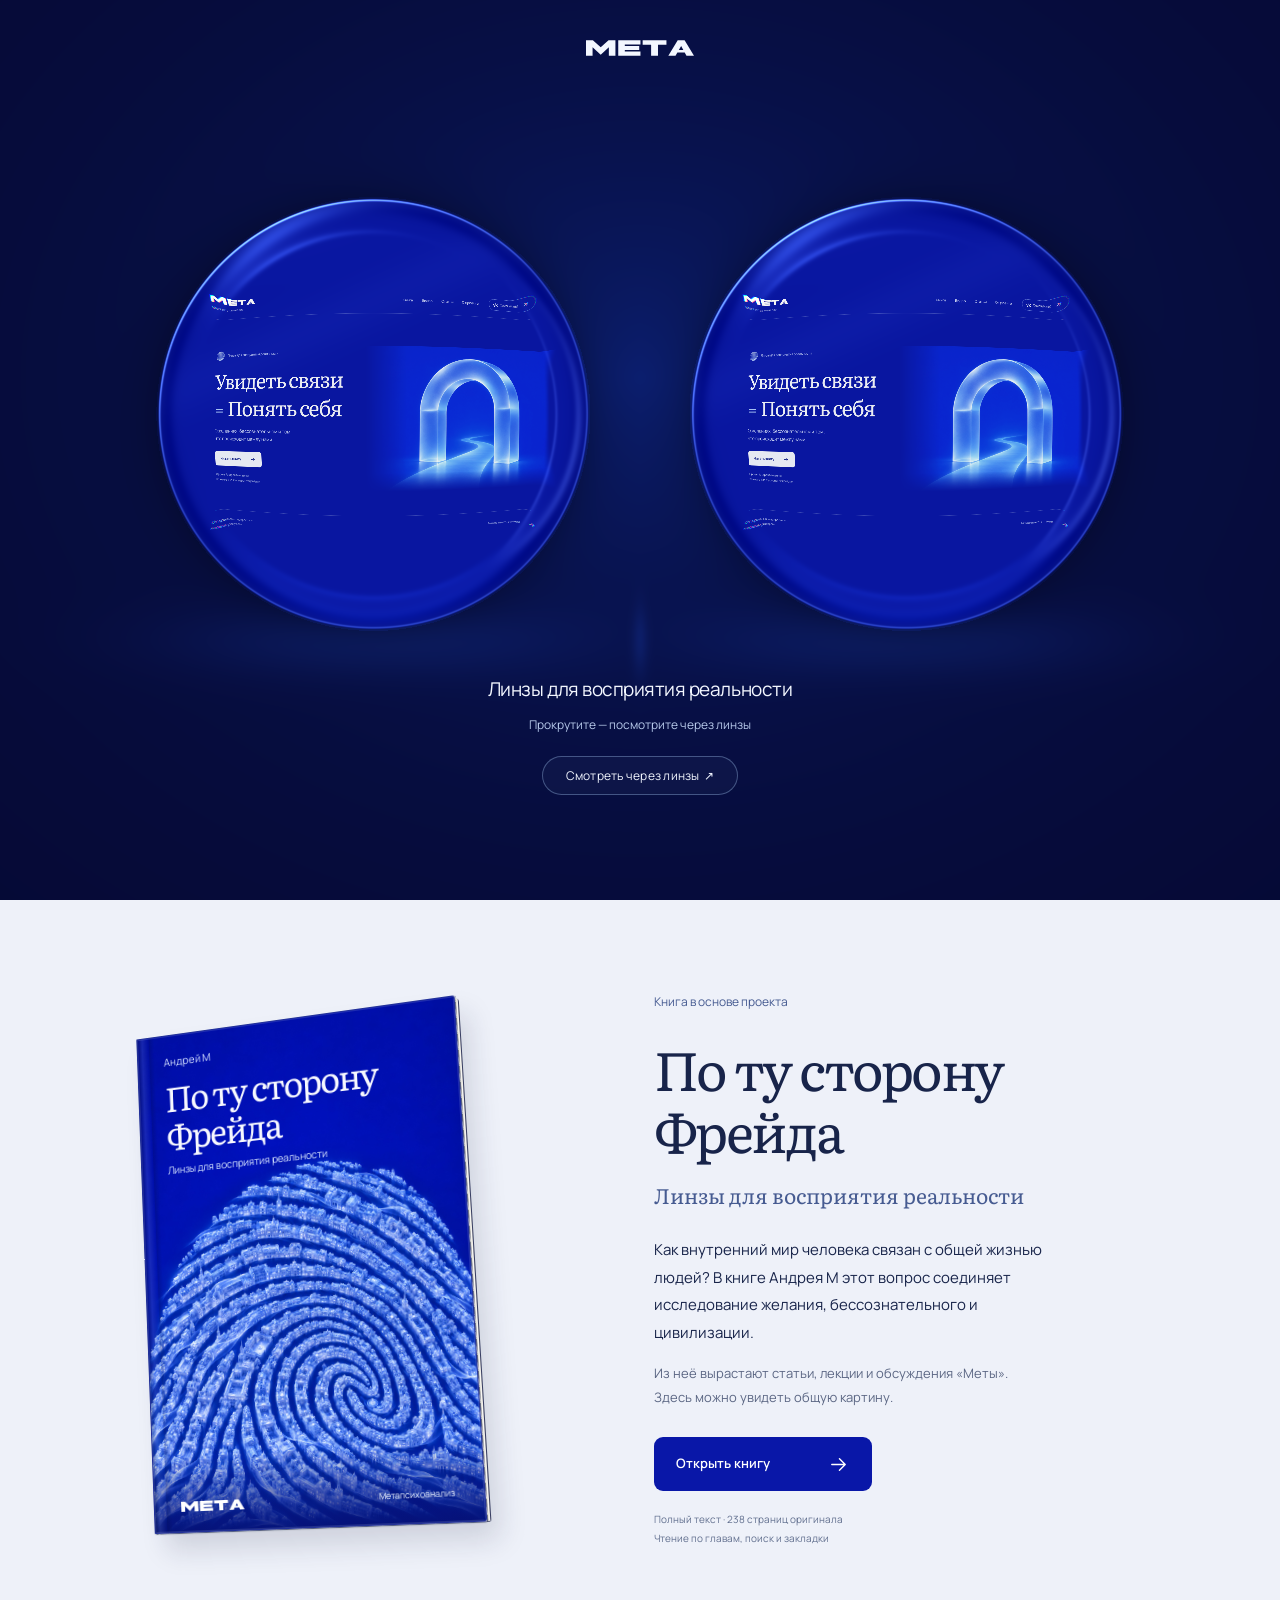
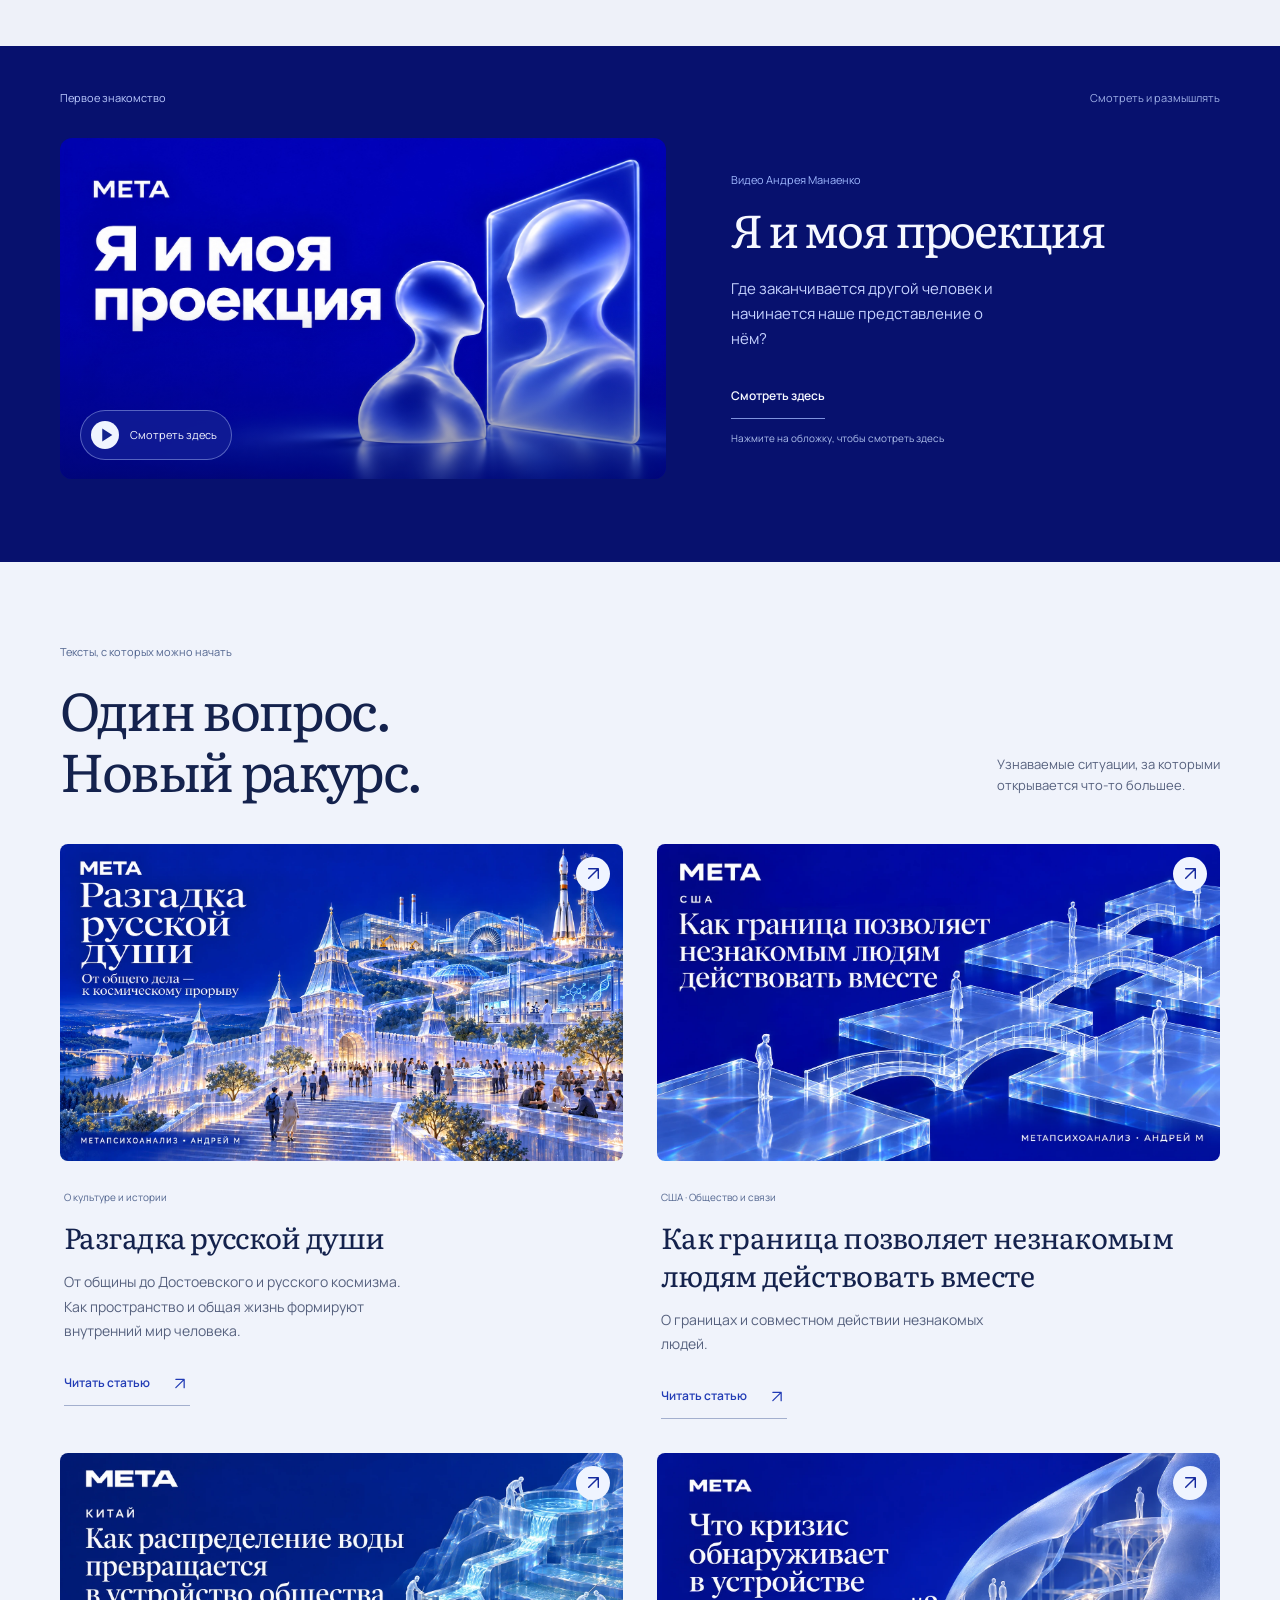
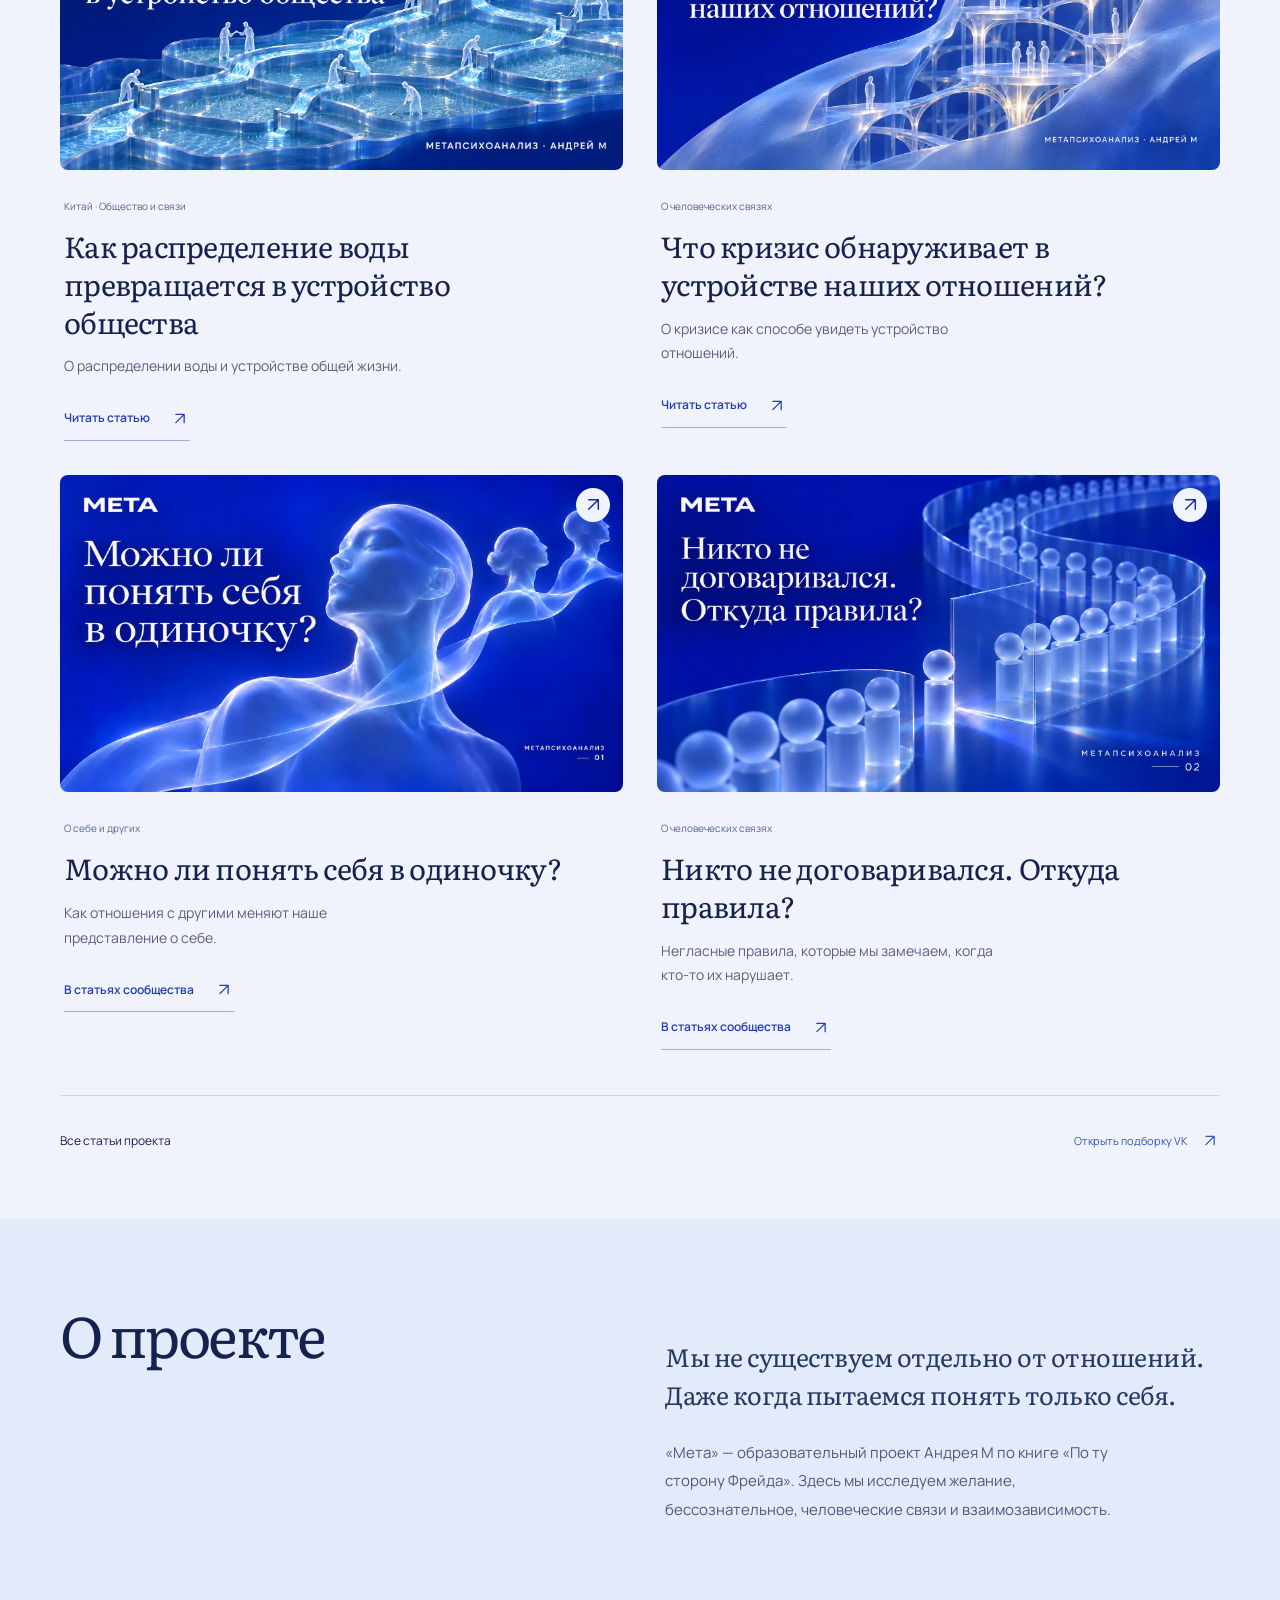
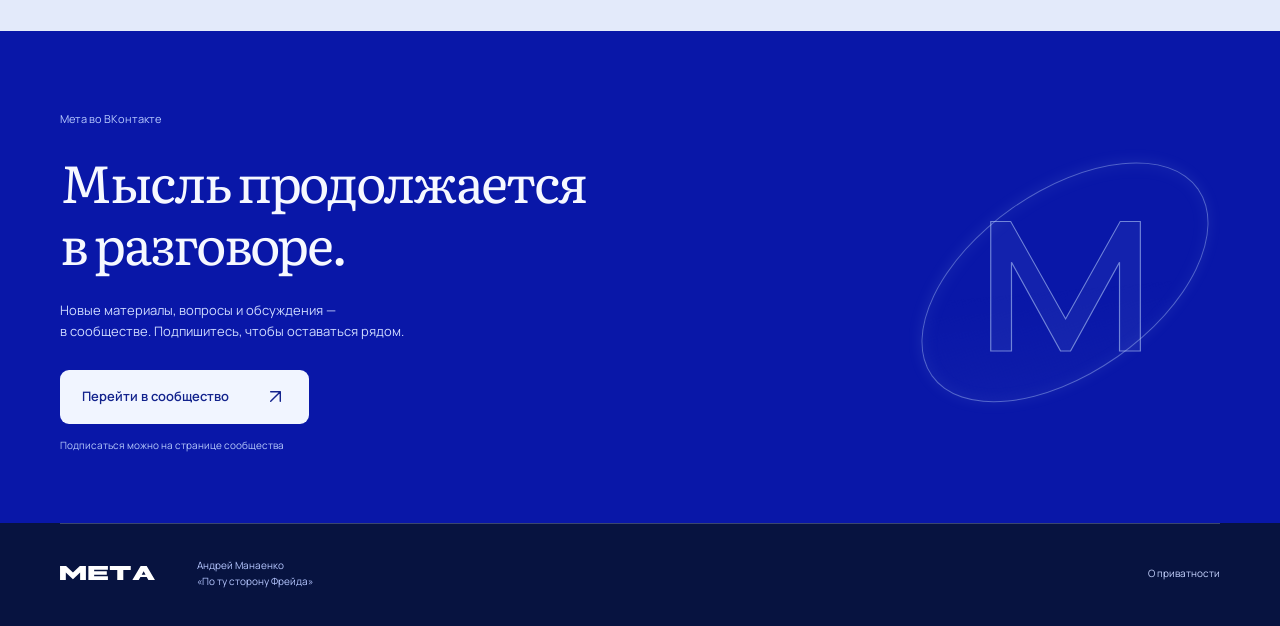
==== index.html @ 8cff5263 "Make entrance lenses circular with continuous liquid-glass refraction" ====
<!doctype html>
<html lang="ru">
  <head>
    <meta charset="UTF-8" />
    <meta name="viewport" content="width=device-width, initial-scale=1, viewport-fit=cover" />
    <meta name="theme-color" content="#0917a8" />
    <meta name="referrer" content="no-referrer" />
    <meta name="description" content="Мета — проект Андрея Манаенко о желании, бессознательном и человеческих связях. Видео, статьи и знакомство с метапсихоанализом." />
    <title>Мета | Начать здесь</title>
    <link rel="icon" type="image/svg+xml" href="./assets/favicon.svg" />
    <link rel="manifest" href="./manifest.webmanifest" />
    <link rel="apple-touch-icon" href="./assets/reader-icon.png" />
    <!-- Available on the first HTML paint, before any font, image or app bundle. -->
    <style id="boot-critical">html[data-boot]{background:#071340;overflow:hidden}html[data-boot=loading] #app,html[data-boot=loading] #reader{visibility:hidden}#boot-screen{display:none}html[data-boot] #boot-screen{display:flex}#boot-screen{z-index:10000;box-sizing:border-box;isolation:isolate;color:#f3f7ff;padding:max(32px,env(safe-area-inset-top)) 24px;touch-action:none;background:radial-gradient(at 50% 42%,#0c2070,#050830);flex-direction:column;justify-content:center;align-items:center;font:14px/1.5 Manrope,Arial,sans-serif;position:fixed;inset:0;overflow:hidden}html[data-boot=handoff]{overflow:auto}html[data-boot=handoff] #boot-screen{pointer-events:none;touch-action:auto;background:0 0}.boot-optics{pointer-events:none;width:100%;height:100%;position:absolute;inset:0}.boot-wordmark{top:max(40px,calc(env(safe-area-inset-top) + 24px));fill:currentColor;width:108px;height:16px;position:absolute}.boot-copy{text-align:center;position:absolute;top:70%;left:20px;right:20px}.boot-caption{letter-spacing:-.025em;margin:0;font-size:clamp(16px,2vw,19px);font-weight:400}.boot-status{color:#b7c9ea;margin:12px 0 0;font-size:12px}.boot-enter{color:#f2f6ff;letter-spacing:.02em;cursor:pointer;background:#a3c8ff0a;border:1px solid #b1d8ff55;border-radius:99px;margin:22px auto 0;padding:10px 23px;font:500 12px Manrope,Arial,sans-serif;transition:background .2s}.boot-enter:hover{background:#a3c8ff26}.boot-skip{top:max(32px,calc(env(safe-area-inset-top) + 16px));right:max(24px,env(safe-area-inset-right));color:#b7c9ea;cursor:pointer;background:0 0;border:0;padding:10px;font:12px Manrope,Arial,sans-serif;position:absolute}.boot-skip:hover{color:#fff}html[data-boot=ready] .boot-skip,html[data-boot=handoff] .boot-skip{display:none}.boot-signal{background:#e5f2ff26;width:64px;height:1px;margin:26px auto 0;position:relative;overflow:hidden}.boot-signal:after{content:"";background:linear-gradient(90deg,#0000,#effaff,#0000);animation:2s ease-in-out infinite optical-signal;position:absolute;inset:0}.boot-recovery{text-align:center;margin-top:25px;display:none;position:relative}.boot-recovery button,.boot-recovery a{color:inherit;font:inherit;cursor:pointer;background:0 0;border:1px solid #abcaff88;border-radius:8px;margin:4px;padding:12px 18px;text-decoration:none;display:inline-block}#boot-screen button:focus-visible,.boot-recovery a:focus-visible{outline-offset:4px;outline:2px solid #fff}html[data-boot=error] .boot-recovery{display:block}html[data-boot=error] .boot-copy{top:30%}html[data-boot=error] .boot-signal,html[data-boot=error] .boot-skip{display:none}@keyframes optical-signal{0%{transform:translate(-100%)}to{transform:translate(100%)}}@media (prefers-reduced-motion:reduce){#boot-screen *{animation:none!important}}</style>
    <script>
      (() => {
        const root = document.documentElement;
        root.dataset.boot = 'loading';
        let released = false;
        const release = () => {
          if (released) return;
          released = true;
          clearTimeout(window.__metaBoot.timer);
          window.dispatchEvent(new Event('meta:boot-release'));
          delete root.dataset.boot;
          document.querySelectorAll('[data-boot-inert]').forEach(el => { el.inert = false; el.removeAttribute('data-boot-inert'); });
          document.getElementById('boot-screen')?.remove();
        };
        window.__metaBoot = { release, timer: setTimeout(() => {
          if (document.getElementById('app')?.childElementCount) { release(); return; }
          root.dataset.boot = 'error';
          const status = document.getElementById('boot-status');
          if (status) status.textContent = 'Не удалось открыть страницу. Проверьте соединение.';
        }, 14000) };
        window.addEventListener('pageshow', event => { if (event.persisted) release(); });
        // The module may still be stalled before DOMContentLoaded when recovery appears.
        document.addEventListener('click', event => {
          if (event.target instanceof Element && event.target.closest('#boot-retry')) location.reload();
        });
      })();
    </script>
    <script type="module" crossorigin src="./assets/index-C1Gbq0_Z.js"></script>
    <link rel="stylesheet" crossorigin href="./assets/index-C7JIn0XQ.css">
  </head>
  <body>
    <div id="boot-screen" aria-label="Загрузка Мета">
      <canvas class="boot-optics" aria-hidden="true"></canvas>
      <svg class="boot-wordmark" viewBox="0 0 334 48" aria-label="Мета" role="img"><path d="M0 48V0h22l25 22L72 0h22v48H73V22L47 45 21 22v26ZM103 0h71v13h-50v5h46v12h-46v5h50v13h-71ZM181 0h76v14h-27v34h-22V14h-27ZM263 48l30-48h22l30 48h-24l-17-30-18 30ZM284 30h40v8h-40Z" transform="scale(.968 1)"/></svg>
      <button id="boot-skip" class="boot-skip" type="button">Пропустить</button>
      <div class="boot-copy">
        <p class="boot-caption">Линзы для восприятия реальности</p>
        <p class="boot-status" id="boot-status" role="status">Настраиваем фокус</p>
        <div class="boot-signal" aria-hidden="true"></div>
        <button id="boot-enter" class="boot-enter" type="button" hidden>Смотреть через линзы&nbsp; ↗</button>
      </div>
      <div class="boot-recovery"><button id="boot-retry" type="button">Попробовать ещё раз</button><a href="https://vk.ru/club242965515">Сообщество Мета</a></div>
    </div>
    <div id="app"></div>
    <noscript><main style="padding:32px;font:18px/1.6 sans-serif"><h1>Мета | Метапсихоанализ</h1><p>Образовательный проект Андрея Манаенко о желании, бессознательном и человеческих связях.</p><p>Для интерактивной страницы включите JavaScript или <a href="https://vk.ru/club242965515">перейдите в сообщество VK</a>.</p></main></noscript>
  </body>
</html>
---- assets/index-C7JIn0XQ.css ----
@font-face{font-family:Literata;font-style:normal;font-display:swap;font-weight:400;src:url(./literata-cyrillic-400-normal-CNCMA2GQ.woff2)format("woff2"),url(./literata-cyrillic-400-normal-BZoHpSD9.woff)format("woff")}@font-face{font-family:Literata;font-style:normal;font-display:swap;font-weight:400;src:url(./literata-latin-400-normal-CLtNJ872.woff2)format("woff2"),url(./literata-latin-400-normal-CUhpYSl8.woff)format("woff")}@font-face{font-family:Manrope;font-style:normal;font-display:swap;font-weight:400;src:url(./manrope-cyrillic-400-normal-BMzJvInZ.woff2)format("woff2"),url(./manrope-cyrillic-400-normal-Dvx59UGC.woff)format("woff")}@font-face{font-family:Manrope;font-style:normal;font-display:swap;font-weight:400;src:url(./manrope-latin-400-normal-PaqtzbVb.woff2)format("woff2"),url(./manrope-latin-400-normal-8tf8FM3T.woff)format("woff")}@font-face{font-family:Manrope;font-style:normal;font-display:swap;font-weight:600;src:url(./manrope-cyrillic-600-normal-DvRl3Mj-.woff2)format("woff2"),url(./manrope-cyrillic-600-normal-It4mZcQk.woff)format("woff")}@font-face{font-family:Manrope;font-style:normal;font-display:swap;font-weight:600;src:url(./manrope-latin-600-normal-4f0koTD-.woff2)format("woff2"),url(./manrope-latin-600-normal-BqgrALkZ.woff)format("woff")}@font-face{font-family:Manrope;font-style:normal;font-display:swap;font-weight:800;src:url(./manrope-cyrillic-800-normal-AvdZ5mAV.woff2)format("woff2"),url(./manrope-cyrillic-800-normal-BuEMjQU-.woff)format("woff")}@font-face{font-family:Manrope;font-style:normal;font-display:swap;font-weight:800;src:url(./manrope-latin-800-normal-BfWYOv1c.woff2)format("woff2"),url(./manrope-latin-800-normal-uHUdIJgA.woff)format("woff")}:where(button.internal-navigation){appearance:none;text-align:inherit;font:inherit;color:inherit;cursor:pointer;background:0 0;border:0;padding:0}:root{color:#f6f8ff;font-synthesis:none;--blue:#0917a8;--cobalt:#1748ed;--navy:#07116e;--paper:#f0f3fb;--ink:#14224d;--muted:#56617e;--ice:#bacbff;--line:#dee8ff3d;--serif:Literata,Georgia,serif;--safe-top:max(env(safe-area-inset-top,0px),var(--vk-inset-top,0px));--safe-bottom:max(env(safe-area-inset-bottom,0px),var(--vk-inset-bottom,0px));--safe-left:max(env(safe-area-inset-left,0px),var(--vk-inset-left,0px));--safe-right:max(env(safe-area-inset-right,0px),var(--vk-inset-right,0px));--lightningcss-light: ;--lightningcss-dark:initial;color-scheme:dark;background:#0917a8;font-family:Manrope,Arial,sans-serif}*{box-sizing:border-box}html{scroll-behavior:smooth;scroll-padding-top:108px}body{min-width:280px;padding:var(--safe-top) var(--safe-right) 0 var(--safe-left);margin:0;font-size:15px;line-height:1.65}h1,h2,h3,p{margin:0}h1,h2,h3{font-family:var(--serif);font-weight:400}h1,h2{letter-spacing:-.045em}h3{letter-spacing:-.025em}a{color:inherit;text-decoration:none}button{font:inherit;cursor:pointer}button,a{-webkit-tap-highlight-color:transparent}button{color:inherit}img{max-width:100%;height:auto;display:block}button,summary,a{touch-action:manipulation}a:focus-visible,button:focus-visible,summary:focus-visible{outline-offset:6px;outline:3px solid #73adff}section:focus{outline:none}svg{flex-shrink:0}.icon{width:23px;height:23px}.wrap{width:min(1160px,100% - 96px);margin-inline:auto}.skip-link{z-index:20;color:var(--blue);background:#fff;padding:12px 20px;position:fixed;top:8px;left:16px;transform:translateY(-200%)}.skip-link:focus{transform:none}.header{z-index:5;background:var(--blue);position:relative}.header-inner{border-bottom:1px solid var(--line);align-items:center;gap:40px;height:101px;display:flex}.brand{flex-direction:column;flex-shrink:0;gap:9px;display:flex}.brand img{filter:brightness(0)invert();width:147px}.brand>span{letter-spacing:.085em;color:#d6dfff;font-size:10px}.desktop-nav{gap:32px;margin-left:auto;font-size:13px;display:flex}.desktop-nav :is(a,button){color:#e1e7ff;padding-block:12px}.desktop-nav :is(a,button):hover{color:#fff;text-underline-offset:7px;text-decoration:underline}.header-community{border:1px solid #6479de;border-radius:30px;align-items:center;gap:10px;min-height:44px;padding:9px 15px;font-size:12px;display:flex}.header-community .icon{width:17px}.vk-label{letter-spacing:-.08em;font-size:19px;font-weight:600;line-height:1}.header-community:hover{background:#2340c2}.hero{background:var(--blue);position:relative;overflow:hidden}.hero-inner{align-items:center;min-height:631px;display:flex;position:relative}.hero-copy{z-index:2;pointer-events:none;padding:62px 0 50px;position:relative}.hero-copy :is(a,button){pointer-events:auto}.intro-label{color:#dce6ff;align-items:center;gap:9px;margin-bottom:28px;font-size:12px;display:flex}.lens-icon{width:40px;height:40px;overflow:visible}.hero h1 .hero-equation{align-items:baseline;gap:.18em;display:flex}.hero h1 .equation-sign{color:#aecbff;letter-spacing:0;font-family:Manrope,Arial,sans-serif;font-size:.74em;font-weight:400}.hero h1{letter-spacing:-.055em;font-size:clamp(52px,5.8vw,76px);line-height:1.18}.hero h1 span{display:block}.hero-lead{color:#d8e2ff;max-width:40ch;margin-top:27px;font-size:17px;line-height:1.65}.button{border:0;border-radius:9px;justify-content:space-between;align-items:center;gap:35px;min-height:54px;padding:15px 22px;font-size:13px;font-weight:600;transition:transform .16s ease-out,background-color .16s ease-out;display:inline-flex}.button:hover{transform:translateY(-2px)}.button:active{transform:translateY(0)}.button-light{color:#13238d;background:#f1f5ff}.button-light:hover{background:#fff}.hero .button{margin-top:31px}.hero-caption{color:#c3cff6;margin-top:24px;font-size:11px;line-height:1.65}.hero-art{pointer-events:none;align-items:center;width:730px;display:flex;position:absolute;top:28px;bottom:0;right:-125px;-webkit-mask-image:linear-gradient(90deg,#0000 0%,#000 19% 90%,#0000 100%);mask-image:linear-gradient(90deg,#0000 0%,#000 19% 90%,#0000 100%)}.hero-art img{width:100%;-webkit-mask-image:linear-gradient(#0000 0%,#000 12% 87%,#0000 100%);mask-image:linear-gradient(#0000 0%,#000 12% 87%,#0000 100%)}.hero-art{mix-blend-mode:screen}.hero-bottom{border-top:1px solid var(--line);color:#d0dcff;justify-content:space-between;align-items:center;padding:22px 0 29px;font-size:11px;display:flex}.hero-bottom :is(a,button){align-items:center;gap:18px;min-height:44px;display:flex}.hero-bottom :is(a,button):hover{color:#fff}.hero-bottom .icon{width:20px}.video-section{background:var(--navy);padding:43px 0 83px}.section-kicker{color:#bccbff;justify-content:space-between;margin-bottom:31px;font-size:11px;display:flex}.section-kicker span:last-child{color:#9eafe7}.video-layout{grid-template-columns:1.24fr 1fr;align-items:center;gap:65px;display:grid}.video-poster{isolation:isolate;outline-offset:5px;aspect-ratio:1672/941;border-radius:12px;display:block;position:relative;overflow:hidden}.video-poster>img{object-fit:cover;width:100%;height:100%}.video-poster:after{content:"";pointer-events:none;z-index:0;background:linear-gradient(#0000,#00084c8c);position:absolute;inset:50% 0 0}.play-control{z-index:1;-webkit-backdrop-filter:blur(14px);backdrop-filter:blur(14px);background:#111d95d9;border:1px solid #bacbff6b;border-radius:28px;align-items:center;gap:11px;padding:10px 14px 10px 10px;font-size:11px;transition:background-color .18s;display:flex;position:absolute;bottom:19px;left:20px}.play-control>.icon:first-child{color:#13238d;background:#eff4ff;border-radius:50%;width:28px;height:28px;padding:3px}.play-control>.icon:last-child{width:16px}.video-poster:hover .play-control{background:#1a36d9}.video-copy h2{max-width:9em;margin:13px 0 22px;font-size:46px;line-height:1.18}.video-copy>p:not(.content-type){color:#c6d3ff;max-width:30ch;font-size:15px}.content-type{font-size:11px;line-height:1.5}.video-copy .content-type{color:#9fb8ff}.text-link{border-bottom:1px solid #a3afce;align-items:center;gap:20px;min-height:44px;padding-block:6px;font-size:12px;font-weight:600;display:inline-flex}.text-link .icon{width:20px}.light-link{color:#f8faff;border-color:#7f93df;margin-top:23px}.text-link:hover{border-color:currentColor}.link-note{color:#aebfec;margin-top:11px;font-size:10px;display:block}.video-frame{aspect-ratio:1672/941;background:#020731;border:0;border-radius:12px;width:100%}.articles-section{background:var(--paper);color:var(--ink);--lightningcss-light:initial;--lightningcss-dark: ;color-scheme:light;padding:82px 0 56px}.section-heading{justify-content:space-between;align-items:end;gap:40px;margin-bottom:43px;display:flex}.section-heading .content-type{color:#52658f;margin-bottom:17px}.section-heading h2{font-size:53px;line-height:1.16}.section-heading>p{color:var(--muted);padding-bottom:4px;font-size:13px}.articles-grid{grid-template-columns:1fr 1fr;gap:34px;display:grid}.article-card{min-width:0}.article-image{isolation:isolate;border-radius:8px;display:block;position:relative}.article-image img{aspect-ratio:1672/941;object-fit:cover;border-radius:8px}.image-link-icon{color:#152a9f;background:#eff4ff;border-radius:50%;justify-content:center;align-items:center;width:34px;height:34px;transition:transform .18s;display:flex;position:absolute;top:13px;right:13px}.article-image:hover .image-link-icon{transform:translate(2px,-2px)}.article-body{padding:23px 4px 0}.article-topic{color:#52658f;font-size:10px}.article-body h3{max-width:18em;margin:10px 0 14px;font-size:29px;line-height:1.3}.article-body>p{color:var(--muted);max-width:39ch;font-size:14px;line-height:1.75}.article-body .text-link{color:#213bb5;margin-top:18px}.all-articles{border-top:1px solid #cbd3e6;justify-content:space-between;align-items:center;gap:20px;min-height:68px;margin-top:45px;padding-top:23px;font-size:12px;display:flex}.all-articles>span:last-child{color:#3852bc;align-items:center;gap:12px;font-size:11px;display:flex}.all-articles .icon{width:20px}.all-articles:hover{color:#2144dd}.about-section{color:var(--ink);--lightningcss-light:initial;--lightningcss-dark: ;color-scheme:light;background:#e3eafa;padding:82px 0 89px}.about-layout{grid-template-columns:1fr 1.12fr;gap:110px;display:grid}.about-title .content-type{color:#52658f;margin-bottom:22px}.about-title h2{font-size:57px;line-height:1.16}.about-signature{color:#52658f;margin-top:29px;font-size:10px;display:block}.about-copy{padding-top:37px}.about-copy p{color:#4d5a7a;max-width:53ch;margin-bottom:18px;font-size:15px;line-height:1.9}.about-copy .large-copy{font-family:var(--serif);letter-spacing:-.02em;color:#253963;margin-bottom:25px;font-size:25px;line-height:1.52}.approach{border-top:1px solid #bfcbe4;margin-top:27px}.approach summary{cursor:pointer;color:#314572;justify-content:space-between;align-items:center;gap:16px;min-height:62px;font-size:11px;list-style:none;display:flex}.approach summary::-webkit-details-marker{display:none}.approach summary .icon{width:18px;transition:transform .18s}.approach[open] summary .icon{transform:rotate(180deg)}.approach>div p{margin:1px 0 0;font-size:12px;line-height:1.85}.community-section{background:var(--blue);padding:80px 0 70px;position:relative;overflow:hidden}.community-inner{justify-content:space-between;align-items:center;gap:40px;display:flex}.community-inner>div:first-child{z-index:1;position:relative}.community-inner .content-type{color:#b8caff;margin-bottom:22px}.community-inner h2{font-size:52px;line-height:1.2}.community-inner p:not(.content-type){color:#cfdbff;margin:25px 0 27px;font-size:13px}.community-note{color:#b7cafb;margin-top:13px;font-size:10px;display:block}.community-mark{flex-shrink:0;place-items:center;width:310px;height:310px;display:grid;position:relative}.community-mark>span{color:#bdd8ff0f;-webkit-text-stroke:1px #c1d9ff8c;font-size:180px;font-weight:600;line-height:1;transform:scaleX(1.17)}.mark-ring{background:linear-gradient(30deg,#d6e8ff0a,#0000 50%);border:1px solid #bdd8ff66;border-radius:50%;width:105%;height:59%;position:absolute;transform:rotate(-35deg);box-shadow:inset 0 1px 18px #bdd8ff12,0 -1px 15px #bdd8ff18}.footer{border-top:1px solid var(--line);color:#b6c7ff;align-items:center;gap:42px;padding:27px 0 31px;font-size:10px;display:flex}.footer-brand img{filter:brightness(0)invert();width:95px}.privacy-button{color:#c7d4ff;background:0 0;border:0;min-height:44px;margin-left:auto;padding:12px 0;font-size:10px}.privacy-button:hover{text-underline-offset:4px;text-decoration:underline}.mobile-nav{display:none}dialog{width:min(520px,100% - 32px);max-height:calc(100dvh - 60px);color:var(--ink);--lightningcss-light:initial;--lightningcss-dark: ;color-scheme:light;background:#f0f3fb;border:1px solid #d2dbee;border-radius:16px;padding:28px;box-shadow:0 20px 100px #0006}dialog::backdrop{-webkit-backdrop-filter:blur(5px);backdrop-filter:blur(5px);background:#020940b8}.dialog-top{color:#5f6c8c;justify-content:space-between;align-items:center;font-size:12px;display:flex}.close-button{width:44px;height:44px;color:var(--ink);background:0 0;border:0;place-items:center;display:grid}dialog h2{margin:14px 0 22px;font-size:30px}dialog p{color:#52607d;margin:0 0 17px;font-size:13px}dialog .button{margin-top:5px}.button-blue{background:var(--blue);color:#fff}.hero{min-height:calc(100svh - 101px - var(--safe-top));flex-direction:column;display:flex}.hero-inner{flex:1}.hero-bottom{flex-shrink:0}@media (max-width:760px){.hero{min-height:calc(100svh - 85px - var(--safe-top))}}.hero-art-entry{flex-shrink:0;justify-content:center;width:100%;display:flex}.hero-line{margin-block:-.12em;padding-block:.12em;overflow:clip}@media (min-width:1500px){.hero-inner{min-height:670px}.hero-art{width:780px;right:-145px}}@media (max-width:1100px){.wrap{width:calc(100% - 64px)}.header-inner{gap:26px}.desktop-nav{gap:22px}.hero-art{opacity:.92;width:680px;right:-160px}.hero h1{font-size:62px}.hero-lead{font-size:16px}.video-layout{gap:36px}.video-copy h2{font-size:38px}.section-heading h2{font-size:47px}.article-body h3{font-size:26px}.about-layout{gap:65px}.community-inner h2{font-size:46px}.community-mark{width:245px;height:245px}.community-mark>span{font-size:155px}}@media (max-width:760px){html{scroll-padding-top:24px}.wrap{width:calc(100% - 40px)}body{padding-bottom:calc(76px + var(--safe-bottom))}.header-inner{justify-content:space-between;gap:20px;height:85px}.brand img{width:130px}.brand>span{letter-spacing:.06em;font-size:9px}.desktop-nav{display:none}.header-community{gap:8px;padding:9px 12px;font-size:10px}.header-community .vk-label{font-size:17px}.header-community>.icon{width:15px}.hero-inner{flex-direction:column;align-items:stretch;min-height:0;display:flex}.hero-copy{pointer-events:auto;padding:35px 0 0}.intro-label{gap:8px;margin-bottom:23px;font-size:10px}.lens-icon{width:32px;height:32px}.hero h1{letter-spacing:-.053em;font-size:clamp(32px,8.75vw,62px);line-height:1.2}.hero-lead{max-width:36ch;margin-top:21px;font-size:14px;line-height:1.7}.hero .button{margin-top:23px}.button{gap:36px;min-height:52px;padding:13px 18px;font-size:12px}.hero-caption{margin-top:18px;font-size:10px}.hero-art{opacity:1;justify-content:center;width:calc(100% + 40px);height:292px;margin:0 -20px;position:relative;inset:auto;overflow:hidden;-webkit-mask-image:linear-gradient(#0000,#000 15% 85%,#0000);mask-image:linear-gradient(#0000,#000 15% 85%,#0000)}.hero-art img{flex-shrink:0;width:100%;max-width:480px;-webkit-mask-image:linear-gradient(90deg,#0000,#000 13% 85%,#0000);mask-image:linear-gradient(90deg,#0000,#000 13% 85%,#0000)}.hero-bottom{gap:15px;padding:17px 0 22px;font-size:10px}.hero-bottom :is(a,button){gap:7px;font-size:10px}.hero-bottom .icon{width:18px}.video-section{padding:29px 0 45px}.section-kicker{margin-bottom:22px;font-size:10px}.section-kicker span:last-child{font-size:9px}.video-layout{grid-template-columns:1fr;gap:24px}.video-poster{border-radius:9px}.play-control{gap:9px;padding:8px 11px 8px 8px;font-size:10px;bottom:12px;left:12px}.play-control>.icon:first-child{width:24px;height:24px}.video-copy .content-type{font-size:10px}.video-copy h2{max-width:none;margin:10px 0 16px;font-size:36px}.video-copy>p:not(.content-type){max-width:36ch;font-size:14px}.light-link{margin-top:15px}.link-note{font-size:10px}.articles-section{padding:43px 0 30px}.section-heading{margin-bottom:27px;display:block}.section-heading h2{font-size:39px}.section-heading .content-type{margin-bottom:16px;font-size:10px}.section-heading>p{margin-top:20px;font-size:12px}.articles-grid{grid-template-columns:1fr;gap:34px}.article-body{padding:18px 1px 0}.article-body h3{max-width:19em;margin:9px 0 11px;font-size:27px;line-height:1.32}.article-body>p{max-width:42ch;font-size:14px}.article-body .text-link{margin-top:10px}.text-link{font-size:11px}.all-articles{gap:12px;margin-top:30px;padding-top:17px;font-size:11px}.all-articles>span:last-child{gap:6px;font-size:10px}.about-section{padding:42px 0 44px}.about-layout{grid-template-columns:1fr;gap:27px}.about-title h2{font-size:44px;line-height:1.2}.about-title .content-type{margin-bottom:17px;font-size:10px}.about-signature{margin-top:20px;font-size:9px}.about-copy{padding:0}.about-copy .large-copy{max-width:25ch;margin-bottom:21px;font-size:24px}.about-copy p{max-width:50ch;font-size:14px}.approach{margin-top:22px}.approach summary{min-height:58px;font-size:11px}.community-section{padding:43px 0 41px}.community-inner{display:block}.community-inner h2{font-size:38px;line-height:1.22}.community-inner .content-type{margin-bottom:17px;font-size:10px}.community-inner p:not(.content-type){max-width:36ch;margin:21px 0 24px;font-size:14px}.community-note{font-size:9px}.community-mark{display:none}.footer{flex-wrap:wrap;gap:20px;padding:24px 0;font-size:9px}.footer-brand img{width:82px}.privacy-button{margin-left:0;font-size:10px}.mobile-nav{z-index:10;color:#667295;-webkit-backdrop-filter:blur(18px);backdrop-filter:blur(18px);padding:8px max(9px,var(--safe-right)) calc(8px + var(--safe-bottom)) max(9px,var(--safe-left));background:#f0f4fff5;border-top:1px solid #ccd6ed;grid-template-columns:repeat(5,1fr);display:grid;position:fixed;bottom:0;left:0;right:0;box-shadow:0 -5px 30px #07116e12}.mobile-nav :is(a,button){border-radius:9px;flex-direction:column;justify-content:center;align-items:center;gap:4px;min-height:49px;font-size:9px;line-height:1.3;display:flex}.mobile-nav .icon{width:21px;height:21px}.mobile-nav :is(a,button)[aria-current]{color:#1339cf;background:#dce6ff}.desktop-break{display:none}dialog{max-height:calc(100dvh - 100px - var(--safe-top) - var(--safe-bottom));padding:22px}}@media (max-width:359px){.wrap{width:calc(100% - 32px)}.header-community>span:not(.vk-label){display:none}.header-community{justify-content:center;min-width:60px}.hero h1{font-size:30px}.hero-art{height:253px}.hero-bottom,.hero-bottom :is(a,button){font-size:9px}.section-kicker span:last-child{display:none}.video-copy h2{font-size:31px}.section-heading h2{font-size:35px}.article-body h3{font-size:25px}.community-inner h2{font-size:32px}.all-articles{align-items:start}.all-articles>span:last-child{text-align:right;max-width:140px}.footer{gap:18px}.privacy-button{text-align:left;flex-basis:100%;min-height:30px;padding:3px 0}}@media (min-width:761px) and (max-width:980px){.hero-art{width:550px;right:-145px}}@media (prefers-reduced-motion:reduce){html{scroll-behavior:auto}*,:before,:after{transition:none!important;animation:none!important}.button:hover{transform:none}}.book-entry-section{color:#18244a;--lightningcss-light:initial;--lightningcss-dark: ;color-scheme:light;background:#eef1f9;padding:92px 0 98px}.book-entry-inner{grid-template-columns:1fr 1.12fr;align-items:center;gap:88px;display:grid}.book-entry-art{justify-content:center;padding:12px 18px 16px 0;display:flex}.book-entry-copy{max-width:510px}.book-entry-label{color:#465b91;margin-bottom:25px;font-size:12px}.book-entry-copy h2{letter-spacing:-.045em;font-size:clamp(43px,4.2vw,60px);line-height:1.16}.book-entry-subtitle{font-family:var(--serif);color:#465b91;margin-top:18px;font-size:21px;line-height:1.45}.book-entry-description{max-width:47ch;margin-top:26px;font-size:15px;line-height:1.85}.book-entry-context{color:#5c6784;max-width:46ch;margin-top:14px;font-size:13px;line-height:1.85}.book-entry-copy .button{min-width:218px;margin-top:28px}.book-entry-note{color:#62708f;margin-top:19px;font-size:10px;line-height:1.9}@media (max-width:1100px){.book-entry-inner{grid-template-columns:1fr 1.1fr;gap:48px}.book-entry-section{padding:72px 0 78px}.book-entry-art .meta-book{max-width:310px}.book-entry-description{font-size:14px}.book-entry-subtitle{font-size:19px}}@media (max-width:760px){.book-entry-section{padding:49px 0 46px}.book-entry-inner{grid-template-columns:1fr;gap:39px}.book-entry-art{padding:3px 16px 7px}.book-entry-art .meta-book{max-width:252px}.book-entry-copy{width:100%;max-width:520px;margin:auto}.book-entry-label{margin-bottom:18px;font-size:10px}.book-entry-copy h2{font-size:40px;line-height:1.19}.book-entry-subtitle{margin-top:15px;font-size:17px}.book-entry-description{margin-top:22px;font-size:14px}.book-entry-context{margin-top:13px;font-size:12px}.book-entry-copy .button{min-width:215px;margin-top:24px}.book-entry-note{margin-top:16px;font-size:10px}}@media (max-width:359px){.book-entry-copy h2{font-size:34px}.book-entry-art .meta-book{max-width:226px}.book-entry-inner{gap:32px}.book-entry-subtitle{font-size:16px}}.articles-horizontal{box-sizing:border-box;align-items:center;height:100svh;padding:28px 0;display:flex;overflow:hidden}.articles-horizontal>.wrap{min-width:0}.articles-horizontal .section-heading{align-items:end;margin-bottom:22px}.articles-horizontal .section-heading h2{font-size:clamp(30px,4vw,52px);line-height:1.12}.articles-horizontal .section-heading h2 br{display:none}.articles-horizontal .section-heading .content-type{margin-bottom:10px}.articles-horizontal .articles-grid{gap:32px;display:flex;position:relative;overflow:visible}.articles-horizontal .article-card{flex:0 0 min(48vw,560px,56.85svh);min-width:0}.articles-horizontal .article-image img{object-fit:contain;background:0 0;width:100%;height:auto;max-height:none}.articles-horizontal .article-body{padding-top:14px}.articles-horizontal .article-body h3{margin:8px 0;font-size:clamp(20px,2vw,28px);line-height:1.25}.articles-horizontal .article-body>p{font-size:13px;line-height:1.6}.articles-horizontal .article-body .text-link{margin-top:8px}.articles-horizontal .all-articles{margin-top:18px;padding-top:12px}.book-entry-art{perspective:1600px;min-width:0;position:relative}.book-preview{aspect-ratio:2/3;width:min(100%,342px);transform-style:preserve-3d;position:relative;transform:rotateX(6deg)rotateY(-18deg)rotate(-3deg)}.book-paper,.book-leaf{transform-style:preserve-3d;transform-origin:0;position:absolute;inset:0}.book-base{z-index:0;background:#faf9f5;overflow:hidden;box-shadow:inset 13px 0 22px #18244a18}.book-back-board{background:#363c60;border-radius:1px 3px 3px 1px;position:absolute;inset:0 -1px -1px 0;transform:translateZ(-10px);box-shadow:7px 16px 28px #1c234327}.book-page-edge{transform-origin:100%;background:linear-gradient(90deg,#e8e6df,#fbfaf6 45%,#d8d6d0);border:1px solid #dedcd6;width:10px;position:absolute;top:1px;bottom:0;right:0;transform:rotateY(-90deg)}.book-bottom-edge{transform-origin:bottom;background:linear-gradient(#e1dfd8,#f4f2ed 60%,#d1cfc8);height:10px;position:absolute;bottom:0;left:1px;right:0;transform:rotateX(90deg);box-shadow:inset 0 2px #fff9,inset 0 -2px #faf9f5}.book-spine{transform-origin:0;background:linear-gradient(90deg,#222a50,#515978 45%,#232b50);border-radius:2px;width:11px;position:absolute;top:0;bottom:-1px;left:0;transform:rotateY(90deg)}.book-leaf{--turn-shade:0}.book-leaf[data-leaf="1"]{z-index:2;transform:translateZ(.5px)}.book-leaf[data-leaf="0"]{z-index:3;transform:translateZ(1px)}.book-cover-leaf{z-index:4;transform:translateZ(2px)}.leaf-front,.leaf-back{backface-visibility:hidden;background:#faf9f5;border-radius:1px 3px 3px 1px;position:absolute;inset:0;overflow:hidden;transform:translateZ(.4px);box-shadow:inset 13px 0 22px #18244a18,0 1px 1px #18244a20}.leaf-back{transform:rotateY(180deg)translateZ(.4px);box-shadow:inset -14px 0 24px #18244a24,-1px 1px 2px #18244a20}.leaf-front:after,.leaf-back:after{content:"";pointer-events:none;background:linear-gradient(90deg,rgba(20,30,60,var(--turn-shade)),transparent 70%);position:absolute;inset:0}.leaf-back:after{background:linear-gradient(270deg,rgba(20,30,60,var(--turn-shade)),transparent 70%)}.book-cover-leaf>.leaf-front{background:#08137c;border:1px solid #819dff38;transform:translateZ(2px)}.book-cover-leaf>.leaf-back{background:#faf9f5;border:0;transform:rotateY(180deg)translateZ(2px);box-shadow:inset -16px 0 23px #302a2019,-1px 1px 2px #25283926}.book-cover-edge{transform-origin:100%;background:#29334d;width:3px;position:absolute;top:0;bottom:0;right:0;transform:translateZ(2px)rotateY(-90deg)}.book-preview .meta-book{filter:none;width:100%;max-width:none;height:100%;transform:none}.book-preview .meta-book:after{display:none}.paper-segments{transform-style:preserve-3d;visibility:hidden;position:absolute;inset:0}.paper-facet{transform-origin:0;height:100%;transform-style:preserve-3d;position:absolute;top:0;left:0}.facet-front,.facet-back{backface-visibility:hidden;background:#faf9f5;position:absolute;inset:0;overflow:hidden;transform:translateZ(.12px)}.facet-back{transform:rotateY(180deg)translateZ(.12px)}.facet-page{background:#faf9f5;position:absolute;top:0}.facet-front .facet-page{box-shadow:inset 13px 0 22px #18244a18}.facet-back .facet-page{box-shadow:inset -14px 0 24px #18244a24}.facet-front:after,.facet-back:after{content:"";opacity:var(--facet-shade,0);pointer-events:none;background:#352d22;position:absolute;inset:0}.is-curling>.leaf-front,.is-curling>.leaf-back{visibility:hidden}.is-curling>.paper-segments{visibility:visible}.paper-content{color:#28314b;height:100%;padding:10% 10% 12%;position:relative;container-type:inline-size}.paper-content small{letter-spacing:.1em;color:#788197;border-bottom:1px solid #a9afbe40;padding-bottom:8%;font:500 clamp(5px,.5vw,7px)/1.5 Manrope,sans-serif;display:block}.paper-content h3{margin:12% 0 8%;font:400 clamp(10px,8.8cqw,19px)/1.35 Literata,Georgia,serif}.paper-content p{text-wrap:pretty;margin-top:12%;font:400 clamp(6px,6cqw,12px)/1.75 Literata,Georgia,serif}.paper-content h3+p{margin-top:0}.paper-content footer{color:#788197;font:500 clamp(5px,.5vw,7px)/1.4 Manrope,sans-serif;position:absolute;bottom:5%;left:10%;right:10%}.book-scene{align-items:center;min-height:100svh;padding:48px 0;display:flex}.book-scene .book-entry-inner{grid-template-columns:1.12fr 1fr;gap:64px}.book-scene .book-entry-art{align-items:center;min-height:480px;padding:0}.book-scene .book-preview{flex-shrink:0;width:min(44%,300px)}@media (min-width:761px) and (max-width:1100px){.book-scene .book-entry-inner{gap:38px}.book-scene .book-entry-copy h2{font-size:36px}.book-scene .book-entry-art{min-height:420px}.book-scene .book-entry-subtitle{font-size:18px}.book-scene .book-entry-label{margin-bottom:18px}}@media (max-width:760px){.book-preview{width:252px}.book-scene{min-height:0;padding:48px 0}.book-scene .book-entry-inner{grid-template-columns:1fr;gap:35px}.book-scene .book-entry-art{z-index:1;background:#eef1f9;height:clamp(310px,70vw,450px);min-height:0}.book-scene .book-preview{width:min(42%,205px)}.paper-content h3{font-size:12px}.paper-content p{font-size:clamp(6px,6cqw,10px);line-height:1.65}.paper-content small,.paper-content footer{font-size:5px}}@media (max-height:649px) and (min-width:761px){.book-scene{min-height:0}.book-scene .book-entry-art{min-height:360px}}.hero-art-entry[data-image-pending]{visibility:hidden!important}html.lenis,html.lenis body{height:auto}.lenis:not(.lenis-autoToggle).lenis-stopped{overflow:clip}.lenis [data-lenis-prevent],.lenis [data-lenis-prevent-wheel],.lenis [data-lenis-prevent-touch],.lenis [data-lenis-prevent-vertical],.lenis [data-lenis-prevent-horizontal]{overscroll-behavior:contain}.lenis.lenis-smooth iframe{pointer-events:none}.lenis.lenis-autoToggle{transition-behavior:allow-discrete;transition-property:overflow;transition-duration:1ms}.meta-book{aspect-ratio:2/3;isolation:isolate;filter:drop-shadow(16px 26px 22px #0611462b);width:100%;max-width:342px;position:relative;transform:perspective(1400px)rotateY(-8deg)rotate(-2deg);container-type:inline-size}.meta-book:after{content:"";z-index:-1;background:repeating-linear-gradient(0deg,#ced3e1 0 1px,#f7f8fe 1px 3px);border:1px solid #bec5da;border-radius:0 3px 3px 0;width:12px;position:absolute;inset:4px -8px -2px auto;transform:skewY(20deg)}.meta-book-front{color:#f7f8ff;background:#0917a8;border-radius:1px 4px 4px 1px;height:100%;position:relative;overflow:hidden;box-shadow:inset 1px 0 #bdd9ff50}.meta-book-front:after{content:"";pointer-events:none;background:linear-gradient(90deg,#03083855 0,#adc5ff22 1.6%,#0000 3.6%,#03083830 4%,#0000 5.5%);position:absolute;inset:0;box-shadow:inset 0 0 0 1px #e4edff20}.meta-book-art{object-fit:cover;width:100%;height:100%;position:absolute;inset:0}.meta-book-type{flex-direction:column;padding:6% 8.5% 10%;display:flex;position:relative}.meta-book-author{color:#d5e1ff;font:400 3.3cqw/1.5 Manrope,Arial,sans-serif}.meta-book-title{letter-spacing:-.055em;margin-top:3%;font:400 10.6cqw/1.13 Literata,Georgia,serif}.meta-book-subtitle{color:#d9e7ff;margin-top:2.5%;font:400 3.15cqw/1.5 Manrope,Arial,sans-serif}.meta-book-imprint{background:linear-gradient(#0000,#061275e6);justify-content:space-between;align-items:end;padding:13% 8.5% 6%;display:flex;position:absolute;inset:auto 0 0}.meta-book-imprint img{filter:brightness(0)invert();width:24%;height:auto}.meta-book-imprint span{color:#edf4ff;font:400 2.6cqw/1.3 Manrope,Arial,sans-serif}body.reader-open{background:#f7f5ef;min-width:280px;padding:0}body.reader-modal-open{overflow:hidden}html:has(body.reader-open){scroll-behavior:auto;scroll-padding-top:110px}#app[hidden],#reader[hidden]{display:none!important}#reader{--r-paper:#f7f5ef;--r-surface:#fffefa;--r-ink:#242a32;--r-muted:#71716d;--r-line:#deded5;--r-blue:#1638b8;--r-tint:#e9ecfa;--r-shadow:0 24px 100px #1115282b;--reading-size:20px;--reading-leading:1.85;--reading-font:Literata,Georgia,serif;--reader-width:700px;background:var(--r-paper);color:var(--r-ink);--lightningcss-light:initial;--lightningcss-dark: ;color-scheme:light;min-height:100dvh;padding-top:var(--safe-top);padding-left:var(--safe-left);padding-right:var(--safe-right);font:14px/1.6 Manrope,Arial,sans-serif}#reader[data-theme=night]{--r-paper:#151a27;--r-surface:#1d2332;--r-ink:#dfdfd7;--r-muted:#a1a8b9;--r-line:#343c4c;--r-blue:#a9b9ff;--r-tint:#282f4c;--r-shadow:0 24px 100px #0007;--lightningcss-light: ;--lightningcss-dark:initial;color-scheme:dark}#reader[data-font=sans]{--reading-font:Manrope,Arial,sans-serif}#reader[data-width=wide]{--reader-width:850px}:where(#reader button){font:inherit;color:inherit;cursor:pointer;background:0 0;border:0}#reader button,#reader a{touch-action:manipulation}#reader a:focus-visible,#reader button:focus-visible,#reader input:focus-visible,#reader textarea:focus-visible{outline:2px solid var(--r-blue);outline-offset:4px}#reader h1,#reader h2,#reader h3{letter-spacing:-.035em;font-family:Literata,Georgia,serif;font-weight:400}#reader [tabindex="-1"]:focus{outline:none}#reader p{margin:0}#reader svg{flex-shrink:0;width:21px;height:21px}#reader .reader-wordmark{letter-spacing:-.06em;color:var(--r-blue);font:800 27px/1 Manrope,Arial,sans-serif}#reader .reader-icon{border-radius:8px;flex-shrink:0;justify-content:center;align-items:center;width:44px;height:44px;display:inline-flex}#reader .reader-icon:hover{background:var(--r-tint);color:var(--r-blue)}#reader .reader-primary{background:var(--r-blue);color:var(--r-paper);border:1px solid var(--r-blue);border-radius:5px;justify-content:center;align-items:center;gap:36px;min-height:54px;padding:16px 23px;font-size:14px;font-weight:600;display:inline-flex}#reader .reader-primary:hover{filter:brightness(1.12)}#reader .reader-secondary{border:1px solid var(--r-line);min-height:46px;color:var(--r-ink);border-radius:5px;justify-content:center;align-items:center;gap:10px;padding:12px 16px;font-size:13px;display:inline-flex}#reader .reader-subtle{text-underline-offset:5px;color:var(--r-muted);font-size:12px;text-decoration:underline}.book-library{max-width:1160px;margin:auto;padding:0 48px}.library-header{border-bottom:1px solid var(--r-line);align-items:center;gap:28px;height:100px;display:flex}.library-header>span{color:var(--r-muted);font-size:11px}.library-return{align-items:center;gap:16px;min-height:44px;margin-left:auto;font-size:12px;display:flex}.book-intro{grid-template-columns:.95fr 1.05fr;align-items:center;gap:72px;padding:70px 8px 82px;display:grid}.book-object{justify-self:center;width:100%;max-width:342px;padding-right:9px}.book-overline{color:var(--r-muted);font-size:11px;margin-bottom:21px!important}.book-intro h1{font-size:clamp(42px,4.1vw,58px);line-height:1.19}.book-description{color:var(--r-muted);font:400 21px/1.5 Literata,Georgia,serif;margin-top:20px!important}.book-library-summary{max-width:43ch;color:var(--r-muted);font-size:13px;line-height:1.85;margin-top:23px!important}.book-facts{color:var(--r-muted);flex-wrap:wrap;gap:9px;font-size:10px;display:flex;margin-top:25px!important}.book-intro .reader-primary{margin-top:27px}.resume-caption{color:var(--r-muted);max-width:38ch;font-size:10px;line-height:1.7;margin:14px 0 7px!important}.book-secondary-actions{flex-wrap:wrap;gap:23px;margin-top:23px;display:flex}.book-secondary-actions button{align-items:center;gap:8px;min-height:44px;padding:0;display:flex;font-size:11px!important}.book-secondary-actions button:hover{color:var(--r-blue)!important}.book-secondary-actions svg{width:17px!important}.book-secondary-actions button>span{color:var(--r-muted)}.book-contents{border-top:1px solid var(--r-line);padding-top:32px}.contents-heading{justify-content:space-between;align-items:center;margin-bottom:25px;display:flex}.contents-heading h2{font-size:34px}.contents-heading>span{color:var(--r-muted);font-size:11px}.library-toc{padding-bottom:40px}.toc-part{color:var(--r-blue);padding:26px 0 13px;font-size:11px;font-weight:600}.toc-item{text-align:left;border-bottom:1px solid var(--r-line);align-items:baseline;gap:22px;width:100%;padding:16px 4px;line-height:1.6;display:flex}.toc-item:hover{color:var(--r-blue);background:var(--r-tint)}.toc-item>span:nth-child(2){flex:1}.toc-number{min-width:20px;color:var(--r-muted);font-variant-numeric:tabular-nums;font-size:10px}.toc-time{color:var(--r-muted);white-space:nowrap;font-size:10px}.book-colophon{border-top:1px solid var(--r-line);justify-content:space-between;align-items:start;gap:20px;padding:40px 0 50px;display:flex}.book-colophon p{color:var(--r-muted);font:400 16px/1.5 Literata,Georgia,serif;margin-top:15px!important}.book-colophon>div:last-child{flex-direction:column;align-items:end;gap:15px;font-size:11px;display:flex}.book-colophon a{align-items:center;gap:12px;min-height:44px;display:flex}.book-colophon button{text-underline-offset:4px;text-decoration:underline;color:var(--r-muted)!important;font-size:10px!important}.book-colophon svg{width:16px!important}.reader-toolbar{height:76px;top:var(--safe-top);z-index:20;border-bottom:1px solid var(--r-line);background:var(--r-paper);align-items:center;gap:16px;padding:0 30px;display:flex;position:sticky}.reader-toolbar:before{content:"";height:var(--safe-top);background:var(--r-paper);position:absolute;bottom:100%;left:0;right:0}.reader-toolbar-title{align-items:baseline;gap:18px;font-size:13px;display:flex}.reader-toolbar-title>span{color:var(--r-muted);font-size:10px}.reader-tools{gap:8px;margin-left:auto;display:flex}.reader-aa{font-family:Literata,Georgia,serif!important;font-size:21px!important}.reading-layout{grid-template-columns:280px 1fr;max-width:1440px;margin:0 auto;display:grid}.reader-sidebar{top:calc(76px + var(--safe-top));height:calc(100dvh - 76px - var(--safe-top));overscroll-behavior:contain;border-right:1px solid var(--r-line);scrollbar-width:thin;scrollbar-color:var(--r-line) transparent;padding:39px 28px 90px 30px;position:sticky;overflow:auto}.sidebar-caption{color:var(--r-muted);font-size:10px;margin-top:12px!important}.sidebar-links{border-bottom:1px solid var(--r-line);margin-bottom:12px;padding:24px 0 14px}.sidebar-links button{align-items:center;gap:10px;width:100%;min-height:42px;padding:0;display:flex;font-size:11px!important}.sidebar-links svg{width:17px!important}.sidebar-links span{color:var(--r-muted);margin-left:auto}.reader-sidebar .toc-item{border:0;border-radius:4px;gap:10px;padding:11px 8px;font-size:11px}.reader-sidebar .toc-number{min-width:16px;font-size:9px}.reader-sidebar .toc-part{padding:23px 8px 10px;font-size:9px}.toc-item.selected{background:var(--r-tint);color:var(--r-blue)}.sidebar-pdf{color:var(--r-muted);align-items:center;gap:12px;min-height:44px;margin:24px 8px 0;font-size:10px;display:flex}.sidebar-pdf svg{width:16px!important}.reader-main{min-width:0;padding:65px 56px 150px}.reading-article{max-width:var(--reader-width);overflow-wrap:anywhere;margin:0 auto}.chapter-heading{margin-bottom:44px}.chapter-heading>p{color:var(--r-blue);max-width:55ch;font-size:10px;margin-bottom:24px!important}.chapter-heading h1{font-size:clamp(32px,3.3vw,48px);line-height:1.3}.chapter-meta{color:var(--r-muted);flex-wrap:wrap;gap:20px;margin-top:25px;font-size:10px;display:flex}.reading-body{font-family:var(--reading-font);font-size:var(--reading-size);line-height:var(--reading-leading);font-kerning:normal;-webkit-hyphens:auto;hyphens:auto;text-wrap:pretty}.book-block{scroll-margin-top:120px}.text-block{margin:0 0 1.2em;position:relative}.text-block p{white-space:pre-line}.reading-body h2{letter-spacing:-.025em;margin:2em 0 1em;font-size:1.25em;line-height:1.45}.reading-body blockquote{border-left:2px solid var(--r-blue);color:var(--r-muted);margin:0;padding-left:1.2em}.text-block.is-saved>p,.text-block.is-saved>blockquote{background:color-mix(in srgb,var(--r-blue) 6%,transparent);box-shadow:-4px 0 0 color-mix(in srgb,var(--r-blue) 20%,transparent)}.passage-save{opacity:0;justify-content:center;align-items:center;width:32px;height:38px;display:flex;position:absolute;top:0;left:calc(100% + 10px);color:var(--r-muted)!important}.passage-save svg{width:16px!important}.text-block:hover .passage-save,.text-block:focus-within .passage-save,.text-block.is-saved .passage-save{opacity:1}.text-block.is-saved .passage-save{color:var(--r-blue)!important}.text-block.is-saved .passage-save svg{fill:var(--r-tint)}.reading-body .book-footnote{color:var(--r-muted);border-top:1px solid var(--r-line);padding-top:10px;font-size:.75em;line-height:1.75}.book-figure{margin:2em 0}.book-figure img{border:1px solid var(--r-line);background:#fff;border-radius:4px;width:100%;height:auto}.book-figure figcaption{color:var(--r-muted);margin-top:12px;font:11px/1.8 Manrope,Arial,sans-serif}.book-figure figcaption>a{color:var(--r-blue);text-decoration:underline}.chapter-end{border-top:1px solid var(--r-line);margin-top:60px;padding-top:22px}.chapter-end>span{color:var(--r-muted);font-size:10px}.chapter-end>div{justify-content:space-between;align-items:center;gap:30px;margin-top:24px;display:flex}.previous-chapter{color:var(--r-muted);align-items:center;gap:8px;min-height:44px;font-size:12px;display:flex}.next-chapter{text-align:right;max-width:72%;color:var(--r-blue);grid-template-columns:1fr 22px;gap:6px 22px;margin-left:auto;padding:8px 0;display:grid}.next-chapter small{color:var(--r-muted);grid-column:1;font-size:10px;font-weight:400}.next-chapter strong{grid-column:1;font:400 19px/1.5 Literata,Georgia,serif}.next-chapter svg{grid-area:1/2/3;align-self:center}.source-page-link{color:var(--r-muted);text-underline-offset:4px;min-height:44px;margin-top:35px;font-size:10px;text-decoration:underline;display:inline-block}.reader-bottom{z-index:20;height:calc(62px + var(--safe-bottom));padding:0 32px var(--safe-bottom);border-top:1px solid var(--r-line);background:var(--r-paper);justify-content:space-between;align-items:center;gap:15px;display:flex;position:fixed;bottom:0;left:280px;right:0}.reader-bottom>button{align-items:center;gap:10px;min-height:44px;display:flex;font-size:11px!important}.reader-bottom svg{width:18px!important}.reader-progress-track{pointer-events:none;height:2px;position:absolute;top:-1px;left:0;right:0}.reader-progress-track>span{background:var(--r-blue);width:0;height:100%;display:block}.reading-progress{color:var(--r-muted);font-variant-numeric:tabular-nums;font-size:10px}.reader-bottom .mobile-search{display:none!important}.reader-skip{z-index:100;background:var(--r-blue);color:var(--r-paper);padding:14px 20px;position:fixed;top:10px;left:10px;transform:translateY(-200%)}.reader-skip:focus{transform:none}.exit-focus{z-index:25;top:calc(12px + var(--safe-top));position:fixed;right:22px;background:var(--r-surface)!important;border:1px solid var(--r-line)!important;display:none!important}.reading-focused .reader-toolbar,.reading-focused .reader-sidebar,.reading-focused .reader-bottom{display:none!important}.reading-focused .reading-layout{display:block}.reading-focused .reader-main{padding-top:65px}.reading-focused .exit-focus{display:flex!important}#reader .reader-dialog{width:min(660px,100% - 40px);max-height:calc(100dvh - 70px - var(--safe-top) - var(--safe-bottom));background:var(--r-surface);color:var(--r-ink);border:1px solid var(--r-line);box-shadow:var(--r-shadow);overscroll-behavior:contain;color-scheme:inherit;border-radius:12px;padding:0;position:fixed}#reader .reader-dialog::backdrop{-webkit-backdrop-filter:blur(4px);backdrop-filter:blur(4px);background:#080d25a3}.reader-dialog-head{z-index:1;background:var(--r-surface);border-bottom:1px solid var(--r-line);justify-content:space-between;align-items:center;gap:20px;padding:20px 26px 14px;display:flex;position:sticky;top:0}#reader .reader-dialog-head h2{margin:0;font-size:25px;line-height:1.35}.reader-dialog-body{padding:25px 30px 32px}.reader-dialog-body>p{color:var(--r-muted);font-size:13px;line-height:1.9;margin:0 0 16px!important}.reader-dialog-body .toc-item{gap:15px;font-size:13px}.reader-helper{color:var(--r-muted)!important;font-size:11px!important;line-height:1.8!important}.reader-setting{padding:0 0 24px}.reader-setting>span,.reader-setting>label{color:var(--r-muted);margin-bottom:11px;font-size:11px;display:block}.reader-setting>label{justify-content:space-between;display:flex}.setting-options{gap:8px;display:flex}.setting-options button{border-radius:5px;flex:1;min-height:44px;padding:9px 8px;border:1px solid var(--r-line)!important;font-size:12px!important}.setting-options .chosen{background:var(--r-tint)!important;border-color:var(--r-blue)!important;color:var(--r-blue)!important}.reader-setting input[type=range]{width:100%;accent-color:var(--r-blue);height:30px}#reader .settings-preview{font-family:var(--reading-font);font-size:var(--reading-size);line-height:var(--reading-leading);color:var(--r-ink);border-block:1px solid var(--r-line);padding:20px 0;margin:0 0 20px!important}.search-field{border:1px solid var(--r-line);background:var(--r-paper);border-radius:5px;align-items:center;gap:12px;padding:0 13px;display:flex}.search-field input{width:100%;min-width:0;color:var(--r-ink);background:0 0;border:0;outline:none;padding:15px 0;font:15px Manrope,Arial,sans-serif}.search-field:focus-within{outline:2px solid var(--r-blue)}.search-field input:focus-visible{outline:none!important}.search-summary{color:var(--r-muted);padding:17px 0 5px;font-size:11px}.search-result{text-align:left;border-bottom:1px solid var(--r-line);width:100%;padding:19px 0;display:block}.search-result>span{color:var(--r-blue);font-size:11px}.search-result>p{color:var(--r-ink);font:15px/1.8 Literata,Georgia,serif;margin:9px 0!important}.search-result>small{color:var(--r-muted);font-size:9px}.search-result mark{color:#232219;background:#e5d7a9;padding:0 2px}.book-search-results>.reader-secondary{margin-top:20px}.bookmark-entry{border-bottom:1px solid var(--r-line);padding:22px 0}.bookmark-entry :is(a,button[data-route])>span{color:var(--r-blue);font-size:11px}.bookmark-entry p{color:var(--r-ink);font:15px/1.8 Literata,Georgia,serif;margin:11px 0!important}.bookmark-entry small{color:var(--r-muted);white-space:pre-line;border-left:2px solid var(--r-line);margin-bottom:16px;padding-left:13px;font-size:12px;display:block}.bookmark-entry>div{gap:23px;display:flex}.bookmark-entry>div button{padding:10px 0;color:var(--r-muted)!important;font-size:10px!important}.bookmark-list+.reader-secondary{margin-top:25px}.reader-empty{text-align:center;padding:35px 10px 45px}.reader-empty>svg{color:var(--r-blue);width:30px!important;height:30px!important}#reader .reader-empty h3{margin:15px 0;font-size:24px}.reader-empty p{color:var(--r-muted);max-width:37ch;font-size:12px;margin:auto!important}.saved-quote{border-left:2px solid var(--r-blue);max-height:210px;margin:0 0 25px;padding-left:18px;font:16px/1.85 Literata,Georgia,serif;overflow:auto}.note-label{color:var(--r-muted);margin-bottom:10px;font-size:12px;display:block}#reader textarea{background:var(--r-paper);width:100%;color:var(--r-ink);border:1px solid var(--r-line);resize:vertical;border-radius:5px;min-height:90px;padding:13px;font:14px/1.7 Manrope,Arial,sans-serif}.note-actions{flex-wrap:wrap;gap:12px;margin:18px 0;display:flex}.reader-toast{z-index:1000;bottom:calc(85px + var(--safe-bottom));background:var(--r-ink);color:var(--r-paper);border:1px solid var(--r-line);box-shadow:var(--r-shadow);opacity:0;pointer-events:none;text-align:center;border-radius:7px;max-width:calc(100vw - 32px);padding:11px 20px;font-size:12px;position:fixed;left:50%;transform:translate(-50%)translateY(10px)}.reader-toast.visible{opacity:1;transform:translate(-50%)}.reader-loading{text-align:center;flex-direction:column;justify-content:center;align-items:center;gap:24px;min-height:85dvh;padding:30px;display:flex}.reader-loading h1{font-size:32px}.reader-loading p{color:var(--r-muted)}.reader-loading>:is(a,button[data-route]){text-underline-offset:5px;font-size:12px;text-decoration:underline}.storage-notice{border:1px solid var(--r-line);color:var(--r-muted);border-radius:5px;padding:15px 18px;margin-bottom:20px!important;font:11px/1.7 Manrope,Arial,sans-serif!important}.storage-notice[hidden]{display:none}@media (min-width:1440px){.reader-bottom{left:calc(50vw - 440px);right:calc(50vw - 720px)}}@media (max-width:1050px){.reading-layout{grid-template-columns:230px 1fr}.reader-sidebar{padding-inline:20px}.reader-main{padding-inline:36px}.reader-bottom{left:230px}.book-intro{gap:40px;padding-inline:0}.book-object{max-width:298px}.book-intro h1{font-size:43px}.book-facts{max-width:none}}@media (max-width:800px){.book-library{padding:0 24px}.library-header{gap:16px;height:80px}.library-header>span{font-size:10px}.library-return{gap:8px;font-size:10px}.book-intro{gap:35px;padding:45px 0 46px}.book-object{max-width:258px}.book-overline{font-size:9px;margin-bottom:16px!important}.book-intro h1{font-size:36px}.book-description{font-size:17px;margin-top:17px!important}.book-library-summary{font-size:12px;margin-top:17px!important}.book-facts{gap:6px;font-size:9px;margin-top:18px!important}.book-intro .reader-primary{margin-top:20px;gap:22px!important;padding:13px 17px!important;font-size:12px!important}.book-secondary-actions{gap:10px;margin-top:15px}.book-secondary-actions button{font-size:10px!important}.reading-layout{display:block}.reader-sidebar{display:none}.reader-main{padding:42px 42px 120px}.reader-toolbar{gap:6px;height:64px;padding:0 16px}.reader-toolbar-title{text-overflow:ellipsis;white-space:nowrap;font-size:11px;display:block;overflow:hidden}.reader-toolbar-title>span{margin-top:2px;font-size:9px;display:block}.reader-tools{gap:2px}.reader-bottom{padding-inline:24px;left:0;right:0}.reader-bottom .bottom-bookmarks{display:none}.reader-bottom .mobile-search{display:flex!important}.reader-toolbar .desktop-tool{display:none!important}.chapter-heading h1{font-size:37px}.passage-save{opacity:.5;width:30px;left:calc(100% + 4px)}.chapter-heading{margin-bottom:33px}.chapter-heading>p{font-size:9px;margin-bottom:20px!important}.chapter-meta{gap:15px;margin-top:20px;font-size:9px}.reading-body{font-size:var(--reading-size)}.book-colophon{padding-bottom:100px}.reader-dialog-body{padding:22px}.reader-dialog-head{padding:15px 18px 10px}.reader-dialog-head h2{font-size:23px!important}}@media (max-width:560px){.book-library{padding-inline:22px}.library-header>span{display:none}.book-intro{grid-template-columns:1fr;gap:32px;padding-top:34px}.book-object{max-width:246px;margin:2px 0 10px;padding:0 8px 0 0}.book-intro-copy{text-align:center}.book-overline{font-size:10px}.book-intro h1{font-size:40px}.book-description{font-size:17px;margin-top:16px!important}.book-library-summary{max-width:39ch;font-size:12px;margin:18px auto 0!important}.book-facts{justify-content:center;max-width:none;font-size:9px}.book-intro .reader-primary{width:100%;max-width:340px;margin-top:23px;font-size:13px!important}.resume-caption{margin:13px auto 6px!important}.book-secondary-actions{justify-content:center;gap:24px;margin-top:20px}.book-secondary-actions button{font-size:11px!important}.book-contents{padding-top:24px}.contents-heading{margin-bottom:12px}.contents-heading h2{font-size:29px}.contents-heading>span{font-size:10px}.toc-item{gap:12px;padding:14px 2px;font-size:12px}.toc-number{min-width:17px;font-size:9px}.toc-time{font-size:9px}.toc-part{font-size:10px}.book-colophon{padding-top:25px;display:block}.book-colophon>div:last-child{align-items:start;gap:8px;margin-top:20px}.book-colophon p{font-size:14px}.reader-main{padding:35px 33px 115px 22px}.chapter-heading h1{font-size:31px;line-height:1.34}.chapter-heading>p{max-width:38ch}.reader-toolbar{gap:2px;padding:0 10px 0 6px}.reader-tools{gap:0}.reader-toolbar-title{font-size:10px}.reader-toolbar .reader-icon{width:39px}.reader-toolbar .reader-aa{font-size:20px!important}.reader-toolbar-title>span{font-size:9px}.reader-bottom{height:calc(60px + var(--safe-bottom));gap:10px;padding-inline:16px}.reader-bottom>button{gap:7px;font-size:10px!important}.reading-progress{font-size:9px}.text-block{margin-bottom:1.15em}.passage-save{width:26px;left:calc(100% + 2px)}.passage-save svg{width:14px!important}.chapter-end{margin-top:40px}.next-chapter strong{font-size:16px}.next-chapter{gap:5px 10px}.previous-chapter{gap:3px;font-size:10px}.chapter-end>div{gap:15px}#reader .reader-dialog{width:calc(100% - 20px);max-height:calc(100dvh - 35px - var(--safe-top) - var(--safe-bottom));border-radius:10px}.reader-dialog-body{padding:20px}.reader-dialog-head h2{font-size:22px!important}.reader-dialog-body .toc-item{font-size:12px}.setting-options button{font-size:11px!important}.reader-setting{padding-bottom:20px}.note-actions .reader-primary{min-height:48px!important;padding:12px 17px!important;font-size:12px!important}.note-actions .reader-secondary{font-size:11px!important}.reader-toast{width:max-content;font-size:11px}.reader-empty h3{font-size:23px!important}}@media (max-width:350px){.book-library{padding-inline:16px}.book-intro h1{font-size:35px}.book-secondary-actions{gap:14px}.book-facts{font-size:8px}.reader-toolbar-title{max-width:120px}.reader-main{padding-left:16px;padding-right:30px}.chapter-heading h1{font-size:27px}.reader-bottom{gap:6px;padding-inline:10px}.reading-progress{font-size:8px}.reader-dialog-body{padding:16px}.reader-dialog-head{padding-inline:14px}}@media (prefers-reduced-motion:no-preference){.reader-toast{transition:opacity .15s,transform .15s}@keyframes book-arrives{0%{opacity:0;translate:0 12px}to{opacity:1;translate:0}}}@media print{#reader .reader-toolbar,#reader .reader-sidebar,#reader .reader-bottom,#reader .passage-save,#reader .chapter-end,#reader dialog{display:none!important}.reading-layout{display:block}.reader-main{padding:0}#reader{color:#000;background:#fff}.reading-article{max-width:none}.reading-body{font-size:12pt}.book-figure{break-inside:avoid}}.figure-transcript{color:var(--r-muted);margin-top:12px;font:12px/1.8 Manrope,Arial,sans-serif}.figure-transcript summary{cursor:pointer;min-height:40px;color:var(--r-blue);align-items:center;display:flex}.figure-transcript p{white-space:pre-line;padding:10px 0 15px}.bookmark-entry>button[data-route]{text-align:left;width:100%;display:block}
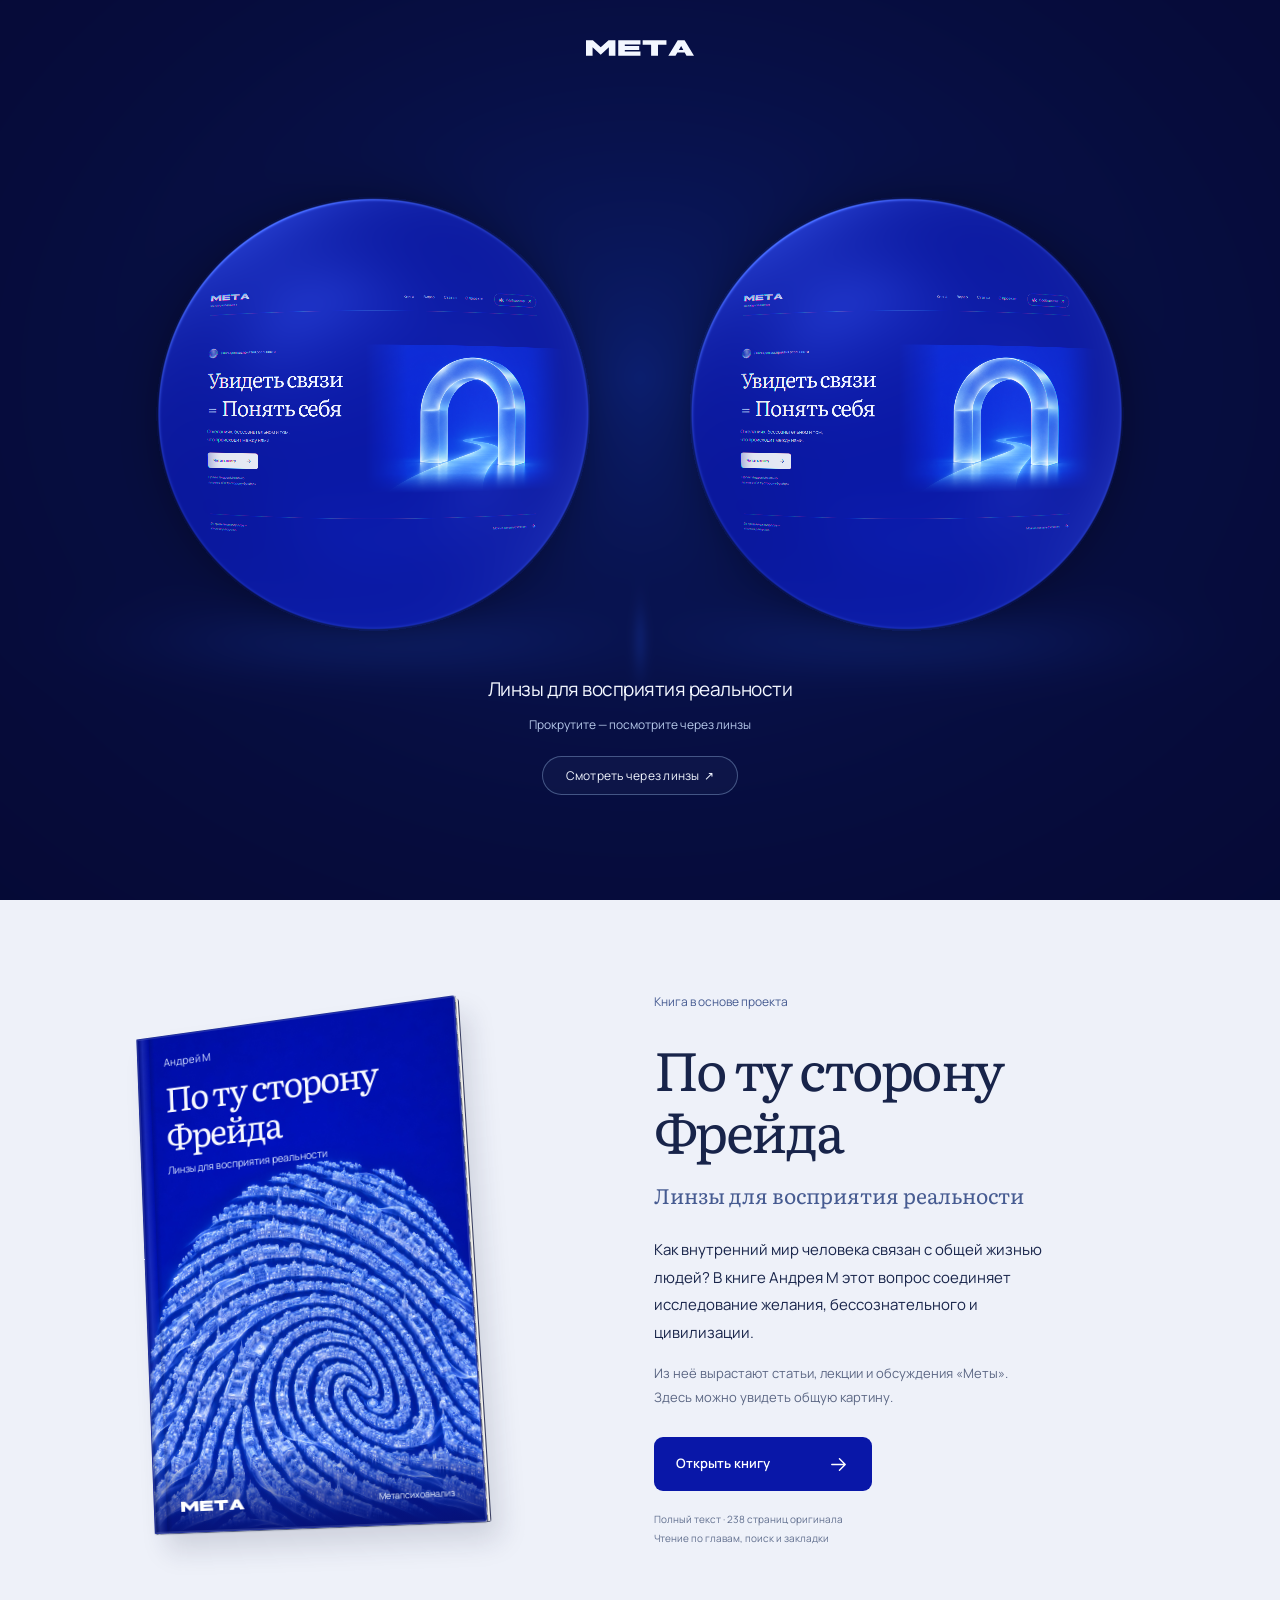
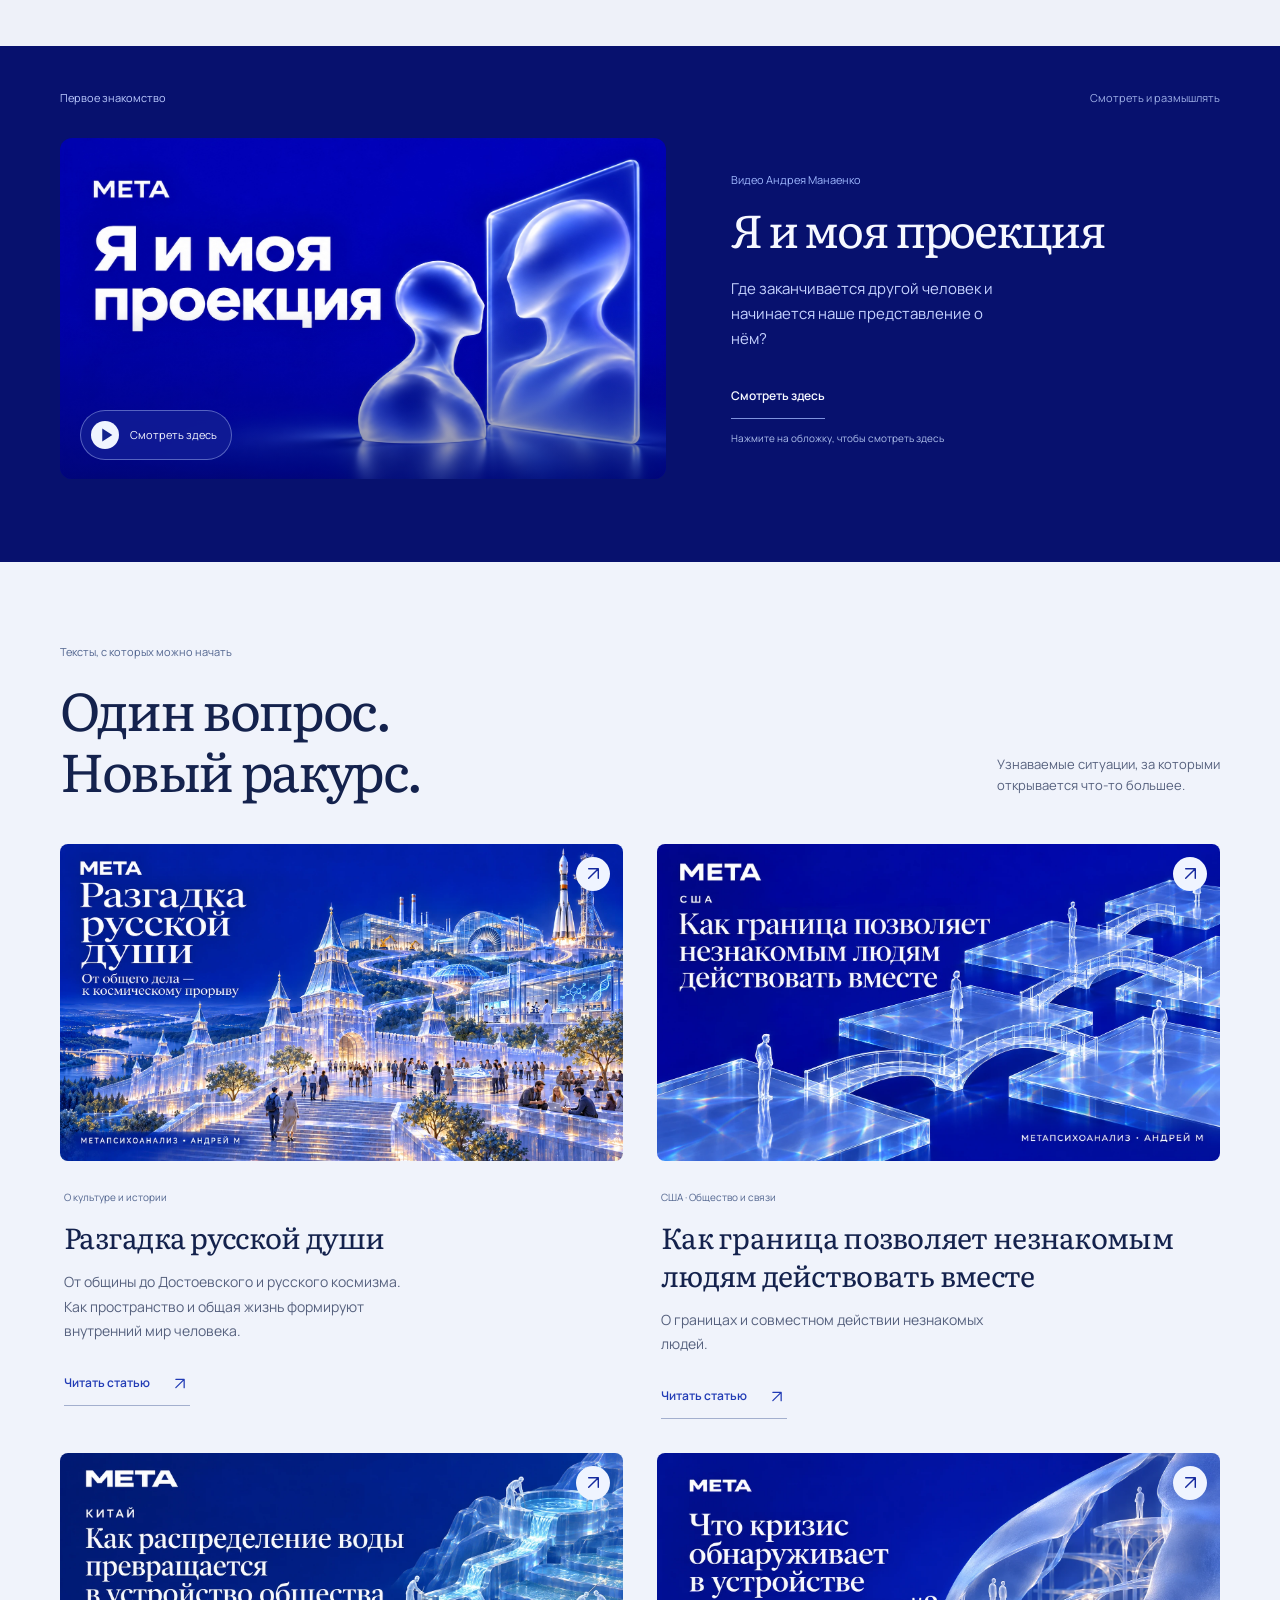
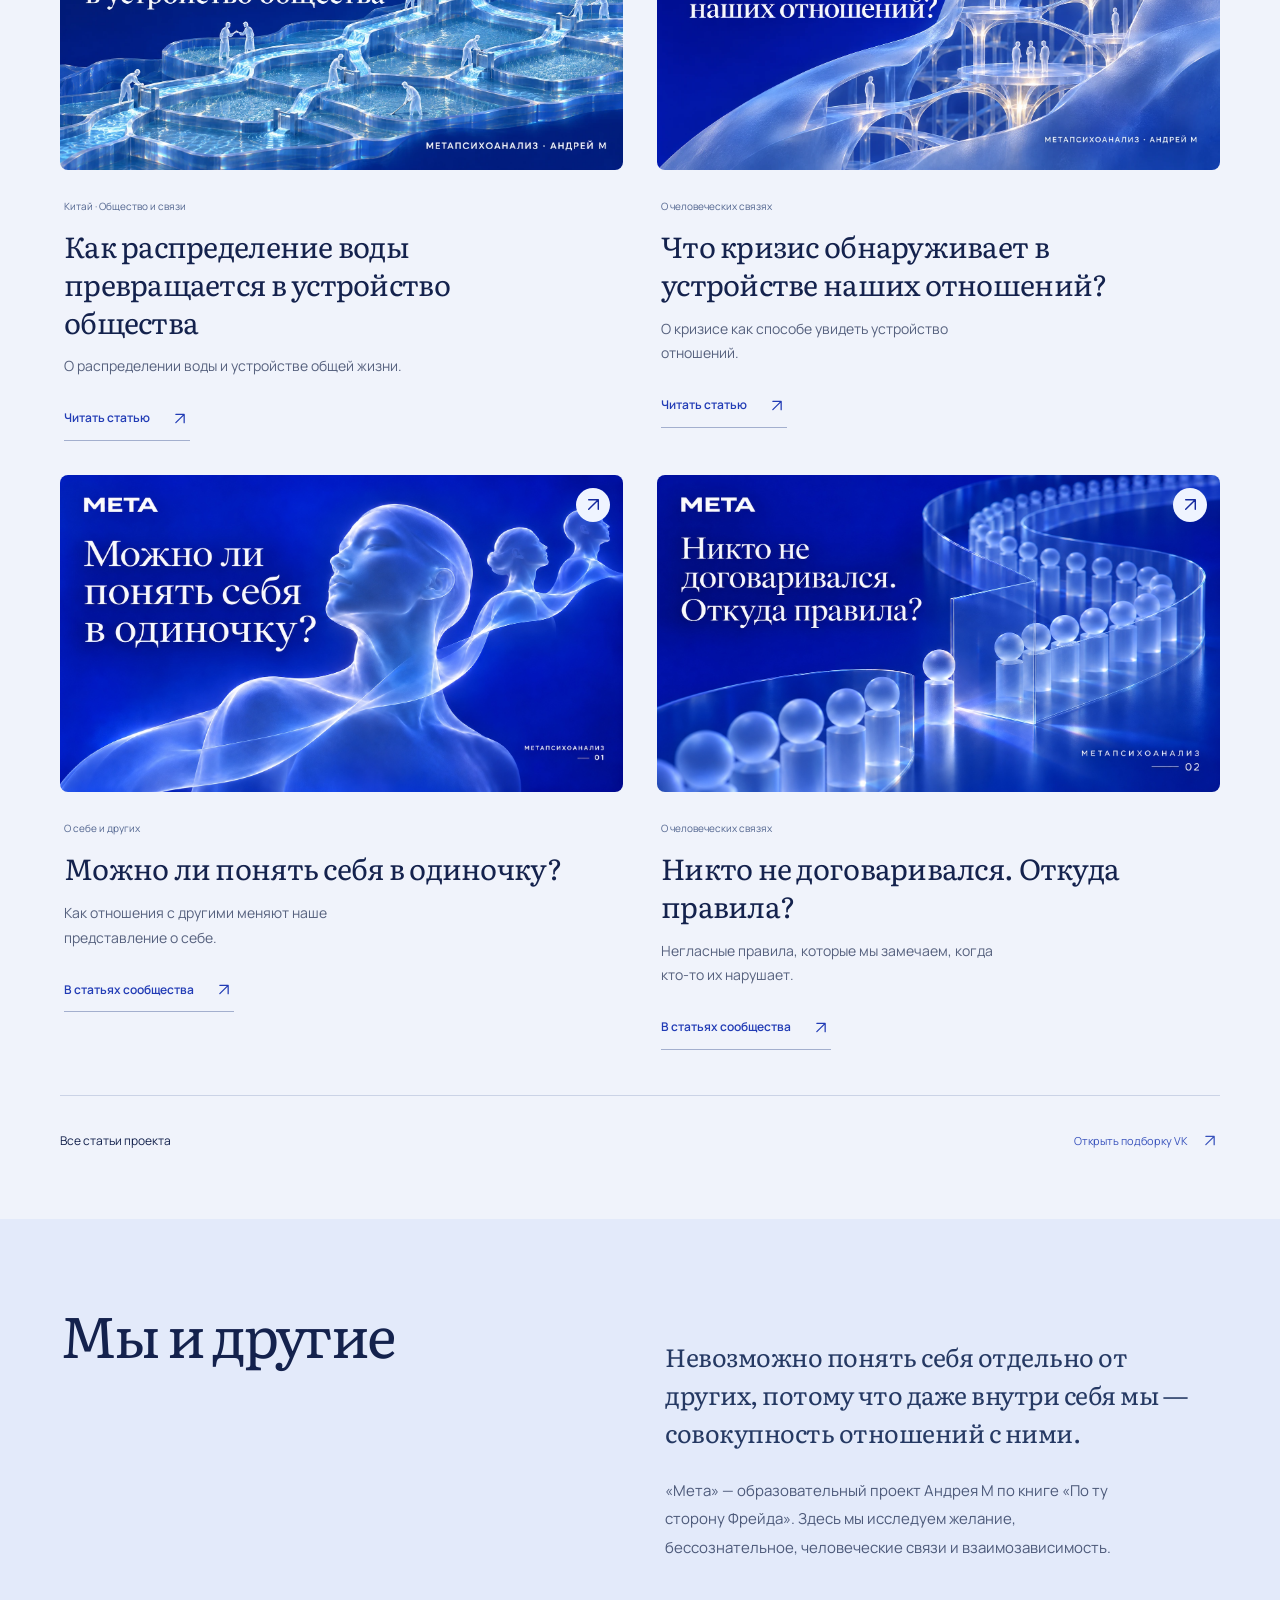
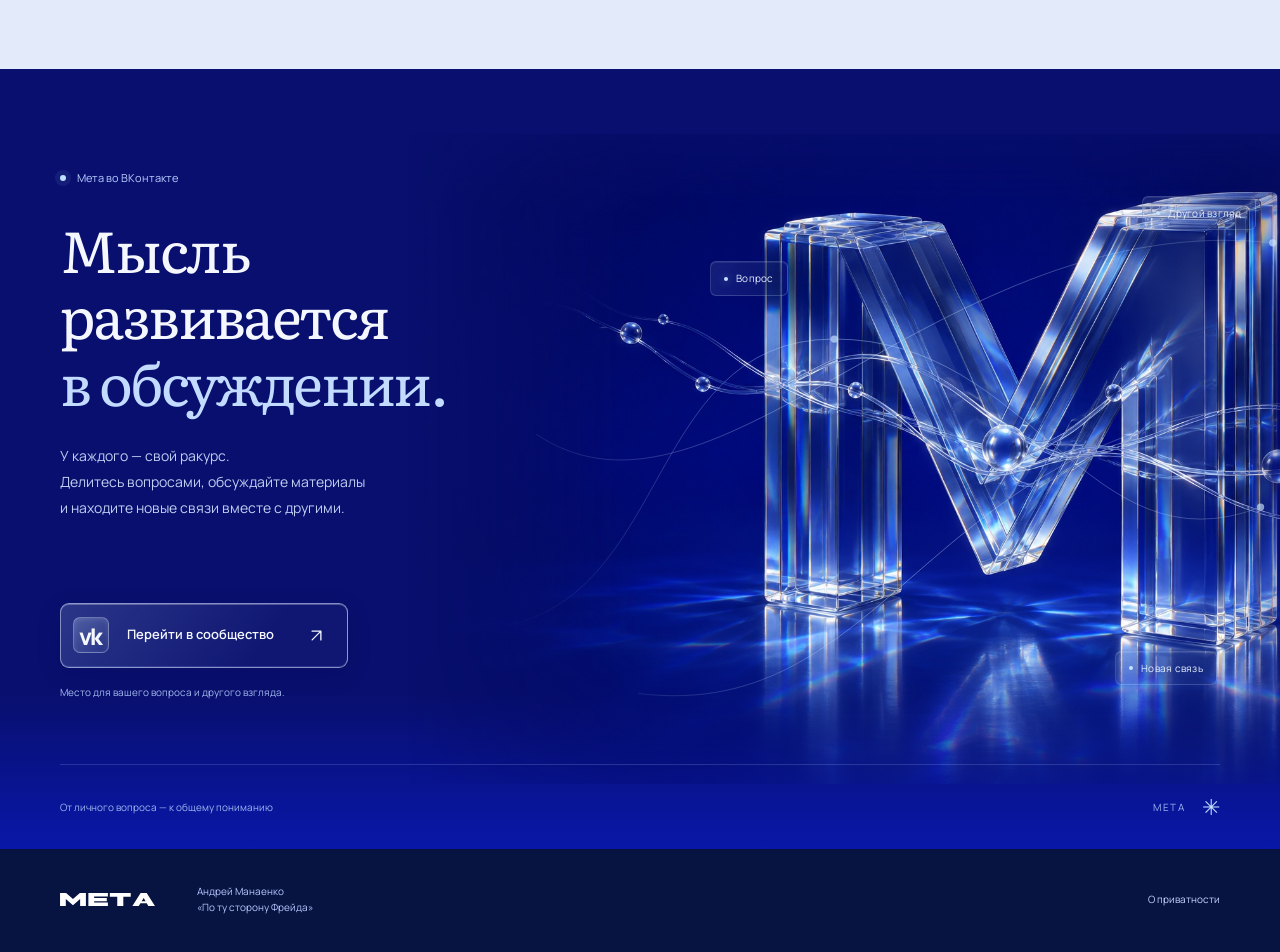
==== commit 7e3ab727: "Polish continuous glass lenses and redesign community finale" ====
--- a/index.html
+++ b/index.html
@@ -39,8 +39,8 @@
         });
       })();
     </script>
-    <script type="module" crossorigin src="./assets/index-C1Gbq0_Z.js"></script>
-    <link rel="stylesheet" crossorigin href="./assets/index-C7JIn0XQ.css">
+    <script type="module" crossorigin src="./assets/index-DB-2HggE.js"></script>
+    <link rel="stylesheet" crossorigin href="./assets/index-p1BBSatr.css">
   </head>
   <body>
     <div id="boot-screen" aria-label="Загрузка Мета">
--- a/assets/index-p1BBSatr.css
+++ b/assets/index-p1BBSatr.css
@@ -0,0 +1 @@
+@font-face{font-family:Literata;font-style:normal;font-display:swap;font-weight:400;src:url(./literata-cyrillic-400-normal-CNCMA2GQ.woff2)format("woff2"),url(./literata-cyrillic-400-normal-BZoHpSD9.woff)format("woff")}@font-face{font-family:Literata;font-style:normal;font-display:swap;font-weight:400;src:url(./literata-latin-400-normal-CLtNJ872.woff2)format("woff2"),url(./literata-latin-400-normal-CUhpYSl8.woff)format("woff")}@font-face{font-family:Manrope;font-style:normal;font-display:swap;font-weight:400;src:url(./manrope-cyrillic-400-normal-BMzJvInZ.woff2)format("woff2"),url(./manrope-cyrillic-400-normal-Dvx59UGC.woff)format("woff")}@font-face{font-family:Manrope;font-style:normal;font-display:swap;font-weight:400;src:url(./manrope-latin-400-normal-PaqtzbVb.woff2)format("woff2"),url(./manrope-latin-400-normal-8tf8FM3T.woff)format("woff")}@font-face{font-family:Manrope;font-style:normal;font-display:swap;font-weight:600;src:url(./manrope-cyrillic-600-normal-DvRl3Mj-.woff2)format("woff2"),url(./manrope-cyrillic-600-normal-It4mZcQk.woff)format("woff")}@font-face{font-family:Manrope;font-style:normal;font-display:swap;font-weight:600;src:url(./manrope-latin-600-normal-4f0koTD-.woff2)format("woff2"),url(./manrope-latin-600-normal-BqgrALkZ.woff)format("woff")}@font-face{font-family:Manrope;font-style:normal;font-display:swap;font-weight:800;src:url(./manrope-cyrillic-800-normal-AvdZ5mAV.woff2)format("woff2"),url(./manrope-cyrillic-800-normal-BuEMjQU-.woff)format("woff")}@font-face{font-family:Manrope;font-style:normal;font-display:swap;font-weight:800;src:url(./manrope-latin-800-normal-BfWYOv1c.woff2)format("woff2"),url(./manrope-latin-800-normal-uHUdIJgA.woff)format("woff")}:where(button.internal-navigation){appearance:none;text-align:inherit;font:inherit;color:inherit;cursor:pointer;background:0 0;border:0;padding:0}:root{color:#f6f8ff;font-synthesis:none;--blue:#0917a8;--cobalt:#1748ed;--navy:#07116e;--paper:#f0f3fb;--ink:#14224d;--muted:#56617e;--ice:#bacbff;--line:#dee8ff3d;--serif:Literata,Georgia,serif;--safe-top:max(env(safe-area-inset-top,0px),var(--vk-inset-top,0px));--safe-bottom:max(env(safe-area-inset-bottom,0px),var(--vk-inset-bottom,0px));--safe-left:max(env(safe-area-inset-left,0px),var(--vk-inset-left,0px));--safe-right:max(env(safe-area-inset-right,0px),var(--vk-inset-right,0px));--lightningcss-light: ;--lightningcss-dark:initial;color-scheme:dark;background:#0917a8;font-family:Manrope,Arial,sans-serif}*{box-sizing:border-box}html{scroll-behavior:smooth;scroll-padding-top:108px}body{min-width:280px;padding:var(--safe-top) var(--safe-right) 0 var(--safe-left);margin:0;font-size:15px;line-height:1.65}h1,h2,h3,p{margin:0}h1,h2,h3{font-family:var(--serif);font-weight:400}h1,h2{letter-spacing:-.045em}h3{letter-spacing:-.025em}a{color:inherit;text-decoration:none}button{font:inherit;cursor:pointer}button,a{-webkit-tap-highlight-color:transparent}button{color:inherit}img{max-width:100%;height:auto;display:block}button,summary,a{touch-action:manipulation}a:focus-visible,button:focus-visible,summary:focus-visible{outline-offset:6px;outline:3px solid #73adff}section:focus{outline:none}svg{flex-shrink:0}.icon{width:23px;height:23px}.wrap{width:min(1160px,100% - 96px);margin-inline:auto}.skip-link{z-index:20;color:var(--blue);background:#fff;padding:12px 20px;position:fixed;top:8px;left:16px;transform:translateY(-200%)}.skip-link:focus{transform:none}.header{z-index:5;background:var(--blue);position:relative}.header-inner{border-bottom:1px solid var(--line);align-items:center;gap:40px;height:101px;display:flex}.brand{flex-direction:column;flex-shrink:0;gap:9px;display:flex}.brand img{filter:brightness(0)invert();width:147px}.brand>span{letter-spacing:.085em;color:#d6dfff;font-size:10px}.desktop-nav{gap:32px;margin-left:auto;font-size:13px;display:flex}.desktop-nav :is(a,button){color:#e1e7ff;padding-block:12px}.desktop-nav :is(a,button):hover{color:#fff;text-underline-offset:7px;text-decoration:underline}.header-community{border:1px solid #6479de;border-radius:30px;align-items:center;gap:10px;min-height:44px;padding:9px 15px;font-size:12px;display:flex}.header-community .icon{width:17px}.vk-label{letter-spacing:-.08em;font-size:19px;font-weight:600;line-height:1}.header-community:hover{background:#2340c2}.hero{background:var(--blue);position:relative;overflow:hidden}.hero-inner{align-items:center;min-height:631px;display:flex;position:relative}.hero-copy{z-index:2;pointer-events:none;padding:62px 0 50px;position:relative}.hero-copy :is(a,button){pointer-events:auto}.intro-label{color:#dce6ff;align-items:center;gap:9px;margin-bottom:28px;font-size:12px;display:flex}.lens-icon{width:40px;height:40px;overflow:visible}.hero h1 .hero-equation{align-items:baseline;gap:.18em;display:flex}.hero h1 .equation-sign{color:#aecbff;letter-spacing:0;font-family:Manrope,Arial,sans-serif;font-size:.74em;font-weight:400}.hero h1{letter-spacing:-.055em;font-size:clamp(52px,5.8vw,76px);line-height:1.18}.hero h1 span{display:block}.hero-lead{color:#d8e2ff;max-width:40ch;margin-top:27px;font-size:17px;line-height:1.65}.button{border:0;border-radius:9px;justify-content:space-between;align-items:center;gap:35px;min-height:54px;padding:15px 22px;font-size:13px;font-weight:600;transition:transform .16s ease-out,background-color .16s ease-out;display:inline-flex}.button:hover{transform:translateY(-2px)}.button:active{transform:translateY(0)}.button-light{color:#13238d;background:#f1f5ff}.button-light:hover{background:#fff}.hero .button{margin-top:31px}.hero-caption{color:#c3cff6;margin-top:24px;font-size:11px;line-height:1.65}.hero-art{pointer-events:none;align-items:center;width:730px;display:flex;position:absolute;top:28px;bottom:0;right:-125px;-webkit-mask-image:linear-gradient(90deg,#0000 0%,#000 19% 90%,#0000 100%);mask-image:linear-gradient(90deg,#0000 0%,#000 19% 90%,#0000 100%)}.hero-art img{width:100%;-webkit-mask-image:linear-gradient(#0000 0%,#000 12% 87%,#0000 100%);mask-image:linear-gradient(#0000 0%,#000 12% 87%,#0000 100%)}.hero-art{mix-blend-mode:screen}.hero-bottom{border-top:1px solid var(--line);color:#d0dcff;justify-content:space-between;align-items:center;padding:22px 0 29px;font-size:11px;display:flex}.hero-bottom :is(a,button){align-items:center;gap:18px;min-height:44px;display:flex}.hero-bottom :is(a,button):hover{color:#fff}.hero-bottom .icon{width:20px}.video-section{background:var(--navy);padding:43px 0 83px}.section-kicker{color:#bccbff;justify-content:space-between;margin-bottom:31px;font-size:11px;display:flex}.section-kicker span:last-child{color:#9eafe7}.video-layout{grid-template-columns:1.24fr 1fr;align-items:center;gap:65px;display:grid}.video-poster{isolation:isolate;outline-offset:5px;aspect-ratio:1672/941;border-radius:12px;display:block;position:relative;overflow:hidden}.video-poster>img{object-fit:cover;width:100%;height:100%}.video-poster:after{content:"";pointer-events:none;z-index:0;background:linear-gradient(#0000,#00084c8c);position:absolute;inset:50% 0 0}.play-control{z-index:1;-webkit-backdrop-filter:blur(14px);backdrop-filter:blur(14px);background:#111d95d9;border:1px solid #bacbff6b;border-radius:28px;align-items:center;gap:11px;padding:10px 14px 10px 10px;font-size:11px;transition:background-color .18s;display:flex;position:absolute;bottom:19px;left:20px}.play-control>.icon:first-child{color:#13238d;background:#eff4ff;border-radius:50%;width:28px;height:28px;padding:3px}.play-control>.icon:last-child{width:16px}.video-poster:hover .play-control{background:#1a36d9}.video-copy h2{max-width:9em;margin:13px 0 22px;font-size:46px;line-height:1.18}.video-copy>p:not(.content-type){color:#c6d3ff;max-width:30ch;font-size:15px}.content-type{font-size:11px;line-height:1.5}.video-copy .content-type{color:#9fb8ff}.text-link{border-bottom:1px solid #a3afce;align-items:center;gap:20px;min-height:44px;padding-block:6px;font-size:12px;font-weight:600;display:inline-flex}.text-link .icon{width:20px}.light-link{color:#f8faff;border-color:#7f93df;margin-top:23px}.text-link:hover{border-color:currentColor}.link-note{color:#aebfec;margin-top:11px;font-size:10px;display:block}.video-frame{aspect-ratio:1672/941;background:#020731;border:0;border-radius:12px;width:100%}.articles-section{background:var(--paper);color:var(--ink);--lightningcss-light:initial;--lightningcss-dark: ;color-scheme:light;padding:82px 0 56px}.section-heading{justify-content:space-between;align-items:end;gap:40px;margin-bottom:43px;display:flex}.section-heading .content-type{color:#52658f;margin-bottom:17px}.section-heading h2{font-size:53px;line-height:1.16}.section-heading>p{color:var(--muted);padding-bottom:4px;font-size:13px}.articles-grid{grid-template-columns:1fr 1fr;gap:34px;display:grid}.article-card{min-width:0}.article-image{isolation:isolate;border-radius:8px;display:block;position:relative}.article-image img{aspect-ratio:1672/941;object-fit:cover;border-radius:8px}.image-link-icon{color:#152a9f;background:#eff4ff;border-radius:50%;justify-content:center;align-items:center;width:34px;height:34px;transition:transform .18s;display:flex;position:absolute;top:13px;right:13px}.article-image:hover .image-link-icon{transform:translate(2px,-2px)}.article-body{padding:23px 4px 0}.article-topic{color:#52658f;font-size:10px}.article-body h3{max-width:18em;margin:10px 0 14px;font-size:29px;line-height:1.3}.article-body>p{color:var(--muted);max-width:39ch;font-size:14px;line-height:1.75}.article-body .text-link{color:#213bb5;margin-top:18px}.all-articles{border-top:1px solid #cbd3e6;justify-content:space-between;align-items:center;gap:20px;min-height:68px;margin-top:45px;padding-top:23px;font-size:12px;display:flex}.all-articles>span:last-child{color:#3852bc;align-items:center;gap:12px;font-size:11px;display:flex}.all-articles .icon{width:20px}.all-articles:hover{color:#2144dd}.about-section{color:var(--ink);--lightningcss-light:initial;--lightningcss-dark: ;color-scheme:light;background:#e3eafa;padding:82px 0 89px}.about-layout{grid-template-columns:1fr 1.12fr;gap:110px;display:grid}.about-title .content-type{color:#52658f;margin-bottom:22px}.about-title h2{font-size:57px;line-height:1.16}.about-signature{color:#52658f;margin-top:29px;font-size:10px;display:block}.about-copy{padding-top:37px}.about-copy p{color:#4d5a7a;max-width:53ch;margin-bottom:18px;font-size:15px;line-height:1.9}.about-copy .large-copy{font-family:var(--serif);letter-spacing:-.02em;color:#253963;margin-bottom:25px;font-size:25px;line-height:1.52}.approach{border-top:1px solid #bfcbe4;margin-top:27px}.approach summary{cursor:pointer;color:#314572;justify-content:space-between;align-items:center;gap:16px;min-height:62px;font-size:11px;list-style:none;display:flex}.approach summary::-webkit-details-marker{display:none}.approach summary .icon{width:18px;transition:transform .18s}.approach[open] summary .icon{transform:rotate(180deg)}.approach>div p{margin:1px 0 0;font-size:12px;line-height:1.85}.footer{border-top:1px solid var(--line);color:#b6c7ff;align-items:center;gap:42px;padding:27px 0 31px;font-size:10px;display:flex}.footer-brand img{filter:brightness(0)invert();width:95px}.privacy-button{color:#c7d4ff;background:0 0;border:0;min-height:44px;margin-left:auto;padding:12px 0;font-size:10px}.privacy-button:hover{text-underline-offset:4px;text-decoration:underline}.mobile-nav{display:none}dialog{width:min(520px,100% - 32px);max-height:calc(100dvh - 60px);color:var(--ink);--lightningcss-light:initial;--lightningcss-dark: ;color-scheme:light;background:#f0f3fb;border:1px solid #d2dbee;border-radius:16px;padding:28px;box-shadow:0 20px 100px #0006}dialog::backdrop{-webkit-backdrop-filter:blur(5px);backdrop-filter:blur(5px);background:#020940b8}.dialog-top{color:#5f6c8c;justify-content:space-between;align-items:center;font-size:12px;display:flex}.close-button{width:44px;height:44px;color:var(--ink);background:0 0;border:0;place-items:center;display:grid}dialog h2{margin:14px 0 22px;font-size:30px}dialog p{color:#52607d;margin:0 0 17px;font-size:13px}dialog .button{margin-top:5px}.button-blue{background:var(--blue);color:#fff}.hero{min-height:calc(100svh - 101px - var(--safe-top));flex-direction:column;display:flex}.hero-inner{flex:1}.hero-bottom{flex-shrink:0}@media (max-width:760px){.hero{min-height:calc(100svh - 85px - var(--safe-top))}}.hero-art-entry{flex-shrink:0;justify-content:center;width:100%;display:flex}.hero-line{margin-block:-.12em;padding-block:.12em;overflow:clip}@media (min-width:1500px){.hero-inner{min-height:670px}.hero-art{width:780px;right:-145px}}@media (max-width:1100px){.wrap{width:calc(100% - 64px)}.header-inner{gap:26px}.desktop-nav{gap:22px}.hero-art{opacity:.92;width:680px;right:-160px}.hero h1{font-size:62px}.hero-lead{font-size:16px}.video-layout{gap:36px}.video-copy h2{font-size:38px}.section-heading h2{font-size:47px}.article-body h3{font-size:26px}.about-layout{gap:65px}}@media (max-width:760px){html{scroll-padding-top:24px}.wrap{width:calc(100% - 40px)}body{padding-bottom:calc(76px + var(--safe-bottom))}.header-inner{justify-content:space-between;gap:20px;height:85px}.brand img{width:130px}.brand>span{letter-spacing:.06em;font-size:9px}.desktop-nav{display:none}.header-community{gap:8px;padding:9px 12px;font-size:10px}.header-community .vk-label{font-size:17px}.header-community>.icon{width:15px}.hero-inner{flex-direction:column;align-items:stretch;min-height:0;display:flex}.hero-copy{pointer-events:auto;padding:35px 0 0}.intro-label{gap:8px;margin-bottom:23px;font-size:10px}.lens-icon{width:32px;height:32px}.hero h1{letter-spacing:-.053em;font-size:clamp(32px,8.75vw,62px);line-height:1.2}.hero-lead{max-width:36ch;margin-top:21px;font-size:14px;line-height:1.7}.hero .button{margin-top:23px}.button{gap:36px;min-height:52px;padding:13px 18px;font-size:12px}.hero-caption{margin-top:18px;font-size:10px}.hero-art{opacity:1;justify-content:center;width:calc(100% + 40px);height:292px;margin:0 -20px;position:relative;inset:auto;overflow:hidden;-webkit-mask-image:linear-gradient(#0000,#000 15% 85%,#0000);mask-image:linear-gradient(#0000,#000 15% 85%,#0000)}.hero-art img{flex-shrink:0;width:100%;max-width:480px;-webkit-mask-image:linear-gradient(90deg,#0000,#000 13% 85%,#0000);mask-image:linear-gradient(90deg,#0000,#000 13% 85%,#0000)}.hero-bottom{gap:15px;padding:17px 0 22px;font-size:10px}.hero-bottom :is(a,button){gap:7px;font-size:10px}.hero-bottom .icon{width:18px}.video-section{padding:29px 0 45px}.section-kicker{margin-bottom:22px;font-size:10px}.section-kicker span:last-child{font-size:9px}.video-layout{grid-template-columns:1fr;gap:24px}.video-poster{border-radius:9px}.play-control{gap:9px;padding:8px 11px 8px 8px;font-size:10px;bottom:12px;left:12px}.play-control>.icon:first-child{width:24px;height:24px}.video-copy .content-type{font-size:10px}.video-copy h2{max-width:none;margin:10px 0 16px;font-size:36px}.video-copy>p:not(.content-type){max-width:36ch;font-size:14px}.light-link{margin-top:15px}.link-note{font-size:10px}.articles-section{padding:43px 0 30px}.section-heading{margin-bottom:27px;display:block}.section-heading h2{font-size:39px}.section-heading .content-type{margin-bottom:16px;font-size:10px}.section-heading>p{margin-top:20px;font-size:12px}.articles-grid{grid-template-columns:1fr;gap:34px}.article-body{padding:18px 1px 0}.article-body h3{max-width:19em;margin:9px 0 11px;font-size:27px;line-height:1.32}.article-body>p{max-width:42ch;font-size:14px}.article-body .text-link{margin-top:10px}.text-link{font-size:11px}.all-articles{gap:12px;margin-top:30px;padding-top:17px;font-size:11px}.all-articles>span:last-child{gap:6px;font-size:10px}.about-section{padding:42px 0 44px}.about-layout{grid-template-columns:1fr;gap:27px}.about-title h2{font-size:44px;line-height:1.2}.about-title .content-type{margin-bottom:17px;font-size:10px}.about-signature{margin-top:20px;font-size:9px}.about-copy{padding:0}.about-copy .large-copy{max-width:25ch;margin-bottom:21px;font-size:24px}.about-copy p{max-width:50ch;font-size:14px}.approach{margin-top:22px}.approach summary{min-height:58px;font-size:11px}.footer{flex-wrap:wrap;gap:20px;padding:24px 0;font-size:9px}.footer-brand img{width:82px}.privacy-button{margin-left:0;font-size:10px}.mobile-nav{z-index:10;color:#667295;-webkit-backdrop-filter:blur(18px);backdrop-filter:blur(18px);padding:8px max(9px,var(--safe-right)) calc(8px + var(--safe-bottom)) max(9px,var(--safe-left));background:#f0f4fff5;border-top:1px solid #ccd6ed;grid-template-columns:repeat(5,1fr);display:grid;position:fixed;bottom:0;left:0;right:0;box-shadow:0 -5px 30px #07116e12}.mobile-nav :is(a,button){border-radius:9px;flex-direction:column;justify-content:center;align-items:center;gap:4px;min-height:49px;font-size:9px;line-height:1.3;display:flex}.mobile-nav .icon{width:21px;height:21px}.mobile-nav :is(a,button)[aria-current]{color:#1339cf;background:#dce6ff}.desktop-break{display:none}dialog{max-height:calc(100dvh - 100px - var(--safe-top) - var(--safe-bottom));padding:22px}}@media (max-width:359px){.wrap{width:calc(100% - 32px)}.header-community>span:not(.vk-label){display:none}.header-community{justify-content:center;min-width:60px}.hero h1{font-size:30px}.hero-art{height:253px}.hero-bottom,.hero-bottom :is(a,button){font-size:9px}.section-kicker span:last-child{display:none}.video-copy h2{font-size:31px}.section-heading h2{font-size:35px}.article-body h3{font-size:25px}.all-articles{align-items:start}.all-articles>span:last-child{text-align:right;max-width:140px}.footer{gap:18px}.privacy-button{text-align:left;flex-basis:100%;min-height:30px;padding:3px 0}}@media (min-width:761px) and (max-width:980px){.hero-art{width:550px;right:-145px}}@media (prefers-reduced-motion:reduce){html{scroll-behavior:auto}*,:before,:after{transition:none!important;animation:none!important}.button:hover{transform:none}}.book-entry-section{color:#18244a;--lightningcss-light:initial;--lightningcss-dark: ;color-scheme:light;background:#eef1f9;padding:92px 0 98px}.book-entry-inner{grid-template-columns:1fr 1.12fr;align-items:center;gap:88px;display:grid}.book-entry-art{justify-content:center;padding:12px 18px 16px 0;display:flex}.book-entry-copy{max-width:510px}.book-entry-label{color:#465b91;margin-bottom:25px;font-size:12px}.book-entry-copy h2{letter-spacing:-.045em;font-size:clamp(43px,4.2vw,60px);line-height:1.16}.book-entry-subtitle{font-family:var(--serif);color:#465b91;margin-top:18px;font-size:21px;line-height:1.45}.book-entry-description{max-width:47ch;margin-top:26px;font-size:15px;line-height:1.85}.book-entry-context{color:#5c6784;max-width:46ch;margin-top:14px;font-size:13px;line-height:1.85}.book-entry-copy .button{min-width:218px;margin-top:28px}.book-entry-note{color:#62708f;margin-top:19px;font-size:10px;line-height:1.9}@media (max-width:1100px){.book-entry-inner{grid-template-columns:1fr 1.1fr;gap:48px}.book-entry-section{padding:72px 0 78px}.book-entry-art .meta-book{max-width:310px}.book-entry-description{font-size:14px}.book-entry-subtitle{font-size:19px}}@media (max-width:760px){.book-entry-section{padding:49px 0 46px}.book-entry-inner{grid-template-columns:1fr;gap:39px}.book-entry-art{padding:3px 16px 7px}.book-entry-art .meta-book{max-width:252px}.book-entry-copy{width:100%;max-width:520px;margin:auto}.book-entry-label{margin-bottom:18px;font-size:10px}.book-entry-copy h2{font-size:40px;line-height:1.19}.book-entry-subtitle{margin-top:15px;font-size:17px}.book-entry-description{margin-top:22px;font-size:14px}.book-entry-context{margin-top:13px;font-size:12px}.book-entry-copy .button{min-width:215px;margin-top:24px}.book-entry-note{margin-top:16px;font-size:10px}}@media (max-width:359px){.book-entry-copy h2{font-size:34px}.book-entry-art .meta-book{max-width:226px}.book-entry-inner{gap:32px}.book-entry-subtitle{font-size:16px}}.articles-horizontal{box-sizing:border-box;align-items:center;height:100svh;padding:28px 0;display:flex;overflow:hidden}.articles-horizontal>.wrap{min-width:0}.articles-horizontal .section-heading{align-items:end;margin-bottom:22px}.articles-horizontal .section-heading h2{font-size:clamp(30px,4vw,52px);line-height:1.12}.articles-horizontal .section-heading h2 br{display:none}.articles-horizontal .section-heading .content-type{margin-bottom:10px}.articles-horizontal .articles-grid{gap:32px;display:flex;position:relative;overflow:visible}.articles-horizontal .article-card{flex:0 0 min(48vw,560px,56.85svh);min-width:0}.articles-horizontal .article-image img{object-fit:contain;background:0 0;width:100%;height:auto;max-height:none}.articles-horizontal .article-body{padding-top:14px}.articles-horizontal .article-body h3{margin:8px 0;font-size:clamp(20px,2vw,28px);line-height:1.25}.articles-horizontal .article-body>p{font-size:13px;line-height:1.6}.articles-horizontal .article-body .text-link{margin-top:8px}.articles-horizontal .all-articles{margin-top:18px;padding-top:12px}.book-entry-art{perspective:1600px;min-width:0;position:relative}.book-preview{aspect-ratio:2/3;width:min(100%,342px);transform-style:preserve-3d;position:relative;transform:rotateX(6deg)rotateY(-18deg)rotate(-3deg)}.book-paper,.book-leaf{transform-style:preserve-3d;transform-origin:0;position:absolute;inset:0}.book-base{z-index:0;background:#faf9f5;overflow:hidden;box-shadow:inset 13px 0 22px #18244a18}.book-back-board{background:#363c60;border-radius:1px 3px 3px 1px;position:absolute;inset:0 -1px -1px 0;transform:translateZ(-10px);box-shadow:7px 16px 28px #1c234327}.book-page-edge{transform-origin:100%;background:linear-gradient(90deg,#e8e6df,#fbfaf6 45%,#d8d6d0);border:1px solid #dedcd6;width:10px;position:absolute;top:1px;bottom:0;right:0;transform:rotateY(-90deg)}.book-bottom-edge{transform-origin:bottom;background:linear-gradient(#e1dfd8,#f4f2ed 60%,#d1cfc8);height:10px;position:absolute;bottom:0;left:1px;right:0;transform:rotateX(90deg);box-shadow:inset 0 2px #fff9,inset 0 -2px #faf9f5}.book-spine{transform-origin:0;background:linear-gradient(90deg,#222a50,#515978 45%,#232b50);border-radius:2px;width:11px;position:absolute;top:0;bottom:-1px;left:0;transform:rotateY(90deg)}.book-leaf{--turn-shade:0}.book-leaf[data-leaf="1"]{z-index:2;transform:translateZ(.5px)}.book-leaf[data-leaf="0"]{z-index:3;transform:translateZ(1px)}.book-cover-leaf{z-index:4;transform:translateZ(2px)}.leaf-front,.leaf-back{backface-visibility:hidden;background:#faf9f5;border-radius:1px 3px 3px 1px;position:absolute;inset:0;overflow:hidden;transform:translateZ(.4px);box-shadow:inset 13px 0 22px #18244a18,0 1px 1px #18244a20}.leaf-back{transform:rotateY(180deg)translateZ(.4px);box-shadow:inset -14px 0 24px #18244a24,-1px 1px 2px #18244a20}.leaf-front:after,.leaf-back:after{content:"";pointer-events:none;background:linear-gradient(90deg,rgba(20,30,60,var(--turn-shade)),transparent 70%);position:absolute;inset:0}.leaf-back:after{background:linear-gradient(270deg,rgba(20,30,60,var(--turn-shade)),transparent 70%)}.book-cover-leaf>.leaf-front{background:#08137c;border:1px solid #819dff38;transform:translateZ(2px)}.book-cover-leaf>.leaf-back{background:#faf9f5;border:0;transform:rotateY(180deg)translateZ(2px);box-shadow:inset -16px 0 23px #302a2019,-1px 1px 2px #25283926}.book-cover-edge{transform-origin:100%;background:#29334d;width:3px;position:absolute;top:0;bottom:0;right:0;transform:translateZ(2px)rotateY(-90deg)}.book-preview .meta-book{filter:none;width:100%;max-width:none;height:100%;transform:none}.book-preview .meta-book:after{display:none}.paper-segments{transform-style:preserve-3d;visibility:hidden;position:absolute;inset:0}.paper-facet{transform-origin:0;height:100%;transform-style:preserve-3d;position:absolute;top:0;left:0}.facet-front,.facet-back{backface-visibility:hidden;background:#faf9f5;position:absolute;inset:0;overflow:hidden;transform:translateZ(.12px)}.facet-back{transform:rotateY(180deg)translateZ(.12px)}.facet-page{background:#faf9f5;position:absolute;top:0}.facet-front .facet-page{box-shadow:inset 13px 0 22px #18244a18}.facet-back .facet-page{box-shadow:inset -14px 0 24px #18244a24}.facet-front:after,.facet-back:after{content:"";opacity:var(--facet-shade,0);pointer-events:none;background:#352d22;position:absolute;inset:0}.is-curling>.leaf-front,.is-curling>.leaf-back{visibility:hidden}.is-curling>.paper-segments{visibility:visible}.paper-content{color:#28314b;height:100%;padding:10% 10% 12%;position:relative;container-type:inline-size}.paper-content small{letter-spacing:.1em;color:#788197;border-bottom:1px solid #a9afbe40;padding-bottom:8%;font:500 clamp(5px,.5vw,7px)/1.5 Manrope,sans-serif;display:block}.paper-content h3{margin:12% 0 8%;font:400 clamp(10px,8.8cqw,19px)/1.35 Literata,Georgia,serif}.paper-content p{text-wrap:pretty;margin-top:12%;font:400 clamp(6px,6cqw,12px)/1.75 Literata,Georgia,serif}.paper-content h3+p{margin-top:0}.paper-content footer{color:#788197;font:500 clamp(5px,.5vw,7px)/1.4 Manrope,sans-serif;position:absolute;bottom:5%;left:10%;right:10%}.book-scene{align-items:center;min-height:100svh;padding:48px 0;display:flex}.book-scene .book-entry-inner{grid-template-columns:1.12fr 1fr;gap:64px}.book-scene .book-entry-art{align-items:center;min-height:480px;padding:0}.book-scene .book-preview{flex-shrink:0;width:min(44%,300px)}@media (min-width:761px) and (max-width:1100px){.book-scene .book-entry-inner{gap:38px}.book-scene .book-entry-copy h2{font-size:36px}.book-scene .book-entry-art{min-height:420px}.book-scene .book-entry-subtitle{font-size:18px}.book-scene .book-entry-label{margin-bottom:18px}}@media (max-width:760px){.book-preview{width:252px}.book-scene{min-height:0;padding:48px 0}.book-scene .book-entry-inner{grid-template-columns:1fr;gap:35px}.book-scene .book-entry-art{z-index:1;background:#eef1f9;height:clamp(310px,70vw,450px);min-height:0}.book-scene .book-preview{width:min(42%,205px)}.paper-content h3{font-size:12px}.paper-content p{font-size:clamp(6px,6cqw,10px);line-height:1.65}.paper-content small,.paper-content footer{font-size:5px}}@media (max-height:649px) and (min-width:761px){.book-scene{min-height:0}.book-scene .book-entry-art{min-height:360px}}.hero-art-entry[data-image-pending]{visibility:hidden!important}.community-section{isolation:isolate;background:#07106e;background:linear-gradient(180deg, #080f6e 0%, #080f6e 80%, var(--blue) 100%);position:relative;overflow:clip}.community-inner{grid-template-rows:1fr auto auto;grid-template-columns:1fr 1fr;min-height:780px;padding-top:100px;display:grid;position:relative}.community-copy,.community-action{z-index:2;grid-column:1;position:relative}.community-eyebrow{color:#b9ccff;align-items:center;gap:11px;margin-bottom:27px;font-size:11px;display:flex}.community-eyebrow>span{background:#bedfff;border-radius:50%;width:6px;height:6px;box-shadow:0 0 0 5px #b4d7ff12}.community-copy h2{letter-spacing:-.045em;color:#f5f7ff;font-size:clamp(46px,4.5vw,64px);line-height:1.16}.community-copy h2>span{color:#c2dbff}.community-description{color:#c0cff2;max-width:39ch;margin-top:28px;font-size:14px;line-height:1.85}.community-installation{aspect-ratio:4/3;pointer-events:none;z-index:0;width:84%;position:absolute;top:24px;right:-14%}.community-art-depth{position:absolute;inset:0;-webkit-mask-image:linear-gradient(#0000,#000 16% 76%,#0000 100%);mask-image:linear-gradient(#0000,#000 16% 76%,#0000 100%)}.community-sculpture{object-fit:contain;mix-blend-mode:screen;width:100%;height:100%;position:absolute;-webkit-mask-image:linear-gradient(90deg,#0000 0%,#000 24% 85%,#0000 100%);mask-image:linear-gradient(90deg,#0000 0%,#000 24% 85%,#0000 100%)}.community-connections{opacity:.64;width:100%;height:100%;position:absolute;inset:0}.community-node{letter-spacing:.025em;color:#e4efff;background:linear-gradient(115deg,#c4e3ff1a,#17287040);border:1px solid #d4e9ff30;border-radius:6px;align-items:center;gap:8px;padding:8px 13px;font-size:10px;display:flex;position:absolute;box-shadow:inset 0 1px #f0f8ff16}.community-node i{background:#c3e3ff;border-radius:50%;width:4px;height:4px;box-shadow:0 0 9px #adcfff88}.community-node-question{top:23%;left:31%}.community-node-view{top:14%;right:13%}.community-node-connection{bottom:19%;right:17%}.community-action{padding:30px 0 64px}.community-button{color:#f5f8ff;background:linear-gradient(125deg,#c7e1ff30,#c7e1ff0a 70%);border:1px solid #daeaff91;border-radius:9px;gap:18px;min-height:65px;padding:13px 20px 13px 12px;box-shadow:inset 0 1px #fff4,inset 0 -1px #92b6ff30,0 6px 24px #02093924}.community-button:hover{background:linear-gradient(125deg,#d3e8ff48,#c7e1ff1a 70%);border-color:#e6f3ff}.community-button>.icon{width:21px;height:21px;margin-left:14px}.community-vk{letter-spacing:-.08em;background:linear-gradient(145deg,#cbe7ff3d,#cbe7ff08);border:1px solid #ebf6ff4f;border-radius:7px;place-items:center;width:36px;height:36px;padding-right:2px;font-size:23px;font-weight:800;display:grid;box-shadow:inset 0 1px 5px #d9f4ff25}.community-note{color:#a4b9ee;margin-top:16px;font-size:10px;display:block}.community-bottom{z-index:1;color:#9db5ee;border-top:1px solid #adc7ff30;grid-column:1/-1;justify-content:space-between;align-items:center;gap:20px;padding:24px 0;font-size:10px;display:flex;position:relative}.community-bottom>span:last-child{letter-spacing:.18em;align-items:center;gap:16px;font-size:10px;display:flex}.community-bottom-star{letter-spacing:0;color:#c2ddff;font-size:22px;font-weight:400}.footer{border-top-color:#0000}@media (min-width:1500px){.community-inner{min-height:810px}}@media (max-width:1100px) and (min-width:761px){.community-inner{min-height:700px;padding-top:80px}.community-installation{width:90%;top:60px;right:-19%}.community-copy h2{font-size:48px}.community-description{max-width:33ch;font-size:13px}}@media (max-width:760px){.community-inner{flex-direction:column;min-height:0;padding-top:48px;display:flex}.community-eyebrow{margin-bottom:22px;font-size:10px}.community-copy h2{font-size:clamp(36px,9.9vw,54px);line-height:1.17}.community-description{max-width:35ch;margin-top:22px;font-size:13px}.community-installation{aspect-ratio:1.5;flex-shrink:0;width:calc(100% + 70px);margin:0 0 0 -54px;position:relative;inset:auto}.community-sculpture{-webkit-mask-image:linear-gradient(90deg,#0000,#000 16% 87%,#0000);mask-image:linear-gradient(90deg,#0000,#000 16% 87%,#0000)}.community-node{gap:6px;padding:6px 9px;font-size:8px}.community-node-question{top:23%;left:20%}.community-node-view{top:7%;right:5%}.community-node-connection{bottom:11%;right:6%}.community-action{padding:11px 0 38px}.community-button{width:100%;max-width:370px;min-height:64px;padding:12px;font-size:12px}.community-button>.icon{margin-left:auto}.community-note{margin-top:13px;font-size:9px}.community-bottom{gap:28px;padding:21px 0;font-size:9px}.community-bottom>span:first-child{max-width:27ch}.community-bottom>span:last-child{gap:10px;font-size:9px}}html.lenis,html.lenis body{height:auto}.lenis:not(.lenis-autoToggle).lenis-stopped{overflow:clip}.lenis [data-lenis-prevent],.lenis [data-lenis-prevent-wheel],.lenis [data-lenis-prevent-touch],.lenis [data-lenis-prevent-vertical],.lenis [data-lenis-prevent-horizontal]{overscroll-behavior:contain}.lenis.lenis-smooth iframe{pointer-events:none}.lenis.lenis-autoToggle{transition-behavior:allow-discrete;transition-property:overflow;transition-duration:1ms}.meta-book{aspect-ratio:2/3;isolation:isolate;filter:drop-shadow(16px 26px 22px #0611462b);width:100%;max-width:342px;position:relative;transform:perspective(1400px)rotateY(-8deg)rotate(-2deg);container-type:inline-size}.meta-book:after{content:"";z-index:-1;background:repeating-linear-gradient(0deg,#ced3e1 0 1px,#f7f8fe 1px 3px);border:1px solid #bec5da;border-radius:0 3px 3px 0;width:12px;position:absolute;inset:4px -8px -2px auto;transform:skewY(20deg)}.meta-book-front{color:#f7f8ff;background:#0917a8;border-radius:1px 4px 4px 1px;height:100%;position:relative;overflow:hidden;box-shadow:inset 1px 0 #bdd9ff50}.meta-book-front:after{content:"";pointer-events:none;background:linear-gradient(90deg,#03083855 0,#adc5ff22 1.6%,#0000 3.6%,#03083830 4%,#0000 5.5%);position:absolute;inset:0;box-shadow:inset 0 0 0 1px #e4edff20}.meta-book-art{object-fit:cover;width:100%;height:100%;position:absolute;inset:0}.meta-book-type{flex-direction:column;padding:6% 8.5% 10%;display:flex;position:relative}.meta-book-author{color:#d5e1ff;font:400 3.3cqw/1.5 Manrope,Arial,sans-serif}.meta-book-title{letter-spacing:-.055em;margin-top:3%;font:400 10.6cqw/1.13 Literata,Georgia,serif}.meta-book-subtitle{color:#d9e7ff;margin-top:2.5%;font:400 3.15cqw/1.5 Manrope,Arial,sans-serif}.meta-book-imprint{background:linear-gradient(#0000,#061275e6);justify-content:space-between;align-items:end;padding:13% 8.5% 6%;display:flex;position:absolute;inset:auto 0 0}.meta-book-imprint img{filter:brightness(0)invert();width:24%;height:auto}.meta-book-imprint span{color:#edf4ff;font:400 2.6cqw/1.3 Manrope,Arial,sans-serif}body.reader-open{background:#f7f5ef;min-width:280px;padding:0}body.reader-modal-open{overflow:hidden}html:has(body.reader-open){scroll-behavior:auto;scroll-padding-top:110px}#app[hidden],#reader[hidden]{display:none!important}#reader{--r-paper:#f7f5ef;--r-surface:#fffefa;--r-ink:#242a32;--r-muted:#71716d;--r-line:#deded5;--r-blue:#1638b8;--r-tint:#e9ecfa;--r-shadow:0 24px 100px #1115282b;--reading-size:20px;--reading-leading:1.85;--reading-font:Literata,Georgia,serif;--reader-width:700px;background:var(--r-paper);color:var(--r-ink);--lightningcss-light:initial;--lightningcss-dark: ;color-scheme:light;min-height:100dvh;padding-top:var(--safe-top);padding-left:var(--safe-left);padding-right:var(--safe-right);font:14px/1.6 Manrope,Arial,sans-serif}#reader[data-theme=night]{--r-paper:#151a27;--r-surface:#1d2332;--r-ink:#dfdfd7;--r-muted:#a1a8b9;--r-line:#343c4c;--r-blue:#a9b9ff;--r-tint:#282f4c;--r-shadow:0 24px 100px #0007;--lightningcss-light: ;--lightningcss-dark:initial;color-scheme:dark}#reader[data-font=sans]{--reading-font:Manrope,Arial,sans-serif}#reader[data-width=wide]{--reader-width:850px}:where(#reader button){font:inherit;color:inherit;cursor:pointer;background:0 0;border:0}#reader button,#reader a{touch-action:manipulation}#reader a:focus-visible,#reader button:focus-visible,#reader input:focus-visible,#reader textarea:focus-visible{outline:2px solid var(--r-blue);outline-offset:4px}#reader h1,#reader h2,#reader h3{letter-spacing:-.035em;font-family:Literata,Georgia,serif;font-weight:400}#reader [tabindex="-1"]:focus{outline:none}#reader p{margin:0}#reader svg{flex-shrink:0;width:21px;height:21px}#reader .reader-wordmark{letter-spacing:-.06em;color:var(--r-blue);font:800 27px/1 Manrope,Arial,sans-serif}#reader .reader-icon{border-radius:8px;flex-shrink:0;justify-content:center;align-items:center;width:44px;height:44px;display:inline-flex}#reader .reader-icon:hover{background:var(--r-tint);color:var(--r-blue)}#reader .reader-primary{background:var(--r-blue);color:var(--r-paper);border:1px solid var(--r-blue);border-radius:5px;justify-content:center;align-items:center;gap:36px;min-height:54px;padding:16px 23px;font-size:14px;font-weight:600;display:inline-flex}#reader .reader-primary:hover{filter:brightness(1.12)}#reader .reader-secondary{border:1px solid var(--r-line);min-height:46px;color:var(--r-ink);border-radius:5px;justify-content:center;align-items:center;gap:10px;padding:12px 16px;font-size:13px;display:inline-flex}#reader .reader-subtle{text-underline-offset:5px;color:var(--r-muted);font-size:12px;text-decoration:underline}.book-library{max-width:1160px;margin:auto;padding:0 48px}.library-header{border-bottom:1px solid var(--r-line);align-items:center;gap:28px;height:100px;display:flex}.library-header>span{color:var(--r-muted);font-size:11px}.library-return{align-items:center;gap:16px;min-height:44px;margin-left:auto;font-size:12px;display:flex}.book-intro{grid-template-columns:.95fr 1.05fr;align-items:center;gap:72px;padding:70px 8px 82px;display:grid}.book-object{justify-self:center;width:100%;max-width:342px;padding-right:9px}.book-overline{color:var(--r-muted);font-size:11px;margin-bottom:21px!important}.book-intro h1{font-size:clamp(42px,4.1vw,58px);line-height:1.19}.book-description{color:var(--r-muted);font:400 21px/1.5 Literata,Georgia,serif;margin-top:20px!important}.book-library-summary{max-width:43ch;color:var(--r-muted);font-size:13px;line-height:1.85;margin-top:23px!important}.book-facts{color:var(--r-muted);flex-wrap:wrap;gap:9px;font-size:10px;display:flex;margin-top:25px!important}.book-intro .reader-primary{margin-top:27px}.resume-caption{color:var(--r-muted);max-width:38ch;font-size:10px;line-height:1.7;margin:14px 0 7px!important}.book-secondary-actions{flex-wrap:wrap;gap:23px;margin-top:23px;display:flex}.book-secondary-actions button{align-items:center;gap:8px;min-height:44px;padding:0;display:flex;font-size:11px!important}.book-secondary-actions button:hover{color:var(--r-blue)!important}.book-secondary-actions svg{width:17px!important}.book-secondary-actions button>span{color:var(--r-muted)}.book-contents{border-top:1px solid var(--r-line);padding-top:32px}.contents-heading{justify-content:space-between;align-items:center;margin-bottom:25px;display:flex}.contents-heading h2{font-size:34px}.contents-heading>span{color:var(--r-muted);font-size:11px}.library-toc{padding-bottom:40px}.toc-part{color:var(--r-blue);padding:26px 0 13px;font-size:11px;font-weight:600}.toc-item{text-align:left;border-bottom:1px solid var(--r-line);align-items:baseline;gap:22px;width:100%;padding:16px 4px;line-height:1.6;display:flex}.toc-item:hover{color:var(--r-blue);background:var(--r-tint)}.toc-item>span:nth-child(2){flex:1}.toc-number{min-width:20px;color:var(--r-muted);font-variant-numeric:tabular-nums;font-size:10px}.toc-time{color:var(--r-muted);white-space:nowrap;font-size:10px}.book-colophon{border-top:1px solid var(--r-line);justify-content:space-between;align-items:start;gap:20px;padding:40px 0 50px;display:flex}.book-colophon p{color:var(--r-muted);font:400 16px/1.5 Literata,Georgia,serif;margin-top:15px!important}.book-colophon>div:last-child{flex-direction:column;align-items:end;gap:15px;font-size:11px;display:flex}.book-colophon a{align-items:center;gap:12px;min-height:44px;display:flex}.book-colophon button{text-underline-offset:4px;text-decoration:underline;color:var(--r-muted)!important;font-size:10px!important}.book-colophon svg{width:16px!important}.reader-toolbar{height:76px;top:var(--safe-top);z-index:20;border-bottom:1px solid var(--r-line);background:var(--r-paper);align-items:center;gap:16px;padding:0 30px;display:flex;position:sticky}.reader-toolbar:before{content:"";height:var(--safe-top);background:var(--r-paper);position:absolute;bottom:100%;left:0;right:0}.reader-toolbar-title{align-items:baseline;gap:18px;font-size:13px;display:flex}.reader-toolbar-title>span{color:var(--r-muted);font-size:10px}.reader-tools{gap:8px;margin-left:auto;display:flex}.reader-aa{font-family:Literata,Georgia,serif!important;font-size:21px!important}.reading-layout{grid-template-columns:280px 1fr;max-width:1440px;margin:0 auto;display:grid}.reader-sidebar{top:calc(76px + var(--safe-top));height:calc(100dvh - 76px - var(--safe-top));overscroll-behavior:contain;border-right:1px solid var(--r-line);scrollbar-width:thin;scrollbar-color:var(--r-line) transparent;padding:39px 28px 90px 30px;position:sticky;overflow:auto}.sidebar-caption{color:var(--r-muted);font-size:10px;margin-top:12px!important}.sidebar-links{border-bottom:1px solid var(--r-line);margin-bottom:12px;padding:24px 0 14px}.sidebar-links button{align-items:center;gap:10px;width:100%;min-height:42px;padding:0;display:flex;font-size:11px!important}.sidebar-links svg{width:17px!important}.sidebar-links span{color:var(--r-muted);margin-left:auto}.reader-sidebar .toc-item{border:0;border-radius:4px;gap:10px;padding:11px 8px;font-size:11px}.reader-sidebar .toc-number{min-width:16px;font-size:9px}.reader-sidebar .toc-part{padding:23px 8px 10px;font-size:9px}.toc-item.selected{background:var(--r-tint);color:var(--r-blue)}.sidebar-pdf{color:var(--r-muted);align-items:center;gap:12px;min-height:44px;margin:24px 8px 0;font-size:10px;display:flex}.sidebar-pdf svg{width:16px!important}.reader-main{min-width:0;padding:65px 56px 150px}.reading-article{max-width:var(--reader-width);overflow-wrap:anywhere;margin:0 auto}.chapter-heading{margin-bottom:44px}.chapter-heading>p{color:var(--r-blue);max-width:55ch;font-size:10px;margin-bottom:24px!important}.chapter-heading h1{font-size:clamp(32px,3.3vw,48px);line-height:1.3}.chapter-meta{color:var(--r-muted);flex-wrap:wrap;gap:20px;margin-top:25px;font-size:10px;display:flex}.reading-body{font-family:var(--reading-font);font-size:var(--reading-size);line-height:var(--reading-leading);font-kerning:normal;-webkit-hyphens:auto;hyphens:auto;text-wrap:pretty}.book-block{scroll-margin-top:120px}.text-block{margin:0 0 1.2em;position:relative}.text-block p{white-space:pre-line}.reading-body h2{letter-spacing:-.025em;margin:2em 0 1em;font-size:1.25em;line-height:1.45}.reading-body blockquote{border-left:2px solid var(--r-blue);color:var(--r-muted);margin:0;padding-left:1.2em}.text-block.is-saved>p,.text-block.is-saved>blockquote{background:color-mix(in srgb,var(--r-blue) 6%,transparent);box-shadow:-4px 0 0 color-mix(in srgb,var(--r-blue) 20%,transparent)}.passage-save{opacity:0;justify-content:center;align-items:center;width:32px;height:38px;display:flex;position:absolute;top:0;left:calc(100% + 10px);color:var(--r-muted)!important}.passage-save svg{width:16px!important}.text-block:hover .passage-save,.text-block:focus-within .passage-save,.text-block.is-saved .passage-save{opacity:1}.text-block.is-saved .passage-save{color:var(--r-blue)!important}.text-block.is-saved .passage-save svg{fill:var(--r-tint)}.reading-body .book-footnote{color:var(--r-muted);border-top:1px solid var(--r-line);padding-top:10px;font-size:.75em;line-height:1.75}.book-figure{margin:2em 0}.book-figure img{border:1px solid var(--r-line);background:#fff;border-radius:4px;width:100%;height:auto}.book-figure figcaption{color:var(--r-muted);margin-top:12px;font:11px/1.8 Manrope,Arial,sans-serif}.book-figure figcaption>a{color:var(--r-blue);text-decoration:underline}.chapter-end{border-top:1px solid var(--r-line);margin-top:60px;padding-top:22px}.chapter-end>span{color:var(--r-muted);font-size:10px}.chapter-end>div{justify-content:space-between;align-items:center;gap:30px;margin-top:24px;display:flex}.previous-chapter{color:var(--r-muted);align-items:center;gap:8px;min-height:44px;font-size:12px;display:flex}.next-chapter{text-align:right;max-width:72%;color:var(--r-blue);grid-template-columns:1fr 22px;gap:6px 22px;margin-left:auto;padding:8px 0;display:grid}.next-chapter small{color:var(--r-muted);grid-column:1;font-size:10px;font-weight:400}.next-chapter strong{grid-column:1;font:400 19px/1.5 Literata,Georgia,serif}.next-chapter svg{grid-area:1/2/3;align-self:center}.source-page-link{color:var(--r-muted);text-underline-offset:4px;min-height:44px;margin-top:35px;font-size:10px;text-decoration:underline;display:inline-block}.reader-bottom{z-index:20;height:calc(62px + var(--safe-bottom));padding:0 32px var(--safe-bottom);border-top:1px solid var(--r-line);background:var(--r-paper);justify-content:space-between;align-items:center;gap:15px;display:flex;position:fixed;bottom:0;left:280px;right:0}.reader-bottom>button{align-items:center;gap:10px;min-height:44px;display:flex;font-size:11px!important}.reader-bottom svg{width:18px!important}.reader-progress-track{pointer-events:none;height:2px;position:absolute;top:-1px;left:0;right:0}.reader-progress-track>span{background:var(--r-blue);width:0;height:100%;display:block}.reading-progress{color:var(--r-muted);font-variant-numeric:tabular-nums;font-size:10px}.reader-bottom .mobile-search{display:none!important}.reader-skip{z-index:100;background:var(--r-blue);color:var(--r-paper);padding:14px 20px;position:fixed;top:10px;left:10px;transform:translateY(-200%)}.reader-skip:focus{transform:none}.exit-focus{z-index:25;top:calc(12px + var(--safe-top));position:fixed;right:22px;background:var(--r-surface)!important;border:1px solid var(--r-line)!important;display:none!important}.reading-focused .reader-toolbar,.reading-focused .reader-sidebar,.reading-focused .reader-bottom{display:none!important}.reading-focused .reading-layout{display:block}.reading-focused .reader-main{padding-top:65px}.reading-focused .exit-focus{display:flex!important}#reader .reader-dialog{width:min(660px,100% - 40px);max-height:calc(100dvh - 70px - var(--safe-top) - var(--safe-bottom));background:var(--r-surface);color:var(--r-ink);border:1px solid var(--r-line);box-shadow:var(--r-shadow);overscroll-behavior:contain;color-scheme:inherit;border-radius:12px;padding:0;position:fixed}#reader .reader-dialog::backdrop{-webkit-backdrop-filter:blur(4px);backdrop-filter:blur(4px);background:#080d25a3}.reader-dialog-head{z-index:1;background:var(--r-surface);border-bottom:1px solid var(--r-line);justify-content:space-between;align-items:center;gap:20px;padding:20px 26px 14px;display:flex;position:sticky;top:0}#reader .reader-dialog-head h2{margin:0;font-size:25px;line-height:1.35}.reader-dialog-body{padding:25px 30px 32px}.reader-dialog-body>p{color:var(--r-muted);font-size:13px;line-height:1.9;margin:0 0 16px!important}.reader-dialog-body .toc-item{gap:15px;font-size:13px}.reader-helper{color:var(--r-muted)!important;font-size:11px!important;line-height:1.8!important}.reader-setting{padding:0 0 24px}.reader-setting>span,.reader-setting>label{color:var(--r-muted);margin-bottom:11px;font-size:11px;display:block}.reader-setting>label{justify-content:space-between;display:flex}.setting-options{gap:8px;display:flex}.setting-options button{border-radius:5px;flex:1;min-height:44px;padding:9px 8px;border:1px solid var(--r-line)!important;font-size:12px!important}.setting-options .chosen{background:var(--r-tint)!important;border-color:var(--r-blue)!important;color:var(--r-blue)!important}.reader-setting input[type=range]{width:100%;accent-color:var(--r-blue);height:30px}#reader .settings-preview{font-family:var(--reading-font);font-size:var(--reading-size);line-height:var(--reading-leading);color:var(--r-ink);border-block:1px solid var(--r-line);padding:20px 0;margin:0 0 20px!important}.search-field{border:1px solid var(--r-line);background:var(--r-paper);border-radius:5px;align-items:center;gap:12px;padding:0 13px;display:flex}.search-field input{width:100%;min-width:0;color:var(--r-ink);background:0 0;border:0;outline:none;padding:15px 0;font:15px Manrope,Arial,sans-serif}.search-field:focus-within{outline:2px solid var(--r-blue)}.search-field input:focus-visible{outline:none!important}.search-summary{color:var(--r-muted);padding:17px 0 5px;font-size:11px}.search-result{text-align:left;border-bottom:1px solid var(--r-line);width:100%;padding:19px 0;display:block}.search-result>span{color:var(--r-blue);font-size:11px}.search-result>p{color:var(--r-ink);font:15px/1.8 Literata,Georgia,serif;margin:9px 0!important}.search-result>small{color:var(--r-muted);font-size:9px}.search-result mark{color:#232219;background:#e5d7a9;padding:0 2px}.book-search-results>.reader-secondary{margin-top:20px}.bookmark-entry{border-bottom:1px solid var(--r-line);padding:22px 0}.bookmark-entry :is(a,button[data-route])>span{color:var(--r-blue);font-size:11px}.bookmark-entry p{color:var(--r-ink);font:15px/1.8 Literata,Georgia,serif;margin:11px 0!important}.bookmark-entry small{color:var(--r-muted);white-space:pre-line;border-left:2px solid var(--r-line);margin-bottom:16px;padding-left:13px;font-size:12px;display:block}.bookmark-entry>div{gap:23px;display:flex}.bookmark-entry>div button{padding:10px 0;color:var(--r-muted)!important;font-size:10px!important}.bookmark-list+.reader-secondary{margin-top:25px}.reader-empty{text-align:center;padding:35px 10px 45px}.reader-empty>svg{color:var(--r-blue);width:30px!important;height:30px!important}#reader .reader-empty h3{margin:15px 0;font-size:24px}.reader-empty p{color:var(--r-muted);max-width:37ch;font-size:12px;margin:auto!important}.saved-quote{border-left:2px solid var(--r-blue);max-height:210px;margin:0 0 25px;padding-left:18px;font:16px/1.85 Literata,Georgia,serif;overflow:auto}.note-label{color:var(--r-muted);margin-bottom:10px;font-size:12px;display:block}#reader textarea{background:var(--r-paper);width:100%;color:var(--r-ink);border:1px solid var(--r-line);resize:vertical;border-radius:5px;min-height:90px;padding:13px;font:14px/1.7 Manrope,Arial,sans-serif}.note-actions{flex-wrap:wrap;gap:12px;margin:18px 0;display:flex}.reader-toast{z-index:1000;bottom:calc(85px + var(--safe-bottom));background:var(--r-ink);color:var(--r-paper);border:1px solid var(--r-line);box-shadow:var(--r-shadow);opacity:0;pointer-events:none;text-align:center;border-radius:7px;max-width:calc(100vw - 32px);padding:11px 20px;font-size:12px;position:fixed;left:50%;transform:translate(-50%)translateY(10px)}.reader-toast.visible{opacity:1;transform:translate(-50%)}.reader-loading{text-align:center;flex-direction:column;justify-content:center;align-items:center;gap:24px;min-height:85dvh;padding:30px;display:flex}.reader-loading h1{font-size:32px}.reader-loading p{color:var(--r-muted)}.reader-loading>:is(a,button[data-route]){text-underline-offset:5px;font-size:12px;text-decoration:underline}.storage-notice{border:1px solid var(--r-line);color:var(--r-muted);border-radius:5px;padding:15px 18px;margin-bottom:20px!important;font:11px/1.7 Manrope,Arial,sans-serif!important}.storage-notice[hidden]{display:none}@media (min-width:1440px){.reader-bottom{left:calc(50vw - 440px);right:calc(50vw - 720px)}}@media (max-width:1050px){.reading-layout{grid-template-columns:230px 1fr}.reader-sidebar{padding-inline:20px}.reader-main{padding-inline:36px}.reader-bottom{left:230px}.book-intro{gap:40px;padding-inline:0}.book-object{max-width:298px}.book-intro h1{font-size:43px}.book-facts{max-width:none}}@media (max-width:800px){.book-library{padding:0 24px}.library-header{gap:16px;height:80px}.library-header>span{font-size:10px}.library-return{gap:8px;font-size:10px}.book-intro{gap:35px;padding:45px 0 46px}.book-object{max-width:258px}.book-overline{font-size:9px;margin-bottom:16px!important}.book-intro h1{font-size:36px}.book-description{font-size:17px;margin-top:17px!important}.book-library-summary{font-size:12px;margin-top:17px!important}.book-facts{gap:6px;font-size:9px;margin-top:18px!important}.book-intro .reader-primary{margin-top:20px;gap:22px!important;padding:13px 17px!important;font-size:12px!important}.book-secondary-actions{gap:10px;margin-top:15px}.book-secondary-actions button{font-size:10px!important}.reading-layout{display:block}.reader-sidebar{display:none}.reader-main{padding:42px 42px 120px}.reader-toolbar{gap:6px;height:64px;padding:0 16px}.reader-toolbar-title{text-overflow:ellipsis;white-space:nowrap;font-size:11px;display:block;overflow:hidden}.reader-toolbar-title>span{margin-top:2px;font-size:9px;display:block}.reader-tools{gap:2px}.reader-bottom{padding-inline:24px;left:0;right:0}.reader-bottom .bottom-bookmarks{display:none}.reader-bottom .mobile-search{display:flex!important}.reader-toolbar .desktop-tool{display:none!important}.chapter-heading h1{font-size:37px}.passage-save{opacity:.5;width:30px;left:calc(100% + 4px)}.chapter-heading{margin-bottom:33px}.chapter-heading>p{font-size:9px;margin-bottom:20px!important}.chapter-meta{gap:15px;margin-top:20px;font-size:9px}.reading-body{font-size:var(--reading-size)}.book-colophon{padding-bottom:100px}.reader-dialog-body{padding:22px}.reader-dialog-head{padding:15px 18px 10px}.reader-dialog-head h2{font-size:23px!important}}@media (max-width:560px){.book-library{padding-inline:22px}.library-header>span{display:none}.book-intro{grid-template-columns:1fr;gap:32px;padding-top:34px}.book-object{max-width:246px;margin:2px 0 10px;padding:0 8px 0 0}.book-intro-copy{text-align:center}.book-overline{font-size:10px}.book-intro h1{font-size:40px}.book-description{font-size:17px;margin-top:16px!important}.book-library-summary{max-width:39ch;font-size:12px;margin:18px auto 0!important}.book-facts{justify-content:center;max-width:none;font-size:9px}.book-intro .reader-primary{width:100%;max-width:340px;margin-top:23px;font-size:13px!important}.resume-caption{margin:13px auto 6px!important}.book-secondary-actions{justify-content:center;gap:24px;margin-top:20px}.book-secondary-actions button{font-size:11px!important}.book-contents{padding-top:24px}.contents-heading{margin-bottom:12px}.contents-heading h2{font-size:29px}.contents-heading>span{font-size:10px}.toc-item{gap:12px;padding:14px 2px;font-size:12px}.toc-number{min-width:17px;font-size:9px}.toc-time{font-size:9px}.toc-part{font-size:10px}.book-colophon{padding-top:25px;display:block}.book-colophon>div:last-child{align-items:start;gap:8px;margin-top:20px}.book-colophon p{font-size:14px}.reader-main{padding:35px 33px 115px 22px}.chapter-heading h1{font-size:31px;line-height:1.34}.chapter-heading>p{max-width:38ch}.reader-toolbar{gap:2px;padding:0 10px 0 6px}.reader-tools{gap:0}.reader-toolbar-title{font-size:10px}.reader-toolbar .reader-icon{width:39px}.reader-toolbar .reader-aa{font-size:20px!important}.reader-toolbar-title>span{font-size:9px}.reader-bottom{height:calc(60px + var(--safe-bottom));gap:10px;padding-inline:16px}.reader-bottom>button{gap:7px;font-size:10px!important}.reading-progress{font-size:9px}.text-block{margin-bottom:1.15em}.passage-save{width:26px;left:calc(100% + 2px)}.passage-save svg{width:14px!important}.chapter-end{margin-top:40px}.next-chapter strong{font-size:16px}.next-chapter{gap:5px 10px}.previous-chapter{gap:3px;font-size:10px}.chapter-end>div{gap:15px}#reader .reader-dialog{width:calc(100% - 20px);max-height:calc(100dvh - 35px - var(--safe-top) - var(--safe-bottom));border-radius:10px}.reader-dialog-body{padding:20px}.reader-dialog-head h2{font-size:22px!important}.reader-dialog-body .toc-item{font-size:12px}.setting-options button{font-size:11px!important}.reader-setting{padding-bottom:20px}.note-actions .reader-primary{min-height:48px!important;padding:12px 17px!important;font-size:12px!important}.note-actions .reader-secondary{font-size:11px!important}.reader-toast{width:max-content;font-size:11px}.reader-empty h3{font-size:23px!important}}@media (max-width:350px){.book-library{padding-inline:16px}.book-intro h1{font-size:35px}.book-secondary-actions{gap:14px}.book-facts{font-size:8px}.reader-toolbar-title{max-width:120px}.reader-main{padding-left:16px;padding-right:30px}.chapter-heading h1{font-size:27px}.reader-bottom{gap:6px;padding-inline:10px}.reading-progress{font-size:8px}.reader-dialog-body{padding:16px}.reader-dialog-head{padding-inline:14px}}@media (prefers-reduced-motion:no-preference){.reader-toast{transition:opacity .15s,transform .15s}@keyframes book-arrives{0%{opacity:0;translate:0 12px}to{opacity:1;translate:0}}}@media print{#reader .reader-toolbar,#reader .reader-sidebar,#reader .reader-bottom,#reader .passage-save,#reader .chapter-end,#reader dialog{display:none!important}.reading-layout{display:block}.reader-main{padding:0}#reader{color:#000;background:#fff}.reading-article{max-width:none}.reading-body{font-size:12pt}.book-figure{break-inside:avoid}}.figure-transcript{color:var(--r-muted);margin-top:12px;font:12px/1.8 Manrope,Arial,sans-serif}.figure-transcript summary{cursor:pointer;min-height:40px;color:var(--r-blue);align-items:center;display:flex}.figure-transcript p{white-space:pre-line;padding:10px 0 15px}.bookmark-entry>button[data-route]{text-align:left;width:100%;display:block}
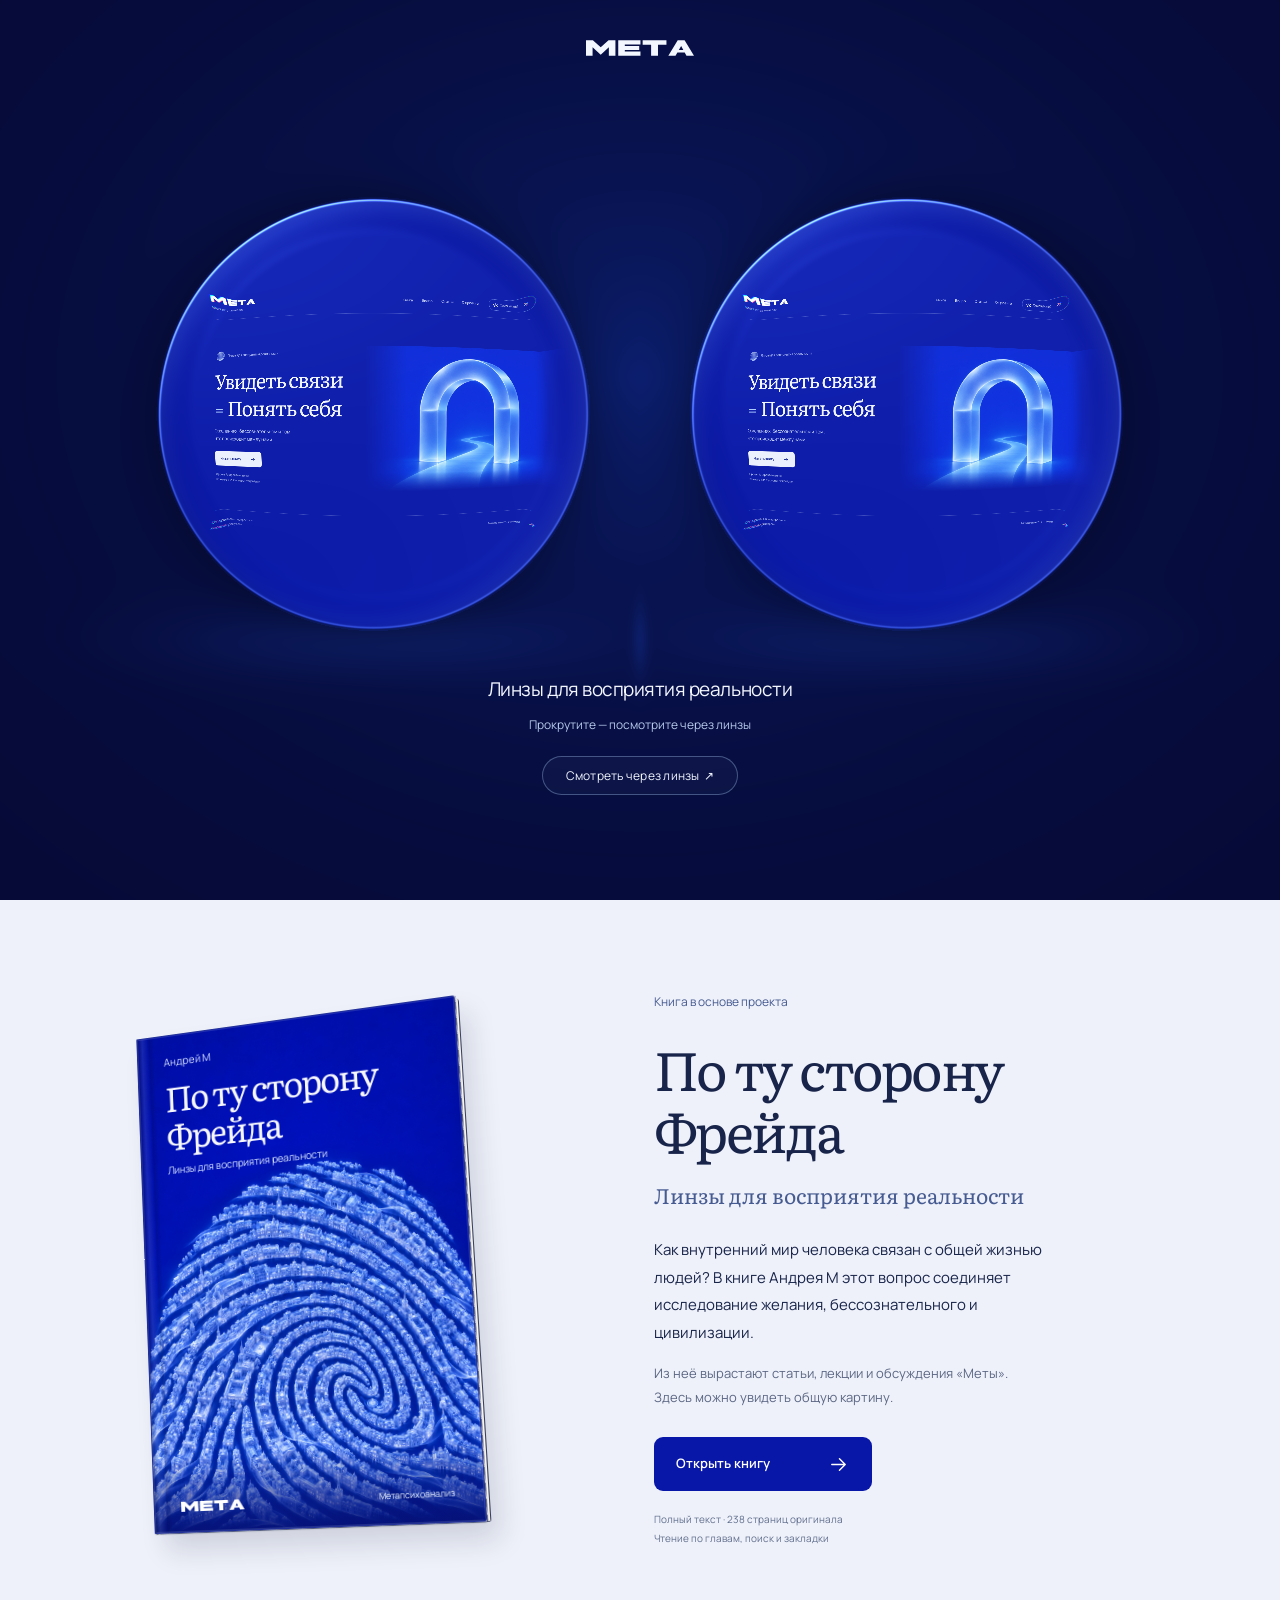
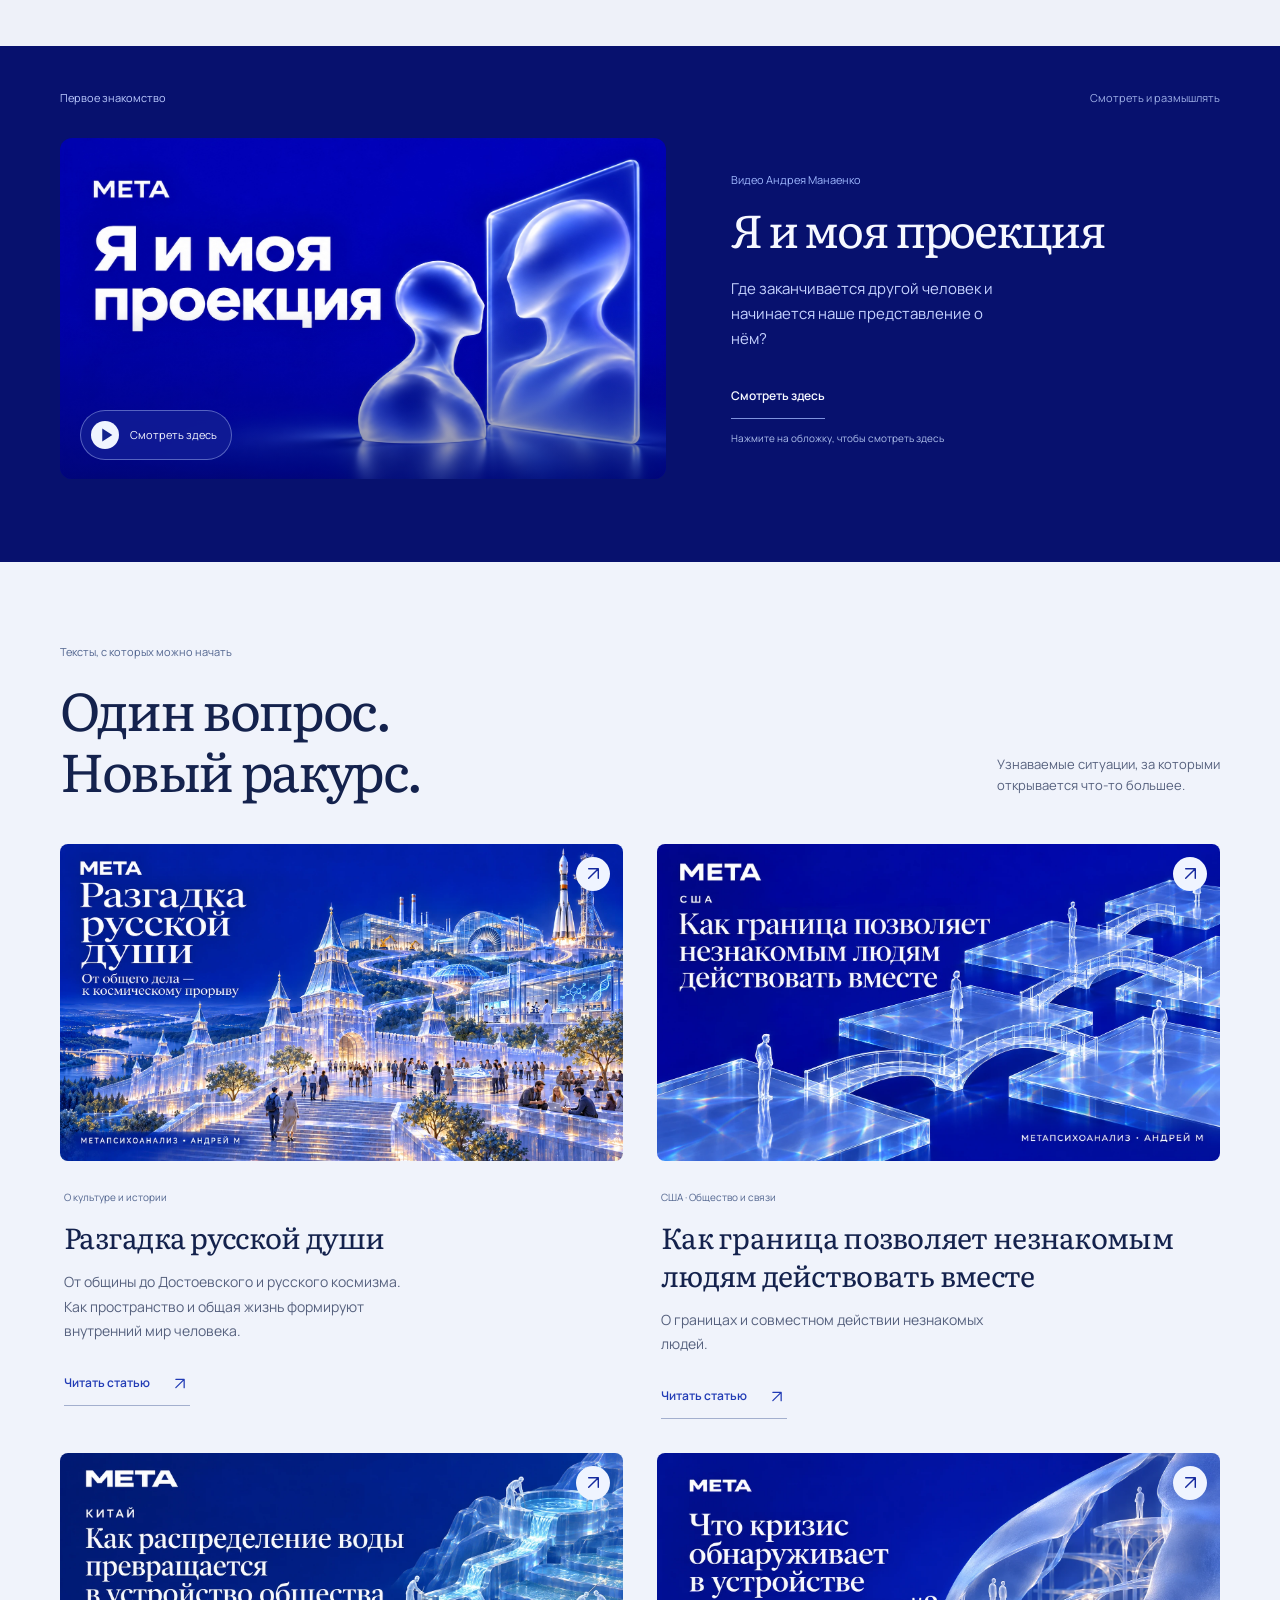
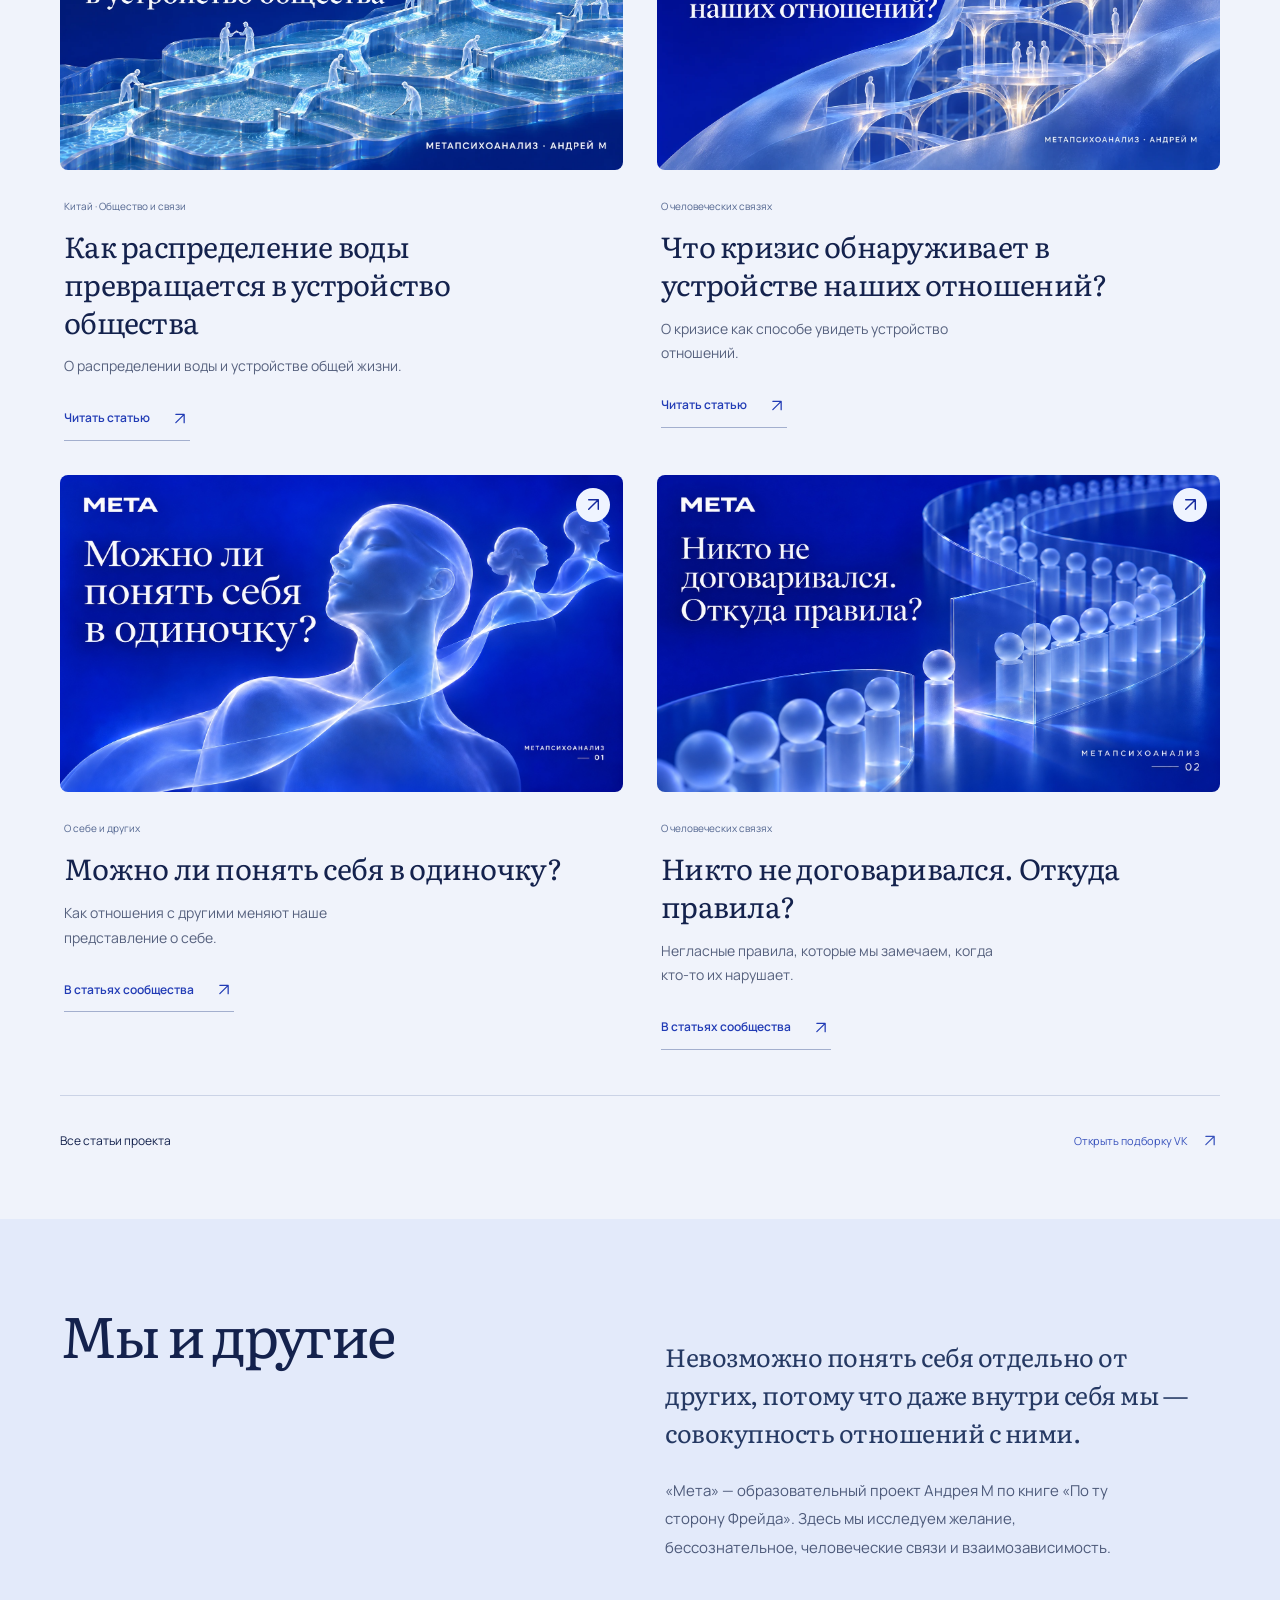
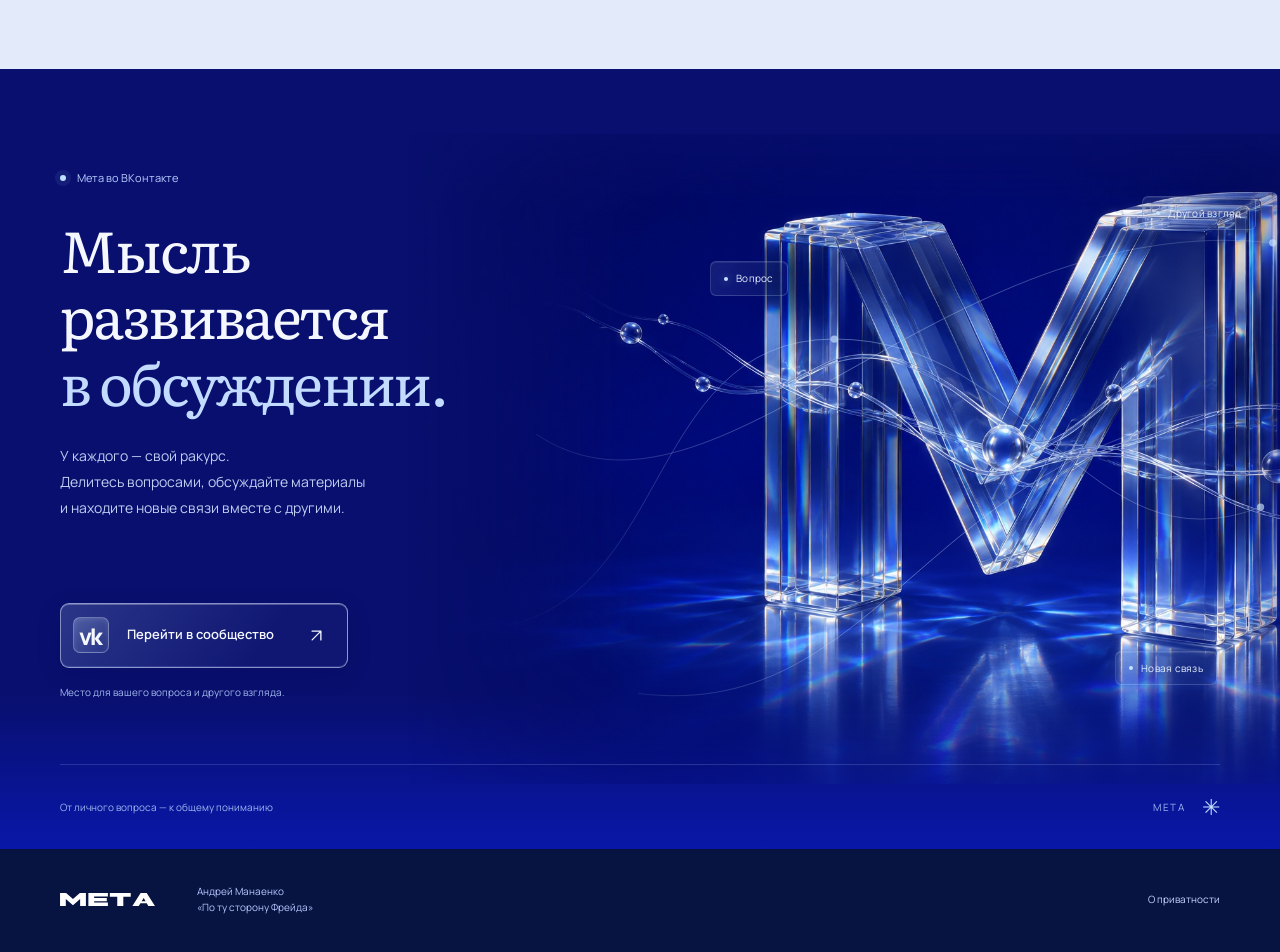
==== commit bdaaf48d: "Restore strong lens refraction with softer glass reflections" ====
--- a/index.html
+++ b/index.html
@@ -39,7 +39,7 @@
         });
       })();
     </script>
-    <script type="module" crossorigin src="./assets/index-DB-2HggE.js"></script>
+    <script type="module" crossorigin src="./assets/index-B5p_3o1X.js"></script>
     <link rel="stylesheet" crossorigin href="./assets/index-p1BBSatr.css">
   </head>
   <body>
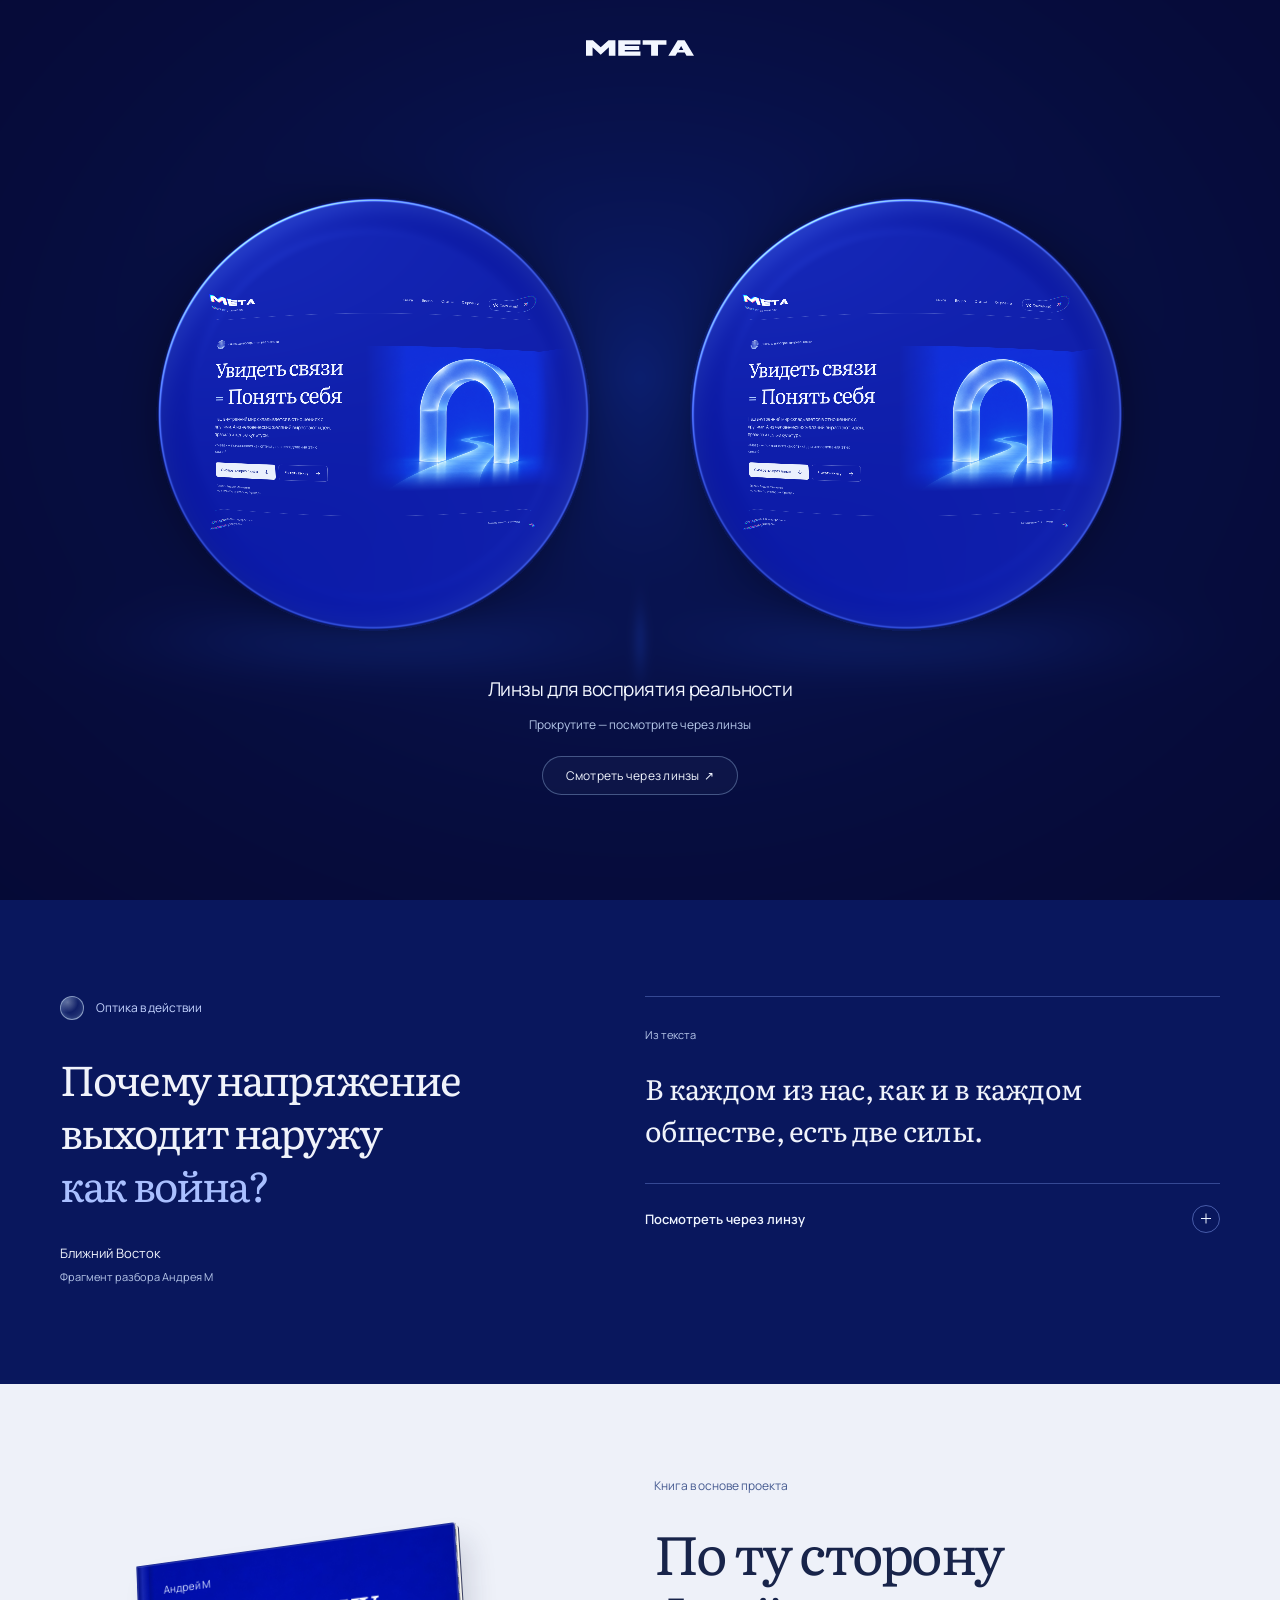
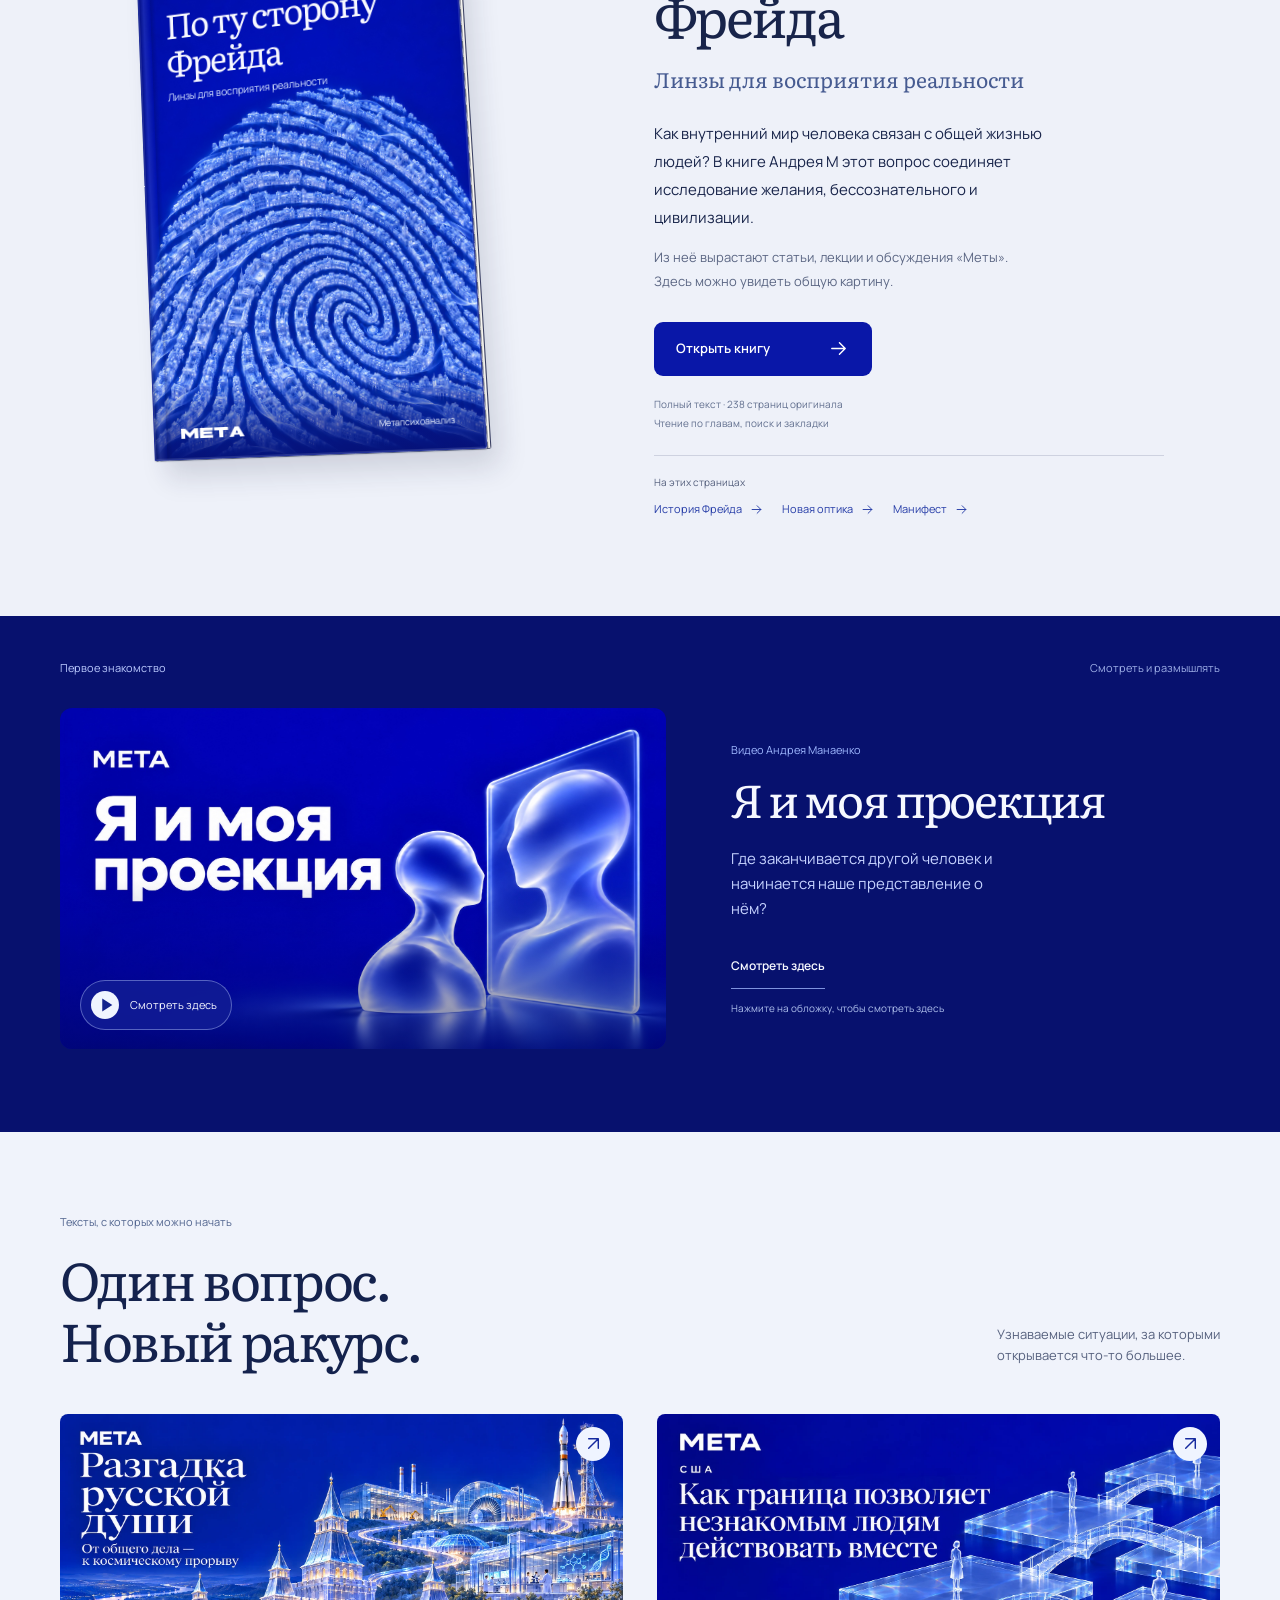
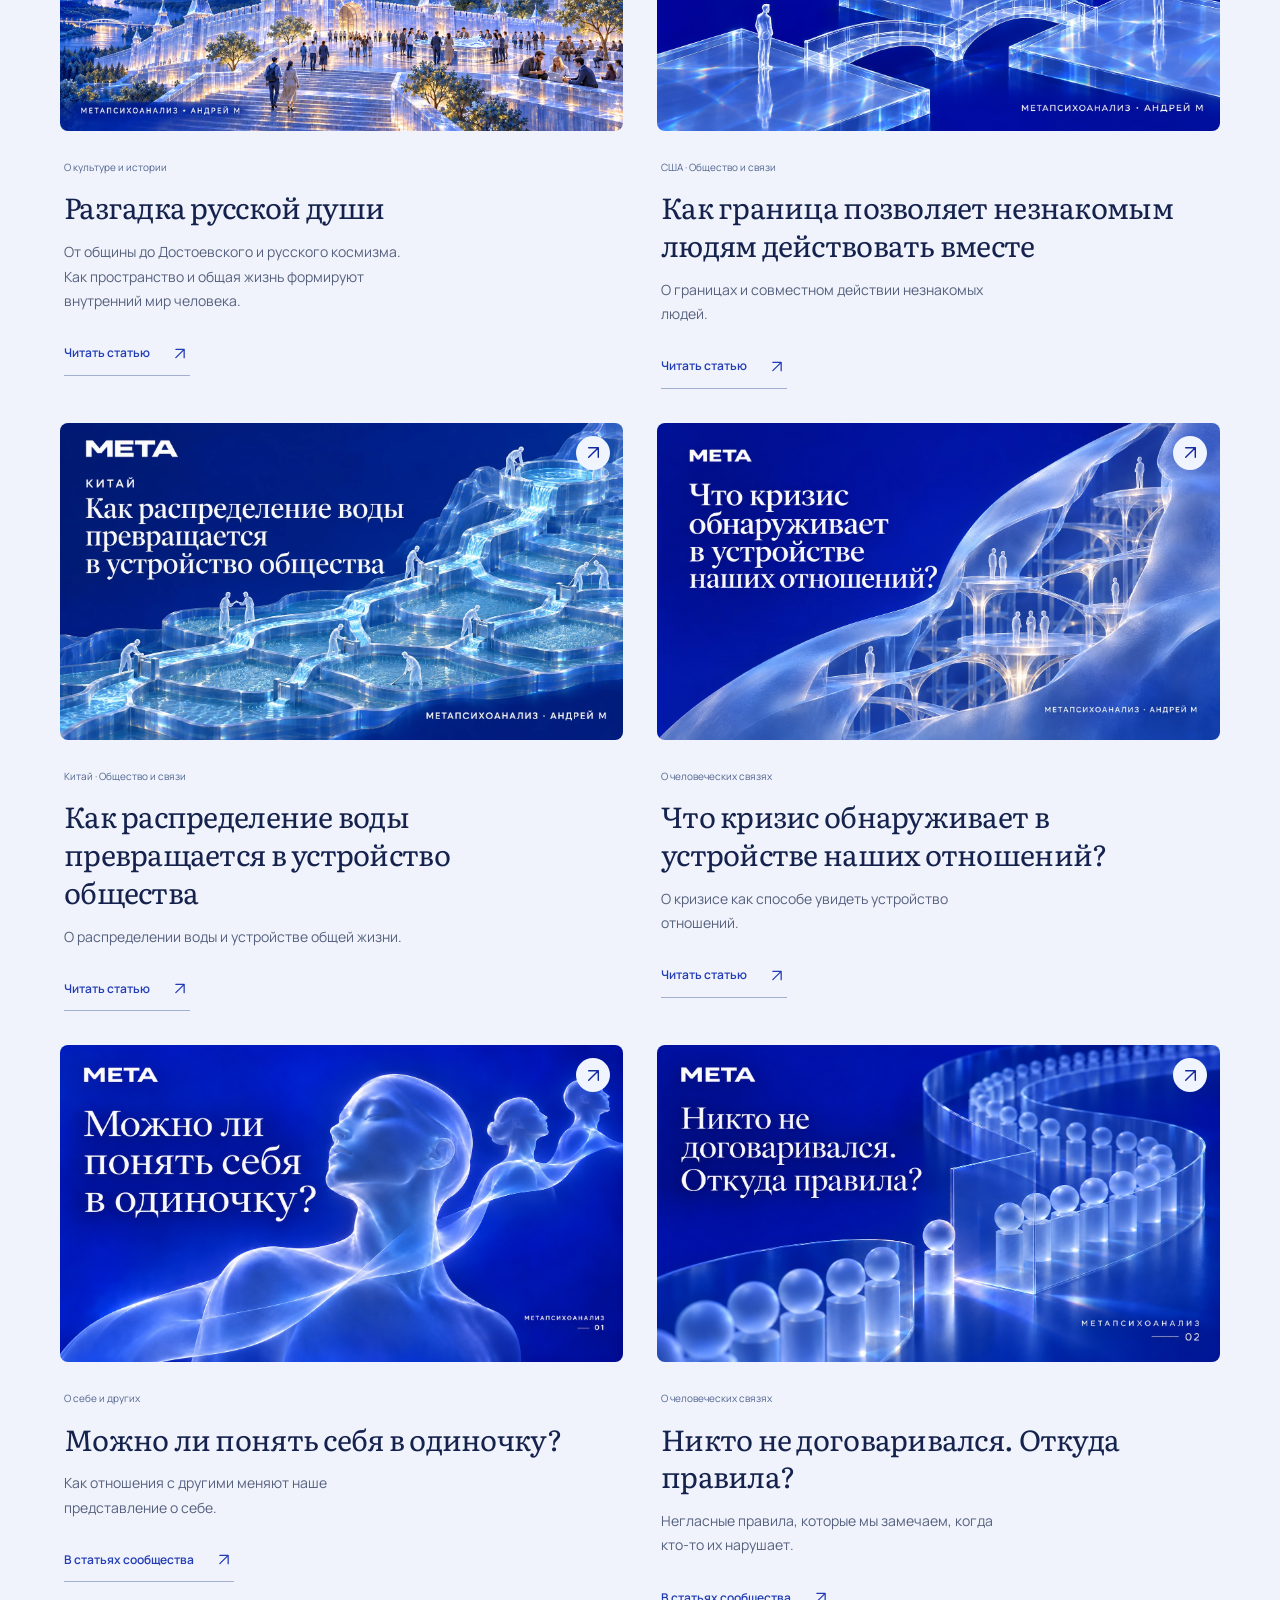
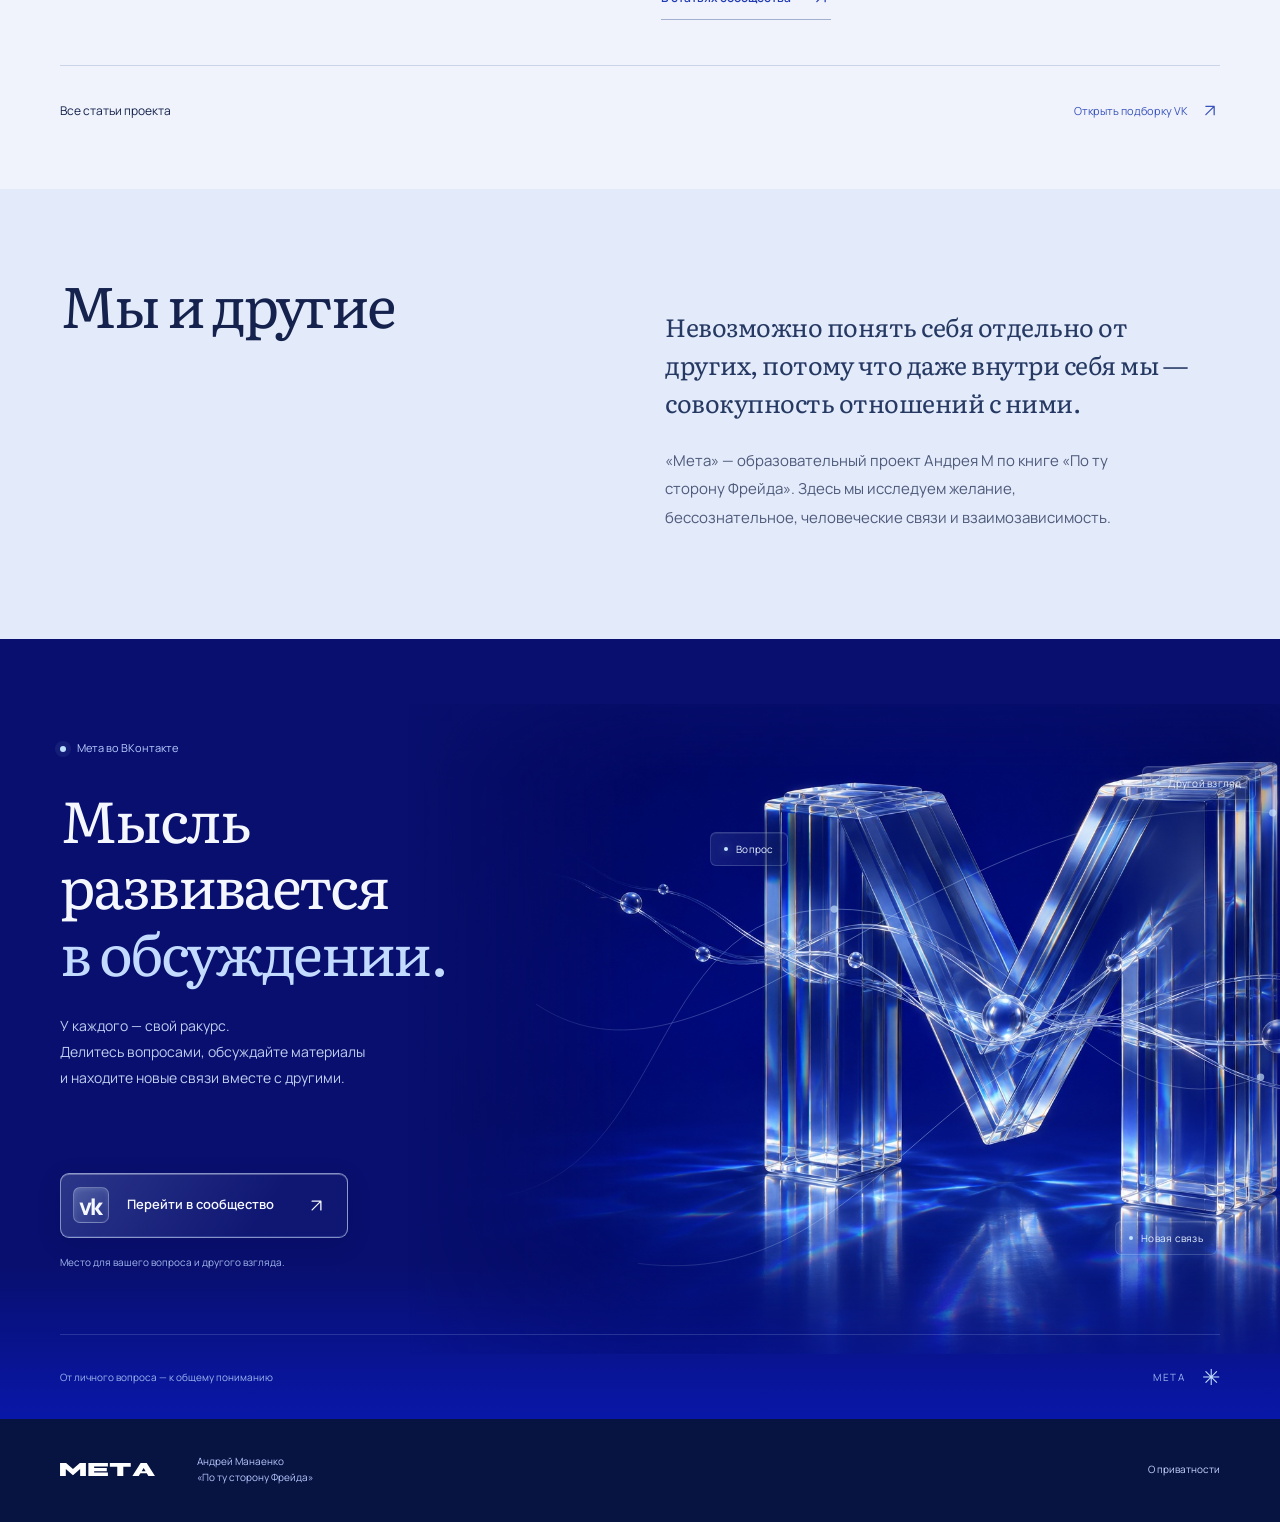
==== commit e8f4c5d9: "Add on-site lens reading and book introduction excerpts" ====
--- a/index.html
+++ b/index.html
@@ -39,8 +39,8 @@
         });
       })();
     </script>
-    <script type="module" crossorigin src="./assets/index-B5p_3o1X.js"></script>
-    <link rel="stylesheet" crossorigin href="./assets/index-p1BBSatr.css">
+    <script type="module" crossorigin src="./assets/index-C-mcLQRm.js"></script>
+    <link rel="stylesheet" crossorigin href="./assets/index-cf37MB7x.css">
   </head>
   <body>
     <div id="boot-screen" aria-label="Загрузка Мета">
--- a/assets/index-cf37MB7x.css
+++ b/assets/index-cf37MB7x.css
@@ -0,0 +1 @@
+@font-face{font-family:Literata;font-style:normal;font-display:swap;font-weight:400;src:url(./literata-cyrillic-400-normal-CNCMA2GQ.woff2)format("woff2"),url(./literata-cyrillic-400-normal-BZoHpSD9.woff)format("woff")}@font-face{font-family:Literata;font-style:normal;font-display:swap;font-weight:400;src:url(./literata-latin-400-normal-CLtNJ872.woff2)format("woff2"),url(./literata-latin-400-normal-CUhpYSl8.woff)format("woff")}@font-face{font-family:Manrope;font-style:normal;font-display:swap;font-weight:400;src:url(./manrope-cyrillic-400-normal-BMzJvInZ.woff2)format("woff2"),url(./manrope-cyrillic-400-normal-Dvx59UGC.woff)format("woff")}@font-face{font-family:Manrope;font-style:normal;font-display:swap;font-weight:400;src:url(./manrope-latin-400-normal-PaqtzbVb.woff2)format("woff2"),url(./manrope-latin-400-normal-8tf8FM3T.woff)format("woff")}@font-face{font-family:Manrope;font-style:normal;font-display:swap;font-weight:600;src:url(./manrope-cyrillic-600-normal-DvRl3Mj-.woff2)format("woff2"),url(./manrope-cyrillic-600-normal-It4mZcQk.woff)format("woff")}@font-face{font-family:Manrope;font-style:normal;font-display:swap;font-weight:600;src:url(./manrope-latin-600-normal-4f0koTD-.woff2)format("woff2"),url(./manrope-latin-600-normal-BqgrALkZ.woff)format("woff")}@font-face{font-family:Manrope;font-style:normal;font-display:swap;font-weight:800;src:url(./manrope-cyrillic-800-normal-AvdZ5mAV.woff2)format("woff2"),url(./manrope-cyrillic-800-normal-BuEMjQU-.woff)format("woff")}@font-face{font-family:Manrope;font-style:normal;font-display:swap;font-weight:800;src:url(./manrope-latin-800-normal-BfWYOv1c.woff2)format("woff2"),url(./manrope-latin-800-normal-uHUdIJgA.woff)format("woff")}:where(button.internal-navigation){appearance:none;text-align:inherit;font:inherit;color:inherit;cursor:pointer;background:0 0;border:0;padding:0}:root{color:#f6f8ff;font-synthesis:none;--blue:#0917a8;--cobalt:#1748ed;--navy:#07116e;--paper:#f0f3fb;--ink:#14224d;--muted:#56617e;--ice:#bacbff;--line:#dee8ff3d;--serif:Literata,Georgia,serif;--safe-top:max(env(safe-area-inset-top,0px),var(--vk-inset-top,0px));--safe-bottom:max(env(safe-area-inset-bottom,0px),var(--vk-inset-bottom,0px));--safe-left:max(env(safe-area-inset-left,0px),var(--vk-inset-left,0px));--safe-right:max(env(safe-area-inset-right,0px),var(--vk-inset-right,0px));--lightningcss-light: ;--lightningcss-dark:initial;color-scheme:dark;background:#0917a8;font-family:Manrope,Arial,sans-serif}*{box-sizing:border-box}html{scroll-behavior:smooth;scroll-padding-top:108px}body{min-width:280px;padding:var(--safe-top) var(--safe-right) 0 var(--safe-left);margin:0;font-size:15px;line-height:1.65}h1,h2,h3,p{margin:0}h1,h2,h3{font-family:var(--serif);font-weight:400}h1,h2{letter-spacing:-.045em}h3{letter-spacing:-.025em}a{color:inherit;text-decoration:none}button{font:inherit;cursor:pointer}button,a{-webkit-tap-highlight-color:transparent}button{color:inherit}img{max-width:100%;height:auto;display:block}button,summary,a{touch-action:manipulation}a:focus-visible,button:focus-visible,summary:focus-visible{outline-offset:6px;outline:3px solid #73adff}section:focus{outline:none}svg{flex-shrink:0}.icon{width:23px;height:23px}.wrap{width:min(1160px,100% - 96px);margin-inline:auto}.skip-link{z-index:20;color:var(--blue);background:#fff;padding:12px 20px;position:fixed;top:8px;left:16px;transform:translateY(-200%)}.skip-link:focus{transform:none}.header{z-index:5;background:var(--blue);position:relative}.header-inner{border-bottom:1px solid var(--line);align-items:center;gap:40px;height:101px;display:flex}.brand{flex-direction:column;flex-shrink:0;gap:9px;display:flex}.brand img{filter:brightness(0)invert();width:147px}.brand>span{letter-spacing:.085em;color:#d6dfff;font-size:10px}.desktop-nav{gap:32px;margin-left:auto;font-size:13px;display:flex}.desktop-nav :is(a,button){color:#e1e7ff;padding-block:12px}.desktop-nav :is(a,button):hover{color:#fff;text-underline-offset:7px;text-decoration:underline}.header-community{border:1px solid #6479de;border-radius:30px;align-items:center;gap:10px;min-height:44px;padding:9px 15px;font-size:12px;display:flex}.header-community .icon{width:17px}.vk-label{letter-spacing:-.08em;font-size:19px;font-weight:600;line-height:1}.header-community:hover{background:#2340c2}.hero{background:var(--blue);position:relative;overflow:hidden}.hero-inner{align-items:center;min-height:631px;display:flex;position:relative}.hero-copy{z-index:2;pointer-events:none;padding:62px 0 50px;position:relative}.hero-copy :is(a,button){pointer-events:auto}.intro-label{color:#dce6ff;align-items:center;gap:9px;margin-bottom:28px;font-size:12px;display:flex}.lens-icon{width:40px;height:40px;overflow:visible}.hero h1 .hero-equation{align-items:baseline;gap:.18em;display:flex}.hero h1 .equation-sign{color:#aecbff;letter-spacing:0;font-family:Manrope,Arial,sans-serif;font-size:.74em;font-weight:400}.hero h1{letter-spacing:-.055em;font-size:clamp(52px,5.8vw,76px);line-height:1.18}.hero h1 span{display:block}.hero-lead{color:#d8e2ff;max-width:40ch;margin-top:27px;font-size:17px;line-height:1.65}.button{border:0;border-radius:9px;justify-content:space-between;align-items:center;gap:35px;min-height:54px;padding:15px 22px;font-size:13px;font-weight:600;transition:transform .16s ease-out,background-color .16s ease-out;display:inline-flex}.button:hover{transform:translateY(-2px)}.button:active{transform:translateY(0)}.button-light{color:#13238d;background:#f1f5ff}.button-light:hover{background:#fff}.hero .button{margin-top:31px}.hero-caption{color:#c3cff6;margin-top:24px;font-size:11px;line-height:1.65}.hero-art{pointer-events:none;align-items:center;width:730px;display:flex;position:absolute;top:28px;bottom:0;right:-125px;-webkit-mask-image:linear-gradient(90deg,#0000 0%,#000 19% 90%,#0000 100%);mask-image:linear-gradient(90deg,#0000 0%,#000 19% 90%,#0000 100%)}.hero-art img{width:100%;-webkit-mask-image:linear-gradient(#0000 0%,#000 12% 87%,#0000 100%);mask-image:linear-gradient(#0000 0%,#000 12% 87%,#0000 100%)}.hero-art{mix-blend-mode:screen}.hero-bottom{border-top:1px solid var(--line);color:#d0dcff;justify-content:space-between;align-items:center;padding:22px 0 29px;font-size:11px;display:flex}.hero-bottom :is(a,button){align-items:center;gap:18px;min-height:44px;display:flex}.hero-bottom :is(a,button):hover{color:#fff}.hero-bottom .icon{width:20px}.video-section{background:var(--navy);padding:43px 0 83px}.section-kicker{color:#bccbff;justify-content:space-between;margin-bottom:31px;font-size:11px;display:flex}.section-kicker span:last-child{color:#9eafe7}.video-layout{grid-template-columns:1.24fr 1fr;align-items:center;gap:65px;display:grid}.video-poster{isolation:isolate;outline-offset:5px;aspect-ratio:1672/941;border-radius:12px;display:block;position:relative;overflow:hidden}.video-poster>img{object-fit:cover;width:100%;height:100%}.video-poster:after{content:"";pointer-events:none;z-index:0;background:linear-gradient(#0000,#00084c8c);position:absolute;inset:50% 0 0}.play-control{z-index:1;-webkit-backdrop-filter:blur(14px);backdrop-filter:blur(14px);background:#111d95d9;border:1px solid #bacbff6b;border-radius:28px;align-items:center;gap:11px;padding:10px 14px 10px 10px;font-size:11px;transition:background-color .18s;display:flex;position:absolute;bottom:19px;left:20px}.play-control>.icon:first-child{color:#13238d;background:#eff4ff;border-radius:50%;width:28px;height:28px;padding:3px}.play-control>.icon:last-child{width:16px}.video-poster:hover .play-control{background:#1a36d9}.video-copy h2{max-width:9em;margin:13px 0 22px;font-size:46px;line-height:1.18}.video-copy>p:not(.content-type){color:#c6d3ff;max-width:30ch;font-size:15px}.content-type{font-size:11px;line-height:1.5}.video-copy .content-type{color:#9fb8ff}.text-link{border-bottom:1px solid #a3afce;align-items:center;gap:20px;min-height:44px;padding-block:6px;font-size:12px;font-weight:600;display:inline-flex}.text-link .icon{width:20px}.light-link{color:#f8faff;border-color:#7f93df;margin-top:23px}.text-link:hover{border-color:currentColor}.link-note{color:#aebfec;margin-top:11px;font-size:10px;display:block}.video-frame{aspect-ratio:1672/941;background:#020731;border:0;border-radius:12px;width:100%}.articles-section{background:var(--paper);color:var(--ink);--lightningcss-light:initial;--lightningcss-dark: ;color-scheme:light;padding:82px 0 56px}.section-heading{justify-content:space-between;align-items:end;gap:40px;margin-bottom:43px;display:flex}.section-heading .content-type{color:#52658f;margin-bottom:17px}.section-heading h2{font-size:53px;line-height:1.16}.section-heading>p{color:var(--muted);padding-bottom:4px;font-size:13px}.articles-grid{grid-template-columns:1fr 1fr;gap:34px;display:grid}.article-card{min-width:0}.article-image{isolation:isolate;border-radius:8px;display:block;position:relative}.article-image img{aspect-ratio:1672/941;object-fit:cover;border-radius:8px}.image-link-icon{color:#152a9f;background:#eff4ff;border-radius:50%;justify-content:center;align-items:center;width:34px;height:34px;transition:transform .18s;display:flex;position:absolute;top:13px;right:13px}.article-image:hover .image-link-icon{transform:translate(2px,-2px)}.article-body{padding:23px 4px 0}.article-topic{color:#52658f;font-size:10px}.article-body h3{max-width:18em;margin:10px 0 14px;font-size:29px;line-height:1.3}.article-body>p{color:var(--muted);max-width:39ch;font-size:14px;line-height:1.75}.article-body .text-link{color:#213bb5;margin-top:18px}.all-articles{border-top:1px solid #cbd3e6;justify-content:space-between;align-items:center;gap:20px;min-height:68px;margin-top:45px;padding-top:23px;font-size:12px;display:flex}.all-articles>span:last-child{color:#3852bc;align-items:center;gap:12px;font-size:11px;display:flex}.all-articles .icon{width:20px}.all-articles:hover{color:#2144dd}.about-section{color:var(--ink);--lightningcss-light:initial;--lightningcss-dark: ;color-scheme:light;background:#e3eafa;padding:82px 0 89px}.about-layout{grid-template-columns:1fr 1.12fr;gap:110px;display:grid}.about-title .content-type{color:#52658f;margin-bottom:22px}.about-title h2{font-size:57px;line-height:1.16}.about-signature{color:#52658f;margin-top:29px;font-size:10px;display:block}.about-copy{padding-top:37px}.about-copy p{color:#4d5a7a;max-width:53ch;margin-bottom:18px;font-size:15px;line-height:1.9}.about-copy .large-copy{font-family:var(--serif);letter-spacing:-.02em;color:#253963;margin-bottom:25px;font-size:25px;line-height:1.52}.approach{border-top:1px solid #bfcbe4;margin-top:27px}.approach summary{cursor:pointer;color:#314572;justify-content:space-between;align-items:center;gap:16px;min-height:62px;font-size:11px;list-style:none;display:flex}.approach summary::-webkit-details-marker{display:none}.approach summary .icon{width:18px;transition:transform .18s}.approach[open] summary .icon{transform:rotate(180deg)}.approach>div p{margin:1px 0 0;font-size:12px;line-height:1.85}.footer{border-top:1px solid var(--line);color:#b6c7ff;align-items:center;gap:42px;padding:27px 0 31px;font-size:10px;display:flex}.footer-brand img{filter:brightness(0)invert();width:95px}.privacy-button{color:#c7d4ff;background:0 0;border:0;min-height:44px;margin-left:auto;padding:12px 0;font-size:10px}.privacy-button:hover{text-underline-offset:4px;text-decoration:underline}.mobile-nav{display:none}dialog{width:min(520px,100% - 32px);max-height:calc(100dvh - 60px);color:var(--ink);--lightningcss-light:initial;--lightningcss-dark: ;color-scheme:light;background:#f0f3fb;border:1px solid #d2dbee;border-radius:16px;padding:28px;box-shadow:0 20px 100px #0006}dialog::backdrop{-webkit-backdrop-filter:blur(5px);backdrop-filter:blur(5px);background:#020940b8}.dialog-top{color:#5f6c8c;justify-content:space-between;align-items:center;font-size:12px;display:flex}.close-button{width:44px;height:44px;color:var(--ink);background:0 0;border:0;place-items:center;display:grid}dialog h2{margin:14px 0 22px;font-size:30px}dialog p{color:#52607d;margin:0 0 17px;font-size:13px}dialog .button{margin-top:5px}.button-blue{background:var(--blue);color:#fff}.hero{min-height:calc(100svh - 101px - var(--safe-top));flex-direction:column;display:flex}.hero-inner{flex:1}.hero-bottom{flex-shrink:0}@media (max-width:760px){.hero{min-height:calc(100svh - 85px - var(--safe-top))}}.hero-art-entry{flex-shrink:0;justify-content:center;width:100%;display:flex}.hero-line{margin-block:-.12em;padding-block:.12em;overflow:clip}@media (min-width:1500px){.hero-inner{min-height:670px}.hero-art{width:780px;right:-145px}}@media (max-width:1100px){.wrap{width:calc(100% - 64px)}.header-inner{gap:26px}.desktop-nav{gap:22px}.hero-art{opacity:.92;width:680px;right:-160px}.hero h1{font-size:62px}.hero-lead{font-size:16px}.video-layout{gap:36px}.video-copy h2{font-size:38px}.section-heading h2{font-size:47px}.article-body h3{font-size:26px}.about-layout{gap:65px}}@media (max-width:760px){html{scroll-padding-top:24px}.wrap{width:calc(100% - 40px)}body{padding-bottom:calc(76px + var(--safe-bottom))}.header-inner{justify-content:space-between;gap:20px;height:85px}.brand img{width:130px}.brand>span{letter-spacing:.06em;font-size:9px}.desktop-nav{display:none}.header-community{gap:8px;padding:9px 12px;font-size:10px}.header-community .vk-label{font-size:17px}.header-community>.icon{width:15px}.hero-inner{flex-direction:column;align-items:stretch;min-height:0;display:flex}.hero-copy{pointer-events:auto;padding:35px 0 0}.intro-label{gap:8px;margin-bottom:23px;font-size:10px}.lens-icon{width:32px;height:32px}.hero h1{letter-spacing:-.053em;font-size:clamp(32px,8.75vw,62px);line-height:1.2}.hero-lead{max-width:36ch;margin-top:21px;font-size:14px;line-height:1.7}.hero .button{margin-top:23px}.button{gap:36px;min-height:52px;padding:13px 18px;font-size:12px}.hero-caption{margin-top:18px;font-size:10px}.hero-art{opacity:1;justify-content:center;width:calc(100% + 40px);height:292px;margin:0 -20px;position:relative;inset:auto;overflow:hidden;-webkit-mask-image:linear-gradient(#0000,#000 15% 85%,#0000);mask-image:linear-gradient(#0000,#000 15% 85%,#0000)}.hero-art img{flex-shrink:0;width:100%;max-width:480px;-webkit-mask-image:linear-gradient(90deg,#0000,#000 13% 85%,#0000);mask-image:linear-gradient(90deg,#0000,#000 13% 85%,#0000)}.hero-bottom{gap:15px;padding:17px 0 22px;font-size:10px}.hero-bottom :is(a,button){gap:7px;font-size:10px}.hero-bottom .icon{width:18px}.video-section{padding:29px 0 45px}.section-kicker{margin-bottom:22px;font-size:10px}.section-kicker span:last-child{font-size:9px}.video-layout{grid-template-columns:1fr;gap:24px}.video-poster{border-radius:9px}.play-control{gap:9px;padding:8px 11px 8px 8px;font-size:10px;bottom:12px;left:12px}.play-control>.icon:first-child{width:24px;height:24px}.video-copy .content-type{font-size:10px}.video-copy h2{max-width:none;margin:10px 0 16px;font-size:36px}.video-copy>p:not(.content-type){max-width:36ch;font-size:14px}.light-link{margin-top:15px}.link-note{font-size:10px}.articles-section{padding:43px 0 30px}.section-heading{margin-bottom:27px;display:block}.section-heading h2{font-size:39px}.section-heading .content-type{margin-bottom:16px;font-size:10px}.section-heading>p{margin-top:20px;font-size:12px}.articles-grid{grid-template-columns:1fr;gap:34px}.article-body{padding:18px 1px 0}.article-body h3{max-width:19em;margin:9px 0 11px;font-size:27px;line-height:1.32}.article-body>p{max-width:42ch;font-size:14px}.article-body .text-link{margin-top:10px}.text-link{font-size:11px}.all-articles{gap:12px;margin-top:30px;padding-top:17px;font-size:11px}.all-articles>span:last-child{gap:6px;font-size:10px}.about-section{padding:42px 0 44px}.about-layout{grid-template-columns:1fr;gap:27px}.about-title h2{font-size:44px;line-height:1.2}.about-title .content-type{margin-bottom:17px;font-size:10px}.about-signature{margin-top:20px;font-size:9px}.about-copy{padding:0}.about-copy .large-copy{max-width:25ch;margin-bottom:21px;font-size:24px}.about-copy p{max-width:50ch;font-size:14px}.approach{margin-top:22px}.approach summary{min-height:58px;font-size:11px}.footer{flex-wrap:wrap;gap:20px;padding:24px 0;font-size:9px}.footer-brand img{width:82px}.privacy-button{margin-left:0;font-size:10px}.mobile-nav{z-index:10;color:#667295;-webkit-backdrop-filter:blur(18px);backdrop-filter:blur(18px);padding:8px max(9px,var(--safe-right)) calc(8px + var(--safe-bottom)) max(9px,var(--safe-left));background:#f0f4fff5;border-top:1px solid #ccd6ed;grid-template-columns:repeat(5,1fr);display:grid;position:fixed;bottom:0;left:0;right:0;box-shadow:0 -5px 30px #07116e12}.mobile-nav :is(a,button){border-radius:9px;flex-direction:column;justify-content:center;align-items:center;gap:4px;min-height:49px;font-size:9px;line-height:1.3;display:flex}.mobile-nav .icon{width:21px;height:21px}.mobile-nav :is(a,button)[aria-current]{color:#1339cf;background:#dce6ff}.desktop-break{display:none}dialog{max-height:calc(100dvh - 100px - var(--safe-top) - var(--safe-bottom));padding:22px}}@media (max-width:359px){.wrap{width:calc(100% - 32px)}.header-community>span:not(.vk-label){display:none}.header-community{justify-content:center;min-width:60px}.hero h1{font-size:30px}.hero-art{height:253px}.hero-bottom,.hero-bottom :is(a,button){font-size:9px}.section-kicker span:last-child{display:none}.video-copy h2{font-size:31px}.section-heading h2{font-size:35px}.article-body h3{font-size:25px}.all-articles{align-items:start}.all-articles>span:last-child{text-align:right;max-width:140px}.footer{gap:18px}.privacy-button{text-align:left;flex-basis:100%;min-height:30px;padding:3px 0}}@media (min-width:761px) and (max-width:980px){.hero-art{width:550px;right:-145px}}@media (prefers-reduced-motion:reduce){html{scroll-behavior:auto}*,:before,:after{transition:none!important;animation:none!important}.button:hover{transform:none}}.book-entry-section{color:#18244a;--lightningcss-light:initial;--lightningcss-dark: ;color-scheme:light;background:#eef1f9;padding:92px 0 98px}.book-entry-inner{grid-template-columns:1fr 1.12fr;align-items:center;gap:88px;display:grid}.book-entry-art{justify-content:center;padding:12px 18px 16px 0;display:flex}.book-entry-copy{max-width:510px}.book-entry-label{color:#465b91;margin-bottom:25px;font-size:12px}.book-entry-copy h2{letter-spacing:-.045em;font-size:clamp(43px,4.2vw,60px);line-height:1.16}.book-entry-subtitle{font-family:var(--serif);color:#465b91;margin-top:18px;font-size:21px;line-height:1.45}.book-entry-description{max-width:47ch;margin-top:26px;font-size:15px;line-height:1.85}.book-entry-context{color:#5c6784;max-width:46ch;margin-top:14px;font-size:13px;line-height:1.85}.book-entry-copy .button{min-width:218px;margin-top:28px}.book-entry-note{color:#62708f;margin-top:19px;font-size:10px;line-height:1.9}@media (max-width:1100px){.book-entry-inner{grid-template-columns:1fr 1.1fr;gap:48px}.book-entry-section{padding:72px 0 78px}.book-entry-art .meta-book{max-width:310px}.book-entry-description{font-size:14px}.book-entry-subtitle{font-size:19px}}@media (max-width:760px){.book-entry-section{padding:49px 0 46px}.book-entry-inner{grid-template-columns:1fr;gap:39px}.book-entry-art{padding:3px 16px 7px}.book-entry-art .meta-book{max-width:252px}.book-entry-copy{width:100%;max-width:520px;margin:auto}.book-entry-label{margin-bottom:18px;font-size:10px}.book-entry-copy h2{font-size:40px;line-height:1.19}.book-entry-subtitle{margin-top:15px;font-size:17px}.book-entry-description{margin-top:22px;font-size:14px}.book-entry-context{margin-top:13px;font-size:12px}.book-entry-copy .button{min-width:215px;margin-top:24px}.book-entry-note{margin-top:16px;font-size:10px}}@media (max-width:359px){.book-entry-copy h2{font-size:34px}.book-entry-art .meta-book{max-width:226px}.book-entry-inner{gap:32px}.book-entry-subtitle{font-size:16px}}.articles-horizontal{box-sizing:border-box;align-items:center;height:100svh;padding:28px 0;display:flex;overflow:hidden}.articles-horizontal>.wrap{min-width:0}.articles-horizontal .section-heading{align-items:end;margin-bottom:22px}.articles-horizontal .section-heading h2{font-size:clamp(30px,4vw,52px);line-height:1.12}.articles-horizontal .section-heading h2 br{display:none}.articles-horizontal .section-heading .content-type{margin-bottom:10px}.articles-horizontal .articles-grid{gap:32px;display:flex;position:relative;overflow:visible}.articles-horizontal .article-card{flex:0 0 min(48vw,560px,56.85svh);min-width:0}.articles-horizontal .article-image img{object-fit:contain;background:0 0;width:100%;height:auto;max-height:none}.articles-horizontal .article-body{padding-top:14px}.articles-horizontal .article-body h3{margin:8px 0;font-size:clamp(20px,2vw,28px);line-height:1.25}.articles-horizontal .article-body>p{font-size:13px;line-height:1.6}.articles-horizontal .article-body .text-link{margin-top:8px}.articles-horizontal .all-articles{margin-top:18px;padding-top:12px}.book-entry-art{perspective:1600px;min-width:0;position:relative}.book-preview{aspect-ratio:2/3;width:min(100%,342px);transform-style:preserve-3d;position:relative;transform:rotateX(6deg)rotateY(-18deg)rotate(-3deg)}.book-paper,.book-leaf{transform-style:preserve-3d;transform-origin:0;position:absolute;inset:0}.book-base{z-index:0;background:#faf9f5;overflow:hidden;box-shadow:inset 13px 0 22px #18244a18}.book-back-board{background:#363c60;border-radius:1px 3px 3px 1px;position:absolute;inset:0 -1px -1px 0;transform:translateZ(-10px);box-shadow:7px 16px 28px #1c234327}.book-page-edge{transform-origin:100%;background:linear-gradient(90deg,#e8e6df,#fbfaf6 45%,#d8d6d0);border:1px solid #dedcd6;width:10px;position:absolute;top:1px;bottom:0;right:0;transform:rotateY(-90deg)}.book-bottom-edge{transform-origin:bottom;background:linear-gradient(#e1dfd8,#f4f2ed 60%,#d1cfc8);height:10px;position:absolute;bottom:0;left:1px;right:0;transform:rotateX(90deg);box-shadow:inset 0 2px #fff9,inset 0 -2px #faf9f5}.book-spine{transform-origin:0;background:linear-gradient(90deg,#222a50,#515978 45%,#232b50);border-radius:2px;width:11px;position:absolute;top:0;bottom:-1px;left:0;transform:rotateY(90deg)}.book-leaf{--turn-shade:0}.book-leaf[data-leaf="1"]{z-index:2;transform:translateZ(.5px)}.book-leaf[data-leaf="0"]{z-index:3;transform:translateZ(1px)}.book-cover-leaf{z-index:4;transform:translateZ(2px)}.leaf-front,.leaf-back{backface-visibility:hidden;background:#faf9f5;border-radius:1px 3px 3px 1px;position:absolute;inset:0;overflow:hidden;transform:translateZ(.4px);box-shadow:inset 13px 0 22px #18244a18,0 1px 1px #18244a20}.leaf-back{transform:rotateY(180deg)translateZ(.4px);box-shadow:inset -14px 0 24px #18244a24,-1px 1px 2px #18244a20}.leaf-front:after,.leaf-back:after{content:"";pointer-events:none;background:linear-gradient(90deg,rgba(20,30,60,var(--turn-shade)),transparent 70%);position:absolute;inset:0}.leaf-back:after{background:linear-gradient(270deg,rgba(20,30,60,var(--turn-shade)),transparent 70%)}.book-cover-leaf>.leaf-front{background:#08137c;border:1px solid #819dff38;transform:translateZ(2px)}.book-cover-leaf>.leaf-back{background:#faf9f5;border:0;transform:rotateY(180deg)translateZ(2px);box-shadow:inset -16px 0 23px #302a2019,-1px 1px 2px #25283926}.book-cover-edge{transform-origin:100%;background:#29334d;width:3px;position:absolute;top:0;bottom:0;right:0;transform:translateZ(2px)rotateY(-90deg)}.book-preview .meta-book{filter:none;width:100%;max-width:none;height:100%;transform:none}.book-preview .meta-book:after{display:none}.paper-segments{transform-style:preserve-3d;visibility:hidden;position:absolute;inset:0}.paper-facet{transform-origin:0;height:100%;transform-style:preserve-3d;position:absolute;top:0;left:0}.facet-front,.facet-back{backface-visibility:hidden;background:#faf9f5;position:absolute;inset:0;overflow:hidden;transform:translateZ(.12px)}.facet-back{transform:rotateY(180deg)translateZ(.12px)}.facet-page{background:#faf9f5;position:absolute;top:0}.facet-front .facet-page{box-shadow:inset 13px 0 22px #18244a18}.facet-back .facet-page{box-shadow:inset -14px 0 24px #18244a24}.facet-front:after,.facet-back:after{content:"";opacity:var(--facet-shade,0);pointer-events:none;background:#352d22;position:absolute;inset:0}.is-curling>.leaf-front,.is-curling>.leaf-back{visibility:hidden}.is-curling>.paper-segments{visibility:visible}.paper-content{color:#28314b;height:100%;padding:10% 10% 12%;position:relative;container-type:inline-size}.paper-content small{letter-spacing:.1em;color:#788197;border-bottom:1px solid #a9afbe40;padding-bottom:8%;font:500 clamp(5px,.5vw,7px)/1.5 Manrope,sans-serif;display:block}.paper-content h3{margin:12% 0 8%;font:400 clamp(10px,8.8cqw,19px)/1.35 Literata,Georgia,serif}.paper-content p{text-wrap:pretty;margin-top:12%;font:400 clamp(6px,6cqw,12px)/1.75 Literata,Georgia,serif}.paper-content h3+p{margin-top:0}.paper-content footer{color:#788197;font:500 clamp(5px,.5vw,7px)/1.4 Manrope,sans-serif;position:absolute;bottom:5%;left:10%;right:10%}.book-scene{align-items:center;min-height:100svh;padding:48px 0;display:flex}.book-scene .book-entry-inner{grid-template-columns:1.12fr 1fr;gap:64px}.book-scene .book-entry-art{align-items:center;min-height:480px;padding:0}.book-scene .book-preview{flex-shrink:0;width:min(44%,300px)}@media (min-width:761px) and (max-width:1100px){.book-scene .book-entry-inner{gap:38px}.book-scene .book-entry-copy h2{font-size:36px}.book-scene .book-entry-art{min-height:420px}.book-scene .book-entry-subtitle{font-size:18px}.book-scene .book-entry-label{margin-bottom:18px}}@media (max-width:760px){.book-preview{width:252px}.book-scene{min-height:0;padding:48px 0}.book-scene .book-entry-inner{grid-template-columns:1fr;gap:35px}.book-scene .book-entry-art{z-index:1;background:#eef1f9;height:clamp(310px,70vw,450px);min-height:0}.book-scene .book-preview{width:min(42%,205px)}.paper-content h3{font-size:12px}.paper-content p{font-size:clamp(6px,6cqw,10px);line-height:1.65}.paper-content small,.paper-content footer{font-size:5px}}@media (max-height:649px) and (min-width:761px){.book-scene{min-height:0}.book-scene .book-entry-art{min-height:360px}}.hero-art-entry[data-image-pending]{visibility:hidden!important}.community-section{isolation:isolate;background:#07106e;background:linear-gradient(180deg, #080f6e 0%, #080f6e 80%, var(--blue) 100%);position:relative;overflow:clip}.community-inner{grid-template-rows:1fr auto auto;grid-template-columns:1fr 1fr;min-height:780px;padding-top:100px;display:grid;position:relative}.community-copy,.community-action{z-index:2;grid-column:1;position:relative}.community-eyebrow{color:#b9ccff;align-items:center;gap:11px;margin-bottom:27px;font-size:11px;display:flex}.community-eyebrow>span{background:#bedfff;border-radius:50%;width:6px;height:6px;box-shadow:0 0 0 5px #b4d7ff12}.community-copy h2{letter-spacing:-.045em;color:#f5f7ff;font-size:clamp(46px,4.5vw,64px);line-height:1.16}.community-copy h2>span{color:#c2dbff}.community-description{color:#c0cff2;max-width:39ch;margin-top:28px;font-size:14px;line-height:1.85}.community-installation{aspect-ratio:4/3;pointer-events:none;z-index:0;width:84%;position:absolute;top:24px;right:-14%}.community-art-depth{position:absolute;inset:0;-webkit-mask-image:linear-gradient(#0000,#000 16% 76%,#0000 100%);mask-image:linear-gradient(#0000,#000 16% 76%,#0000 100%)}.community-sculpture{object-fit:contain;mix-blend-mode:screen;width:100%;height:100%;position:absolute;-webkit-mask-image:linear-gradient(90deg,#0000 0%,#000 24% 85%,#0000 100%);mask-image:linear-gradient(90deg,#0000 0%,#000 24% 85%,#0000 100%)}.community-connections{opacity:.64;width:100%;height:100%;position:absolute;inset:0}.community-node{letter-spacing:.025em;color:#e4efff;background:linear-gradient(115deg,#c4e3ff1a,#17287040);border:1px solid #d4e9ff30;border-radius:6px;align-items:center;gap:8px;padding:8px 13px;font-size:10px;display:flex;position:absolute;box-shadow:inset 0 1px #f0f8ff16}.community-node i{background:#c3e3ff;border-radius:50%;width:4px;height:4px;box-shadow:0 0 9px #adcfff88}.community-node-question{top:23%;left:31%}.community-node-view{top:14%;right:13%}.community-node-connection{bottom:19%;right:17%}.community-action{padding:30px 0 64px}.community-button{color:#f5f8ff;background:linear-gradient(125deg,#c7e1ff30,#c7e1ff0a 70%);border:1px solid #daeaff91;border-radius:9px;gap:18px;min-height:65px;padding:13px 20px 13px 12px;box-shadow:inset 0 1px #fff4,inset 0 -1px #92b6ff30,0 6px 24px #02093924}.community-button:hover{background:linear-gradient(125deg,#d3e8ff48,#c7e1ff1a 70%);border-color:#e6f3ff}.community-button>.icon{width:21px;height:21px;margin-left:14px}.community-vk{letter-spacing:-.08em;background:linear-gradient(145deg,#cbe7ff3d,#cbe7ff08);border:1px solid #ebf6ff4f;border-radius:7px;place-items:center;width:36px;height:36px;padding-right:2px;font-size:23px;font-weight:800;display:grid;box-shadow:inset 0 1px 5px #d9f4ff25}.community-note{color:#a4b9ee;margin-top:16px;font-size:10px;display:block}.community-bottom{z-index:1;color:#9db5ee;border-top:1px solid #adc7ff30;grid-column:1/-1;justify-content:space-between;align-items:center;gap:20px;padding:24px 0;font-size:10px;display:flex;position:relative}.community-bottom>span:last-child{letter-spacing:.18em;align-items:center;gap:16px;font-size:10px;display:flex}.community-bottom-star{letter-spacing:0;color:#c2ddff;font-size:22px;font-weight:400}.footer{border-top-color:#0000}@media (min-width:1500px){.community-inner{min-height:810px}}@media (max-width:1100px) and (min-width:761px){.community-inner{min-height:700px;padding-top:80px}.community-installation{width:90%;top:60px;right:-19%}.community-copy h2{font-size:48px}.community-description{max-width:33ch;font-size:13px}}@media (max-width:760px){.community-inner{flex-direction:column;min-height:0;padding-top:48px;display:flex}.community-eyebrow{margin-bottom:22px;font-size:10px}.community-copy h2{font-size:clamp(36px,9.9vw,54px);line-height:1.17}.community-description{max-width:35ch;margin-top:22px;font-size:13px}.community-installation{aspect-ratio:1.5;flex-shrink:0;width:calc(100% + 70px);margin:0 0 0 -54px;position:relative;inset:auto}.community-sculpture{-webkit-mask-image:linear-gradient(90deg,#0000,#000 16% 87%,#0000);mask-image:linear-gradient(90deg,#0000,#000 16% 87%,#0000)}.community-node{gap:6px;padding:6px 9px;font-size:8px}.community-node-question{top:23%;left:20%}.community-node-view{top:7%;right:5%}.community-node-connection{bottom:11%;right:6%}.community-action{padding:11px 0 38px}.community-button{width:100%;max-width:370px;min-height:64px;padding:12px;font-size:12px}.community-button>.icon{margin-left:auto}.community-note{margin-top:13px;font-size:9px}.community-bottom{gap:28px;padding:21px 0;font-size:9px}.community-bottom>span:first-child{max-width:27ch}.community-bottom>span:last-child{gap:10px;font-size:9px}}.hero-copy .hero-lead{max-width:48ch}.hero-positioning{max-width:44ch;color:var(--ice);margin:13px 0 0;font-size:14px;line-height:1.7}.hero-actions{flex-wrap:wrap;align-items:center;gap:12px;margin-top:28px;display:flex}.hero-actions .button{gap:22px;margin-top:0}.button-outline{color:#fff;background:0 0;border:1px solid #dbe6ff73}.button-outline:hover{background:#ffffff17}.lens-experience{color:#f0f3fb;background:#09175d;padding:96px 0;scroll-margin-top:24px}.lens-experience-inner{grid-template-columns:1fr 1.12fr;align-items:start;gap:72px;display:grid}.lens-eyebrow{color:#c5d4ff;align-items:center;gap:12px;margin:0 0 32px;font-size:12px;display:flex}.lens-miniature{background:radial-gradient(circle at 30% 24%,#e4f5ff66,#819cff11 46%,#c9e2ff22 74%,#d7ecff88);border:1px solid #d8edff8c;border-radius:50%;width:24px;height:24px;box-shadow:inset 2px 0 4px #b4dcff33}.lens-experience h2{letter-spacing:-.045em;margin:0;font-family:Literata,Georgia,serif;font-size:clamp(31px,3.25vw,46px);font-weight:400;line-height:1.28}.lens-experience h2 em{color:#a9bfff;font-style:normal}.lens-context{margin:30px 0 0;font-size:13px;line-height:1.8}.lens-context span{color:#b6c6e9;font-size:11px}.lens-reading{border-top:1px solid #8daaff55;min-width:0}.lens-reading-lead{padding:25px 0 32px}.lens-reading-label{color:#b6c6e9;font-size:11px}.lens-reading blockquote{letter-spacing:-.025em;margin:20px 0 0;font-family:Literata,Georgia,serif;font-size:clamp(23px,2.2vw,30px);line-height:1.5}.lens-disclosure{border-top:1px solid #8daaff55}.lens-disclosure summary{cursor:pointer;color:#eef4ff;justify-content:space-between;align-items:center;gap:20px;padding:21px 0;font-size:13px;font-weight:600;list-style:none;display:flex}.lens-disclosure summary::-webkit-details-marker{display:none}.lens-disclosure summary:hover{color:#b9d8ff}.lens-disclosure summary:focus-visible{outline-offset:6px;outline:2px solid #e0edff}.lens-toggle{border:1px solid #8daaff77;border-radius:50%;flex:0 0 28px;width:28px;height:28px;position:relative}.lens-toggle:before,.lens-toggle:after{content:"";background:currentColor;width:10px;height:1px;position:absolute;top:12px;left:8px}.lens-toggle:after{transform:rotate(90deg)}.lens-disclosure[open] .lens-toggle:after{transform:none}.lens-close-label,.lens-disclosure[open] .lens-open-label{display:none}.lens-disclosure[open] .lens-close-label{display:inline}.lens-reading-body{padding:12px 0 0}.lens-passage h3{letter-spacing:.025em;color:#b6c6e9;margin:0 0 16px;font-family:Manrope,sans-serif;font-size:11px;font-weight:600}.lens-passage p{margin:0 0 20px;font-size:15px;line-height:1.9}.lens-passage-conclusion{border-top:1px solid #8daaff33;margin-top:32px;padding-top:28px}.lens-passage-conclusion blockquote{font-size:21px;line-height:1.65}.lens-source{color:#b6c6e9;margin:28px 0 22px;font-size:11px;line-height:1.7}.lens-continue{gap:30px}.lens-book-link{color:#c9daff;text-align:left;align-items:center;gap:14px;width:-moz-fit-content;width:fit-content;margin-top:20px;font-size:12px;display:flex}.lens-book-link .icon{flex-shrink:0}.lens-book-link:hover{color:#fff}.book-excerpt-links{border-top:1px solid #17275426;flex-wrap:wrap;align-items:center;gap:10px 18px;margin-top:22px;padding-top:18px;font-size:11px;display:flex}.book-excerpt-links>span{color:var(--muted);flex-basis:100%;font-size:10px}.book-excerpt-links a,.book-excerpt-links button{color:#253ca7;align-items:center;gap:7px;display:inline-flex}.book-excerpt-links .icon{width:15px;height:15px}.book-excerpt-links a:hover,.book-excerpt-links button:hover{color:#0917a8;text-decoration:underline}@media (max-width:1100px){.hero-copy .hero-lead{max-width:44ch}.lens-experience-inner{gap:44px}}@media (max-width:760px){.hero-copy .hero-lead{max-width:41ch}.hero-positioning{max-width:39ch;font-size:12px}.hero-actions{gap:10px;margin-top:24px}.hero-actions .button{gap:14px;padding:13px 15px}.lens-experience{padding:60px 0}.lens-experience-inner{grid-template-columns:1fr;gap:34px}.lens-experience h2{font-size:clamp(31px,7.5vw,46px)}.lens-eyebrow{margin-bottom:22px}.lens-context{margin-top:22px}.lens-reading blockquote{font-size:25px}.lens-passage p{font-size:14px}.lens-passage-conclusion blockquote{font-size:21px}.book-excerpt-links{gap:10px 16px}}html.lenis,html.lenis body{height:auto}.lenis:not(.lenis-autoToggle).lenis-stopped{overflow:clip}.lenis [data-lenis-prevent],.lenis [data-lenis-prevent-wheel],.lenis [data-lenis-prevent-touch],.lenis [data-lenis-prevent-vertical],.lenis [data-lenis-prevent-horizontal]{overscroll-behavior:contain}.lenis.lenis-smooth iframe{pointer-events:none}.lenis.lenis-autoToggle{transition-behavior:allow-discrete;transition-property:overflow;transition-duration:1ms}.meta-book{aspect-ratio:2/3;isolation:isolate;filter:drop-shadow(16px 26px 22px #0611462b);width:100%;max-width:342px;position:relative;transform:perspective(1400px)rotateY(-8deg)rotate(-2deg);container-type:inline-size}.meta-book:after{content:"";z-index:-1;background:repeating-linear-gradient(0deg,#ced3e1 0 1px,#f7f8fe 1px 3px);border:1px solid #bec5da;border-radius:0 3px 3px 0;width:12px;position:absolute;inset:4px -8px -2px auto;transform:skewY(20deg)}.meta-book-front{color:#f7f8ff;background:#0917a8;border-radius:1px 4px 4px 1px;height:100%;position:relative;overflow:hidden;box-shadow:inset 1px 0 #bdd9ff50}.meta-book-front:after{content:"";pointer-events:none;background:linear-gradient(90deg,#03083855 0,#adc5ff22 1.6%,#0000 3.6%,#03083830 4%,#0000 5.5%);position:absolute;inset:0;box-shadow:inset 0 0 0 1px #e4edff20}.meta-book-art{object-fit:cover;width:100%;height:100%;position:absolute;inset:0}.meta-book-type{flex-direction:column;padding:6% 8.5% 10%;display:flex;position:relative}.meta-book-author{color:#d5e1ff;font:400 3.3cqw/1.5 Manrope,Arial,sans-serif}.meta-book-title{letter-spacing:-.055em;margin-top:3%;font:400 10.6cqw/1.13 Literata,Georgia,serif}.meta-book-subtitle{color:#d9e7ff;margin-top:2.5%;font:400 3.15cqw/1.5 Manrope,Arial,sans-serif}.meta-book-imprint{background:linear-gradient(#0000,#061275e6);justify-content:space-between;align-items:end;padding:13% 8.5% 6%;display:flex;position:absolute;inset:auto 0 0}.meta-book-imprint img{filter:brightness(0)invert();width:24%;height:auto}.meta-book-imprint span{color:#edf4ff;font:400 2.6cqw/1.3 Manrope,Arial,sans-serif}body.reader-open{background:#f7f5ef;min-width:280px;padding:0}body.reader-modal-open{overflow:hidden}html:has(body.reader-open){scroll-behavior:auto;scroll-padding-top:110px}#app[hidden],#reader[hidden]{display:none!important}#reader{--r-paper:#f7f5ef;--r-surface:#fffefa;--r-ink:#242a32;--r-muted:#71716d;--r-line:#deded5;--r-blue:#1638b8;--r-tint:#e9ecfa;--r-shadow:0 24px 100px #1115282b;--reading-size:20px;--reading-leading:1.85;--reading-font:Literata,Georgia,serif;--reader-width:700px;background:var(--r-paper);color:var(--r-ink);--lightningcss-light:initial;--lightningcss-dark: ;color-scheme:light;min-height:100dvh;padding-top:var(--safe-top);padding-left:var(--safe-left);padding-right:var(--safe-right);font:14px/1.6 Manrope,Arial,sans-serif}#reader[data-theme=night]{--r-paper:#151a27;--r-surface:#1d2332;--r-ink:#dfdfd7;--r-muted:#a1a8b9;--r-line:#343c4c;--r-blue:#a9b9ff;--r-tint:#282f4c;--r-shadow:0 24px 100px #0007;--lightningcss-light: ;--lightningcss-dark:initial;color-scheme:dark}#reader[data-font=sans]{--reading-font:Manrope,Arial,sans-serif}#reader[data-width=wide]{--reader-width:850px}:where(#reader button){font:inherit;color:inherit;cursor:pointer;background:0 0;border:0}#reader button,#reader a{touch-action:manipulation}#reader a:focus-visible,#reader button:focus-visible,#reader input:focus-visible,#reader textarea:focus-visible{outline:2px solid var(--r-blue);outline-offset:4px}#reader h1,#reader h2,#reader h3{letter-spacing:-.035em;font-family:Literata,Georgia,serif;font-weight:400}#reader [tabindex="-1"]:focus{outline:none}#reader p{margin:0}#reader svg{flex-shrink:0;width:21px;height:21px}#reader .reader-wordmark{letter-spacing:-.06em;color:var(--r-blue);font:800 27px/1 Manrope,Arial,sans-serif}#reader .reader-icon{border-radius:8px;flex-shrink:0;justify-content:center;align-items:center;width:44px;height:44px;display:inline-flex}#reader .reader-icon:hover{background:var(--r-tint);color:var(--r-blue)}#reader .reader-primary{background:var(--r-blue);color:var(--r-paper);border:1px solid var(--r-blue);border-radius:5px;justify-content:center;align-items:center;gap:36px;min-height:54px;padding:16px 23px;font-size:14px;font-weight:600;display:inline-flex}#reader .reader-primary:hover{filter:brightness(1.12)}#reader .reader-secondary{border:1px solid var(--r-line);min-height:46px;color:var(--r-ink);border-radius:5px;justify-content:center;align-items:center;gap:10px;padding:12px 16px;font-size:13px;display:inline-flex}#reader .reader-subtle{text-underline-offset:5px;color:var(--r-muted);font-size:12px;text-decoration:underline}.book-library{max-width:1160px;margin:auto;padding:0 48px}.library-header{border-bottom:1px solid var(--r-line);align-items:center;gap:28px;height:100px;display:flex}.library-header>span{color:var(--r-muted);font-size:11px}.library-return{align-items:center;gap:16px;min-height:44px;margin-left:auto;font-size:12px;display:flex}.book-intro{grid-template-columns:.95fr 1.05fr;align-items:center;gap:72px;padding:70px 8px 82px;display:grid}.book-object{justify-self:center;width:100%;max-width:342px;padding-right:9px}.book-overline{color:var(--r-muted);font-size:11px;margin-bottom:21px!important}.book-intro h1{font-size:clamp(42px,4.1vw,58px);line-height:1.19}.book-description{color:var(--r-muted);font:400 21px/1.5 Literata,Georgia,serif;margin-top:20px!important}.book-library-summary{max-width:43ch;color:var(--r-muted);font-size:13px;line-height:1.85;margin-top:23px!important}.book-facts{color:var(--r-muted);flex-wrap:wrap;gap:9px;font-size:10px;display:flex;margin-top:25px!important}.book-intro .reader-primary{margin-top:27px}.resume-caption{color:var(--r-muted);max-width:38ch;font-size:10px;line-height:1.7;margin:14px 0 7px!important}.book-secondary-actions{flex-wrap:wrap;gap:23px;margin-top:23px;display:flex}.book-secondary-actions button{align-items:center;gap:8px;min-height:44px;padding:0;display:flex;font-size:11px!important}.book-secondary-actions button:hover{color:var(--r-blue)!important}.book-secondary-actions svg{width:17px!important}.book-secondary-actions button>span{color:var(--r-muted)}.book-contents{border-top:1px solid var(--r-line);padding-top:32px}.contents-heading{justify-content:space-between;align-items:center;margin-bottom:25px;display:flex}.contents-heading h2{font-size:34px}.contents-heading>span{color:var(--r-muted);font-size:11px}.library-toc{padding-bottom:40px}.toc-part{color:var(--r-blue);padding:26px 0 13px;font-size:11px;font-weight:600}.toc-item{text-align:left;border-bottom:1px solid var(--r-line);align-items:baseline;gap:22px;width:100%;padding:16px 4px;line-height:1.6;display:flex}.toc-item:hover{color:var(--r-blue);background:var(--r-tint)}.toc-item>span:nth-child(2){flex:1}.toc-number{min-width:20px;color:var(--r-muted);font-variant-numeric:tabular-nums;font-size:10px}.toc-time{color:var(--r-muted);white-space:nowrap;font-size:10px}.book-colophon{border-top:1px solid var(--r-line);justify-content:space-between;align-items:start;gap:20px;padding:40px 0 50px;display:flex}.book-colophon p{color:var(--r-muted);font:400 16px/1.5 Literata,Georgia,serif;margin-top:15px!important}.book-colophon>div:last-child{flex-direction:column;align-items:end;gap:15px;font-size:11px;display:flex}.book-colophon a{align-items:center;gap:12px;min-height:44px;display:flex}.book-colophon button{text-underline-offset:4px;text-decoration:underline;color:var(--r-muted)!important;font-size:10px!important}.book-colophon svg{width:16px!important}.reader-toolbar{height:76px;top:var(--safe-top);z-index:20;border-bottom:1px solid var(--r-line);background:var(--r-paper);align-items:center;gap:16px;padding:0 30px;display:flex;position:sticky}.reader-toolbar:before{content:"";height:var(--safe-top);background:var(--r-paper);position:absolute;bottom:100%;left:0;right:0}.reader-toolbar-title{align-items:baseline;gap:18px;font-size:13px;display:flex}.reader-toolbar-title>span{color:var(--r-muted);font-size:10px}.reader-tools{gap:8px;margin-left:auto;display:flex}.reader-aa{font-family:Literata,Georgia,serif!important;font-size:21px!important}.reading-layout{grid-template-columns:280px 1fr;max-width:1440px;margin:0 auto;display:grid}.reader-sidebar{top:calc(76px + var(--safe-top));height:calc(100dvh - 76px - var(--safe-top));overscroll-behavior:contain;border-right:1px solid var(--r-line);scrollbar-width:thin;scrollbar-color:var(--r-line) transparent;padding:39px 28px 90px 30px;position:sticky;overflow:auto}.sidebar-caption{color:var(--r-muted);font-size:10px;margin-top:12px!important}.sidebar-links{border-bottom:1px solid var(--r-line);margin-bottom:12px;padding:24px 0 14px}.sidebar-links button{align-items:center;gap:10px;width:100%;min-height:42px;padding:0;display:flex;font-size:11px!important}.sidebar-links svg{width:17px!important}.sidebar-links span{color:var(--r-muted);margin-left:auto}.reader-sidebar .toc-item{border:0;border-radius:4px;gap:10px;padding:11px 8px;font-size:11px}.reader-sidebar .toc-number{min-width:16px;font-size:9px}.reader-sidebar .toc-part{padding:23px 8px 10px;font-size:9px}.toc-item.selected{background:var(--r-tint);color:var(--r-blue)}.sidebar-pdf{color:var(--r-muted);align-items:center;gap:12px;min-height:44px;margin:24px 8px 0;font-size:10px;display:flex}.sidebar-pdf svg{width:16px!important}.reader-main{min-width:0;padding:65px 56px 150px}.reading-article{max-width:var(--reader-width);overflow-wrap:anywhere;margin:0 auto}.chapter-heading{margin-bottom:44px}.chapter-heading>p{color:var(--r-blue);max-width:55ch;font-size:10px;margin-bottom:24px!important}.chapter-heading h1{font-size:clamp(32px,3.3vw,48px);line-height:1.3}.chapter-meta{color:var(--r-muted);flex-wrap:wrap;gap:20px;margin-top:25px;font-size:10px;display:flex}.reading-body{font-family:var(--reading-font);font-size:var(--reading-size);line-height:var(--reading-leading);font-kerning:normal;-webkit-hyphens:auto;hyphens:auto;text-wrap:pretty}.book-block{scroll-margin-top:120px}.text-block{margin:0 0 1.2em;position:relative}.text-block p{white-space:pre-line}.reading-body h2{letter-spacing:-.025em;margin:2em 0 1em;font-size:1.25em;line-height:1.45}.reading-body blockquote{border-left:2px solid var(--r-blue);color:var(--r-muted);margin:0;padding-left:1.2em}.text-block.is-saved>p,.text-block.is-saved>blockquote{background:color-mix(in srgb,var(--r-blue) 6%,transparent);box-shadow:-4px 0 0 color-mix(in srgb,var(--r-blue) 20%,transparent)}.passage-save{opacity:0;justify-content:center;align-items:center;width:32px;height:38px;display:flex;position:absolute;top:0;left:calc(100% + 10px);color:var(--r-muted)!important}.passage-save svg{width:16px!important}.text-block:hover .passage-save,.text-block:focus-within .passage-save,.text-block.is-saved .passage-save{opacity:1}.text-block.is-saved .passage-save{color:var(--r-blue)!important}.text-block.is-saved .passage-save svg{fill:var(--r-tint)}.reading-body .book-footnote{color:var(--r-muted);border-top:1px solid var(--r-line);padding-top:10px;font-size:.75em;line-height:1.75}.book-figure{margin:2em 0}.book-figure img{border:1px solid var(--r-line);background:#fff;border-radius:4px;width:100%;height:auto}.book-figure figcaption{color:var(--r-muted);margin-top:12px;font:11px/1.8 Manrope,Arial,sans-serif}.book-figure figcaption>a{color:var(--r-blue);text-decoration:underline}.chapter-end{border-top:1px solid var(--r-line);margin-top:60px;padding-top:22px}.chapter-end>span{color:var(--r-muted);font-size:10px}.chapter-end>div{justify-content:space-between;align-items:center;gap:30px;margin-top:24px;display:flex}.previous-chapter{color:var(--r-muted);align-items:center;gap:8px;min-height:44px;font-size:12px;display:flex}.next-chapter{text-align:right;max-width:72%;color:var(--r-blue);grid-template-columns:1fr 22px;gap:6px 22px;margin-left:auto;padding:8px 0;display:grid}.next-chapter small{color:var(--r-muted);grid-column:1;font-size:10px;font-weight:400}.next-chapter strong{grid-column:1;font:400 19px/1.5 Literata,Georgia,serif}.next-chapter svg{grid-area:1/2/3;align-self:center}.source-page-link{color:var(--r-muted);text-underline-offset:4px;min-height:44px;margin-top:35px;font-size:10px;text-decoration:underline;display:inline-block}.reader-bottom{z-index:20;height:calc(62px + var(--safe-bottom));padding:0 32px var(--safe-bottom);border-top:1px solid var(--r-line);background:var(--r-paper);justify-content:space-between;align-items:center;gap:15px;display:flex;position:fixed;bottom:0;left:280px;right:0}.reader-bottom>button{align-items:center;gap:10px;min-height:44px;display:flex;font-size:11px!important}.reader-bottom svg{width:18px!important}.reader-progress-track{pointer-events:none;height:2px;position:absolute;top:-1px;left:0;right:0}.reader-progress-track>span{background:var(--r-blue);width:0;height:100%;display:block}.reading-progress{color:var(--r-muted);font-variant-numeric:tabular-nums;font-size:10px}.reader-bottom .mobile-search{display:none!important}.reader-skip{z-index:100;background:var(--r-blue);color:var(--r-paper);padding:14px 20px;position:fixed;top:10px;left:10px;transform:translateY(-200%)}.reader-skip:focus{transform:none}.exit-focus{z-index:25;top:calc(12px + var(--safe-top));position:fixed;right:22px;background:var(--r-surface)!important;border:1px solid var(--r-line)!important;display:none!important}.reading-focused .reader-toolbar,.reading-focused .reader-sidebar,.reading-focused .reader-bottom{display:none!important}.reading-focused .reading-layout{display:block}.reading-focused .reader-main{padding-top:65px}.reading-focused .exit-focus{display:flex!important}#reader .reader-dialog{width:min(660px,100% - 40px);max-height:calc(100dvh - 70px - var(--safe-top) - var(--safe-bottom));background:var(--r-surface);color:var(--r-ink);border:1px solid var(--r-line);box-shadow:var(--r-shadow);overscroll-behavior:contain;color-scheme:inherit;border-radius:12px;padding:0;position:fixed}#reader .reader-dialog::backdrop{-webkit-backdrop-filter:blur(4px);backdrop-filter:blur(4px);background:#080d25a3}.reader-dialog-head{z-index:1;background:var(--r-surface);border-bottom:1px solid var(--r-line);justify-content:space-between;align-items:center;gap:20px;padding:20px 26px 14px;display:flex;position:sticky;top:0}#reader .reader-dialog-head h2{margin:0;font-size:25px;line-height:1.35}.reader-dialog-body{padding:25px 30px 32px}.reader-dialog-body>p{color:var(--r-muted);font-size:13px;line-height:1.9;margin:0 0 16px!important}.reader-dialog-body .toc-item{gap:15px;font-size:13px}.reader-helper{color:var(--r-muted)!important;font-size:11px!important;line-height:1.8!important}.reader-setting{padding:0 0 24px}.reader-setting>span,.reader-setting>label{color:var(--r-muted);margin-bottom:11px;font-size:11px;display:block}.reader-setting>label{justify-content:space-between;display:flex}.setting-options{gap:8px;display:flex}.setting-options button{border-radius:5px;flex:1;min-height:44px;padding:9px 8px;border:1px solid var(--r-line)!important;font-size:12px!important}.setting-options .chosen{background:var(--r-tint)!important;border-color:var(--r-blue)!important;color:var(--r-blue)!important}.reader-setting input[type=range]{width:100%;accent-color:var(--r-blue);height:30px}#reader .settings-preview{font-family:var(--reading-font);font-size:var(--reading-size);line-height:var(--reading-leading);color:var(--r-ink);border-block:1px solid var(--r-line);padding:20px 0;margin:0 0 20px!important}.search-field{border:1px solid var(--r-line);background:var(--r-paper);border-radius:5px;align-items:center;gap:12px;padding:0 13px;display:flex}.search-field input{width:100%;min-width:0;color:var(--r-ink);background:0 0;border:0;outline:none;padding:15px 0;font:15px Manrope,Arial,sans-serif}.search-field:focus-within{outline:2px solid var(--r-blue)}.search-field input:focus-visible{outline:none!important}.search-summary{color:var(--r-muted);padding:17px 0 5px;font-size:11px}.search-result{text-align:left;border-bottom:1px solid var(--r-line);width:100%;padding:19px 0;display:block}.search-result>span{color:var(--r-blue);font-size:11px}.search-result>p{color:var(--r-ink);font:15px/1.8 Literata,Georgia,serif;margin:9px 0!important}.search-result>small{color:var(--r-muted);font-size:9px}.search-result mark{color:#232219;background:#e5d7a9;padding:0 2px}.book-search-results>.reader-secondary{margin-top:20px}.bookmark-entry{border-bottom:1px solid var(--r-line);padding:22px 0}.bookmark-entry :is(a,button[data-route])>span{color:var(--r-blue);font-size:11px}.bookmark-entry p{color:var(--r-ink);font:15px/1.8 Literata,Georgia,serif;margin:11px 0!important}.bookmark-entry small{color:var(--r-muted);white-space:pre-line;border-left:2px solid var(--r-line);margin-bottom:16px;padding-left:13px;font-size:12px;display:block}.bookmark-entry>div{gap:23px;display:flex}.bookmark-entry>div button{padding:10px 0;color:var(--r-muted)!important;font-size:10px!important}.bookmark-list+.reader-secondary{margin-top:25px}.reader-empty{text-align:center;padding:35px 10px 45px}.reader-empty>svg{color:var(--r-blue);width:30px!important;height:30px!important}#reader .reader-empty h3{margin:15px 0;font-size:24px}.reader-empty p{color:var(--r-muted);max-width:37ch;font-size:12px;margin:auto!important}.saved-quote{border-left:2px solid var(--r-blue);max-height:210px;margin:0 0 25px;padding-left:18px;font:16px/1.85 Literata,Georgia,serif;overflow:auto}.note-label{color:var(--r-muted);margin-bottom:10px;font-size:12px;display:block}#reader textarea{background:var(--r-paper);width:100%;color:var(--r-ink);border:1px solid var(--r-line);resize:vertical;border-radius:5px;min-height:90px;padding:13px;font:14px/1.7 Manrope,Arial,sans-serif}.note-actions{flex-wrap:wrap;gap:12px;margin:18px 0;display:flex}.reader-toast{z-index:1000;bottom:calc(85px + var(--safe-bottom));background:var(--r-ink);color:var(--r-paper);border:1px solid var(--r-line);box-shadow:var(--r-shadow);opacity:0;pointer-events:none;text-align:center;border-radius:7px;max-width:calc(100vw - 32px);padding:11px 20px;font-size:12px;position:fixed;left:50%;transform:translate(-50%)translateY(10px)}.reader-toast.visible{opacity:1;transform:translate(-50%)}.reader-loading{text-align:center;flex-direction:column;justify-content:center;align-items:center;gap:24px;min-height:85dvh;padding:30px;display:flex}.reader-loading h1{font-size:32px}.reader-loading p{color:var(--r-muted)}.reader-loading>:is(a,button[data-route]){text-underline-offset:5px;font-size:12px;text-decoration:underline}.storage-notice{border:1px solid var(--r-line);color:var(--r-muted);border-radius:5px;padding:15px 18px;margin-bottom:20px!important;font:11px/1.7 Manrope,Arial,sans-serif!important}.storage-notice[hidden]{display:none}@media (min-width:1440px){.reader-bottom{left:calc(50vw - 440px);right:calc(50vw - 720px)}}@media (max-width:1050px){.reading-layout{grid-template-columns:230px 1fr}.reader-sidebar{padding-inline:20px}.reader-main{padding-inline:36px}.reader-bottom{left:230px}.book-intro{gap:40px;padding-inline:0}.book-object{max-width:298px}.book-intro h1{font-size:43px}.book-facts{max-width:none}}@media (max-width:800px){.book-library{padding:0 24px}.library-header{gap:16px;height:80px}.library-header>span{font-size:10px}.library-return{gap:8px;font-size:10px}.book-intro{gap:35px;padding:45px 0 46px}.book-object{max-width:258px}.book-overline{font-size:9px;margin-bottom:16px!important}.book-intro h1{font-size:36px}.book-description{font-size:17px;margin-top:17px!important}.book-library-summary{font-size:12px;margin-top:17px!important}.book-facts{gap:6px;font-size:9px;margin-top:18px!important}.book-intro .reader-primary{margin-top:20px;gap:22px!important;padding:13px 17px!important;font-size:12px!important}.book-secondary-actions{gap:10px;margin-top:15px}.book-secondary-actions button{font-size:10px!important}.reading-layout{display:block}.reader-sidebar{display:none}.reader-main{padding:42px 42px 120px}.reader-toolbar{gap:6px;height:64px;padding:0 16px}.reader-toolbar-title{text-overflow:ellipsis;white-space:nowrap;font-size:11px;display:block;overflow:hidden}.reader-toolbar-title>span{margin-top:2px;font-size:9px;display:block}.reader-tools{gap:2px}.reader-bottom{padding-inline:24px;left:0;right:0}.reader-bottom .bottom-bookmarks{display:none}.reader-bottom .mobile-search{display:flex!important}.reader-toolbar .desktop-tool{display:none!important}.chapter-heading h1{font-size:37px}.passage-save{opacity:.5;width:30px;left:calc(100% + 4px)}.chapter-heading{margin-bottom:33px}.chapter-heading>p{font-size:9px;margin-bottom:20px!important}.chapter-meta{gap:15px;margin-top:20px;font-size:9px}.reading-body{font-size:var(--reading-size)}.book-colophon{padding-bottom:100px}.reader-dialog-body{padding:22px}.reader-dialog-head{padding:15px 18px 10px}.reader-dialog-head h2{font-size:23px!important}}@media (max-width:560px){.book-library{padding-inline:22px}.library-header>span{display:none}.book-intro{grid-template-columns:1fr;gap:32px;padding-top:34px}.book-object{max-width:246px;margin:2px 0 10px;padding:0 8px 0 0}.book-intro-copy{text-align:center}.book-overline{font-size:10px}.book-intro h1{font-size:40px}.book-description{font-size:17px;margin-top:16px!important}.book-library-summary{max-width:39ch;font-size:12px;margin:18px auto 0!important}.book-facts{justify-content:center;max-width:none;font-size:9px}.book-intro .reader-primary{width:100%;max-width:340px;margin-top:23px;font-size:13px!important}.resume-caption{margin:13px auto 6px!important}.book-secondary-actions{justify-content:center;gap:24px;margin-top:20px}.book-secondary-actions button{font-size:11px!important}.book-contents{padding-top:24px}.contents-heading{margin-bottom:12px}.contents-heading h2{font-size:29px}.contents-heading>span{font-size:10px}.toc-item{gap:12px;padding:14px 2px;font-size:12px}.toc-number{min-width:17px;font-size:9px}.toc-time{font-size:9px}.toc-part{font-size:10px}.book-colophon{padding-top:25px;display:block}.book-colophon>div:last-child{align-items:start;gap:8px;margin-top:20px}.book-colophon p{font-size:14px}.reader-main{padding:35px 33px 115px 22px}.chapter-heading h1{font-size:31px;line-height:1.34}.chapter-heading>p{max-width:38ch}.reader-toolbar{gap:2px;padding:0 10px 0 6px}.reader-tools{gap:0}.reader-toolbar-title{font-size:10px}.reader-toolbar .reader-icon{width:39px}.reader-toolbar .reader-aa{font-size:20px!important}.reader-toolbar-title>span{font-size:9px}.reader-bottom{height:calc(60px + var(--safe-bottom));gap:10px;padding-inline:16px}.reader-bottom>button{gap:7px;font-size:10px!important}.reading-progress{font-size:9px}.text-block{margin-bottom:1.15em}.passage-save{width:26px;left:calc(100% + 2px)}.passage-save svg{width:14px!important}.chapter-end{margin-top:40px}.next-chapter strong{font-size:16px}.next-chapter{gap:5px 10px}.previous-chapter{gap:3px;font-size:10px}.chapter-end>div{gap:15px}#reader .reader-dialog{width:calc(100% - 20px);max-height:calc(100dvh - 35px - var(--safe-top) - var(--safe-bottom));border-radius:10px}.reader-dialog-body{padding:20px}.reader-dialog-head h2{font-size:22px!important}.reader-dialog-body .toc-item{font-size:12px}.setting-options button{font-size:11px!important}.reader-setting{padding-bottom:20px}.note-actions .reader-primary{min-height:48px!important;padding:12px 17px!important;font-size:12px!important}.note-actions .reader-secondary{font-size:11px!important}.reader-toast{width:max-content;font-size:11px}.reader-empty h3{font-size:23px!important}}@media (max-width:350px){.book-library{padding-inline:16px}.book-intro h1{font-size:35px}.book-secondary-actions{gap:14px}.book-facts{font-size:8px}.reader-toolbar-title{max-width:120px}.reader-main{padding-left:16px;padding-right:30px}.chapter-heading h1{font-size:27px}.reader-bottom{gap:6px;padding-inline:10px}.reading-progress{font-size:8px}.reader-dialog-body{padding:16px}.reader-dialog-head{padding-inline:14px}}@media (prefers-reduced-motion:no-preference){.reader-toast{transition:opacity .15s,transform .15s}@keyframes book-arrives{0%{opacity:0;translate:0 12px}to{opacity:1;translate:0}}}@media print{#reader .reader-toolbar,#reader .reader-sidebar,#reader .reader-bottom,#reader .passage-save,#reader .chapter-end,#reader dialog{display:none!important}.reading-layout{display:block}.reader-main{padding:0}#reader{color:#000;background:#fff}.reading-article{max-width:none}.reading-body{font-size:12pt}.book-figure{break-inside:avoid}}.figure-transcript{color:var(--r-muted);margin-top:12px;font:12px/1.8 Manrope,Arial,sans-serif}.figure-transcript summary{cursor:pointer;min-height:40px;color:var(--r-blue);align-items:center;display:flex}.figure-transcript p{white-space:pre-line;padding:10px 0 15px}.bookmark-entry>button[data-route]{text-align:left;width:100%;display:block}
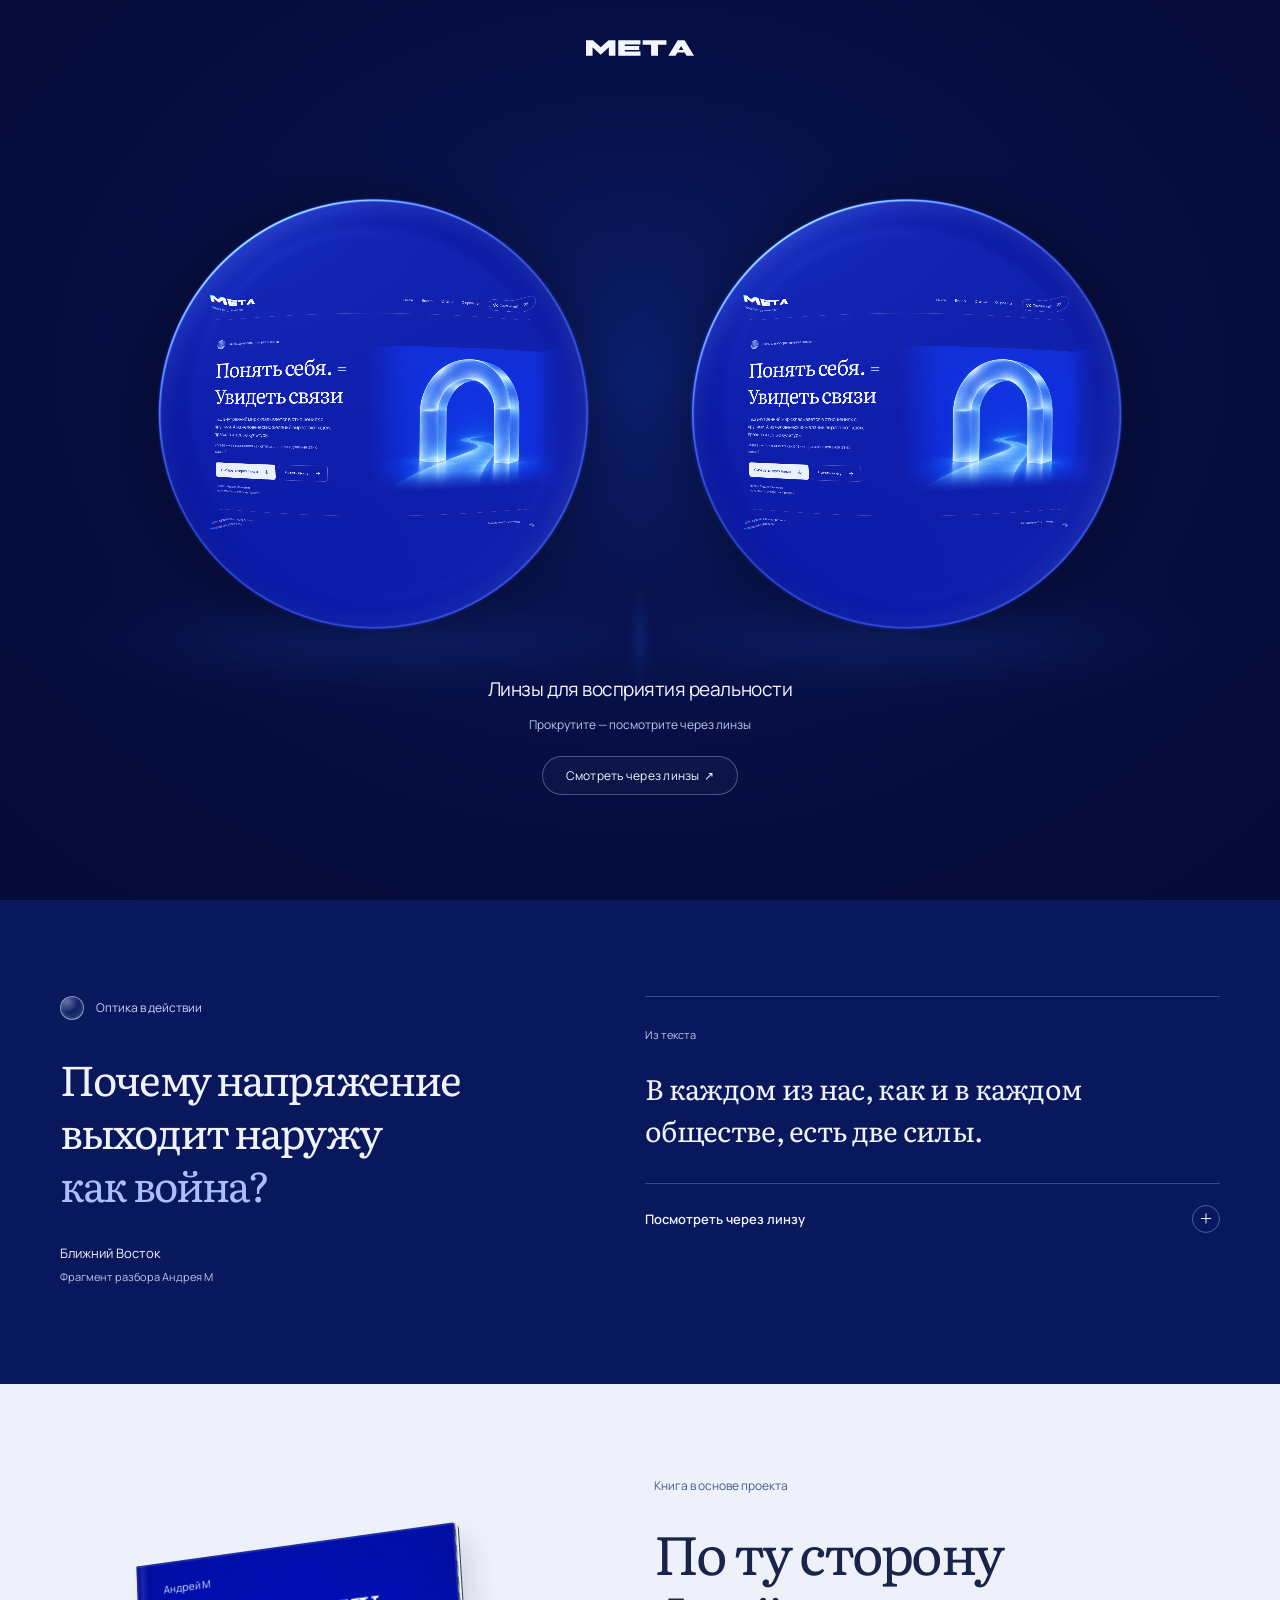
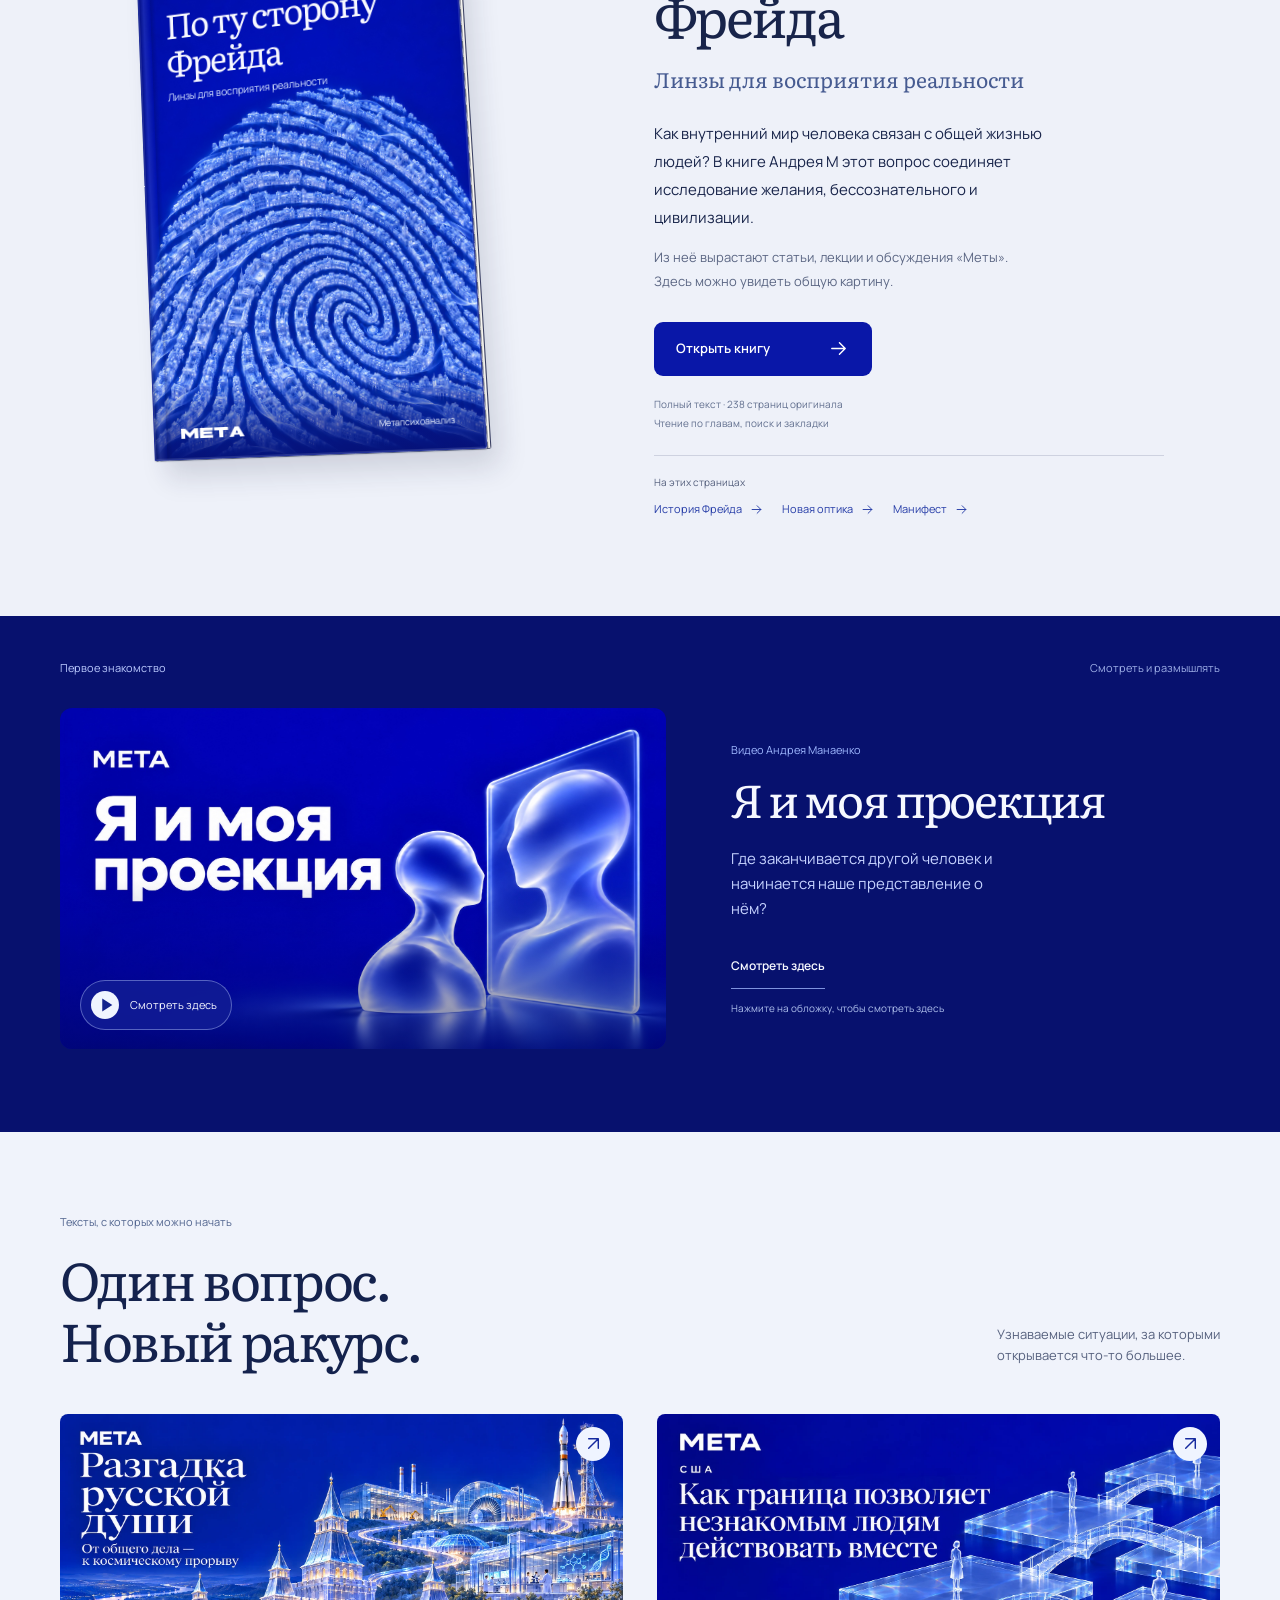
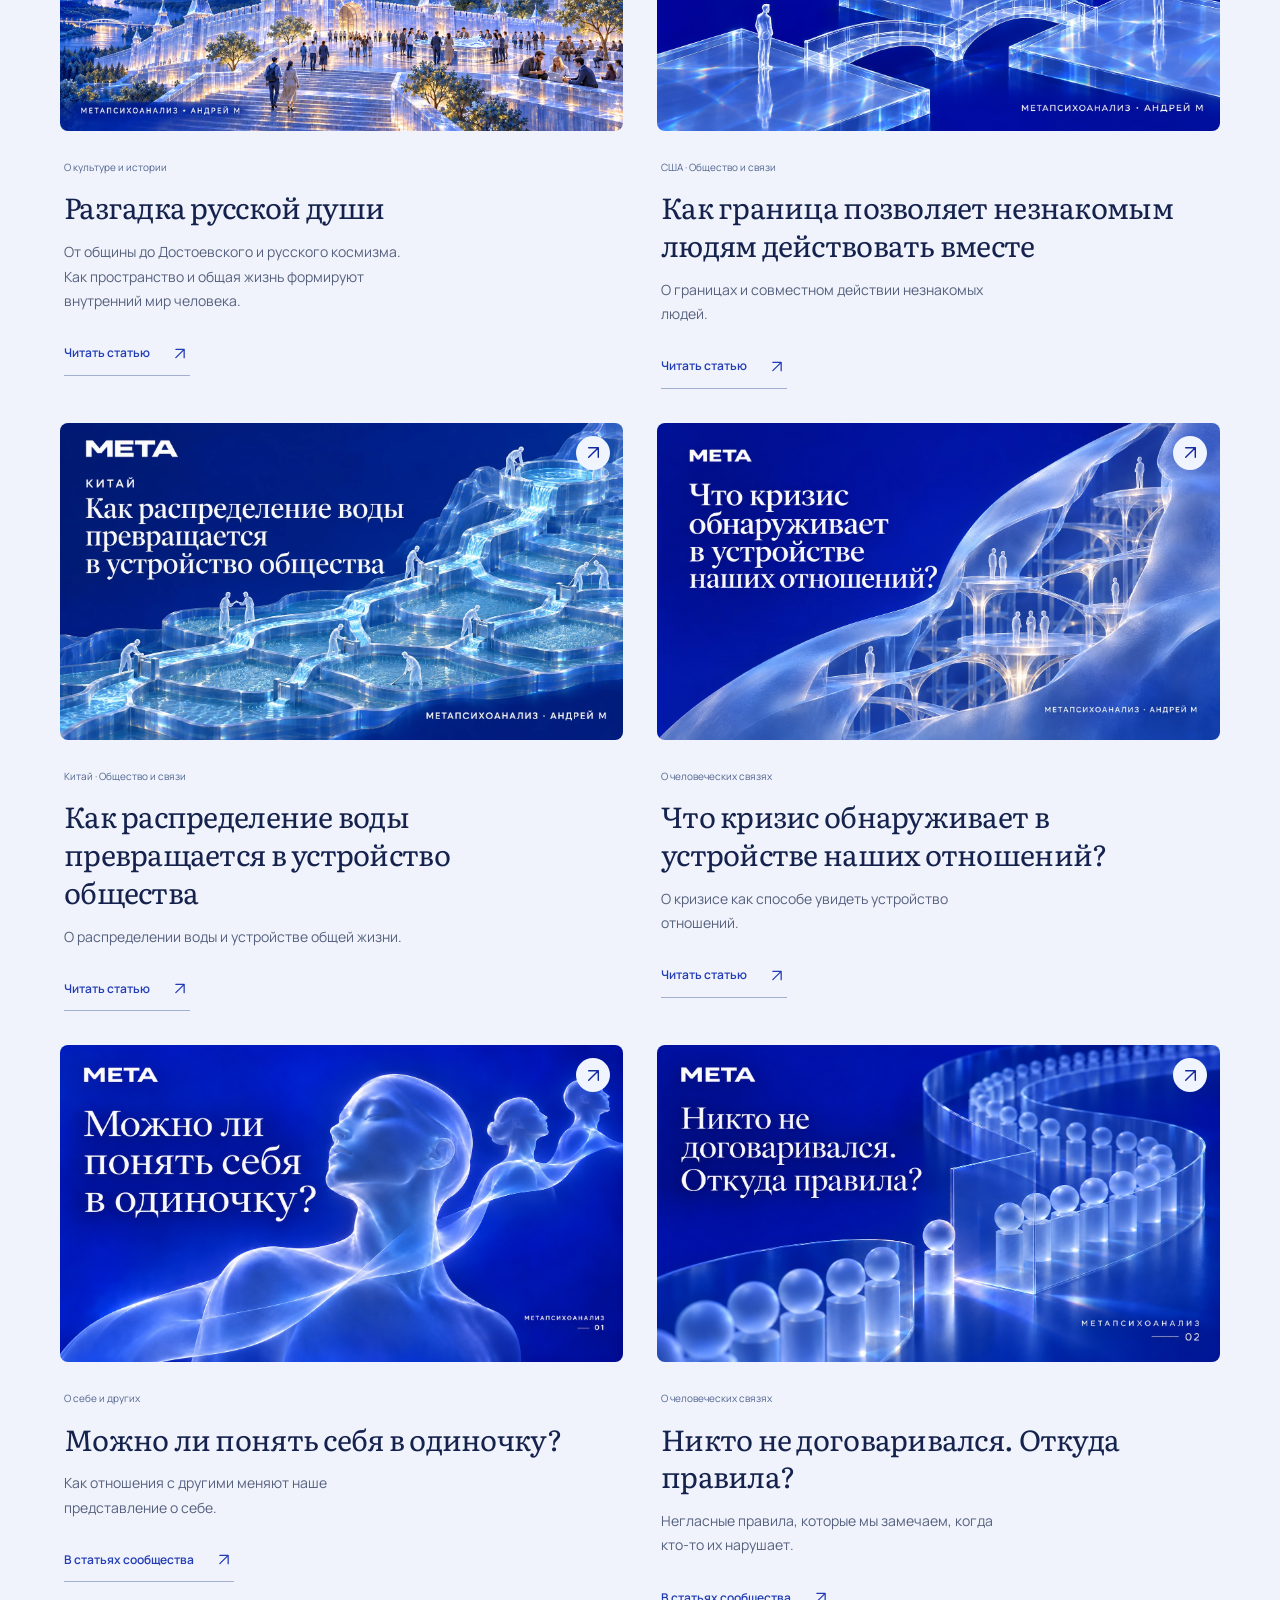
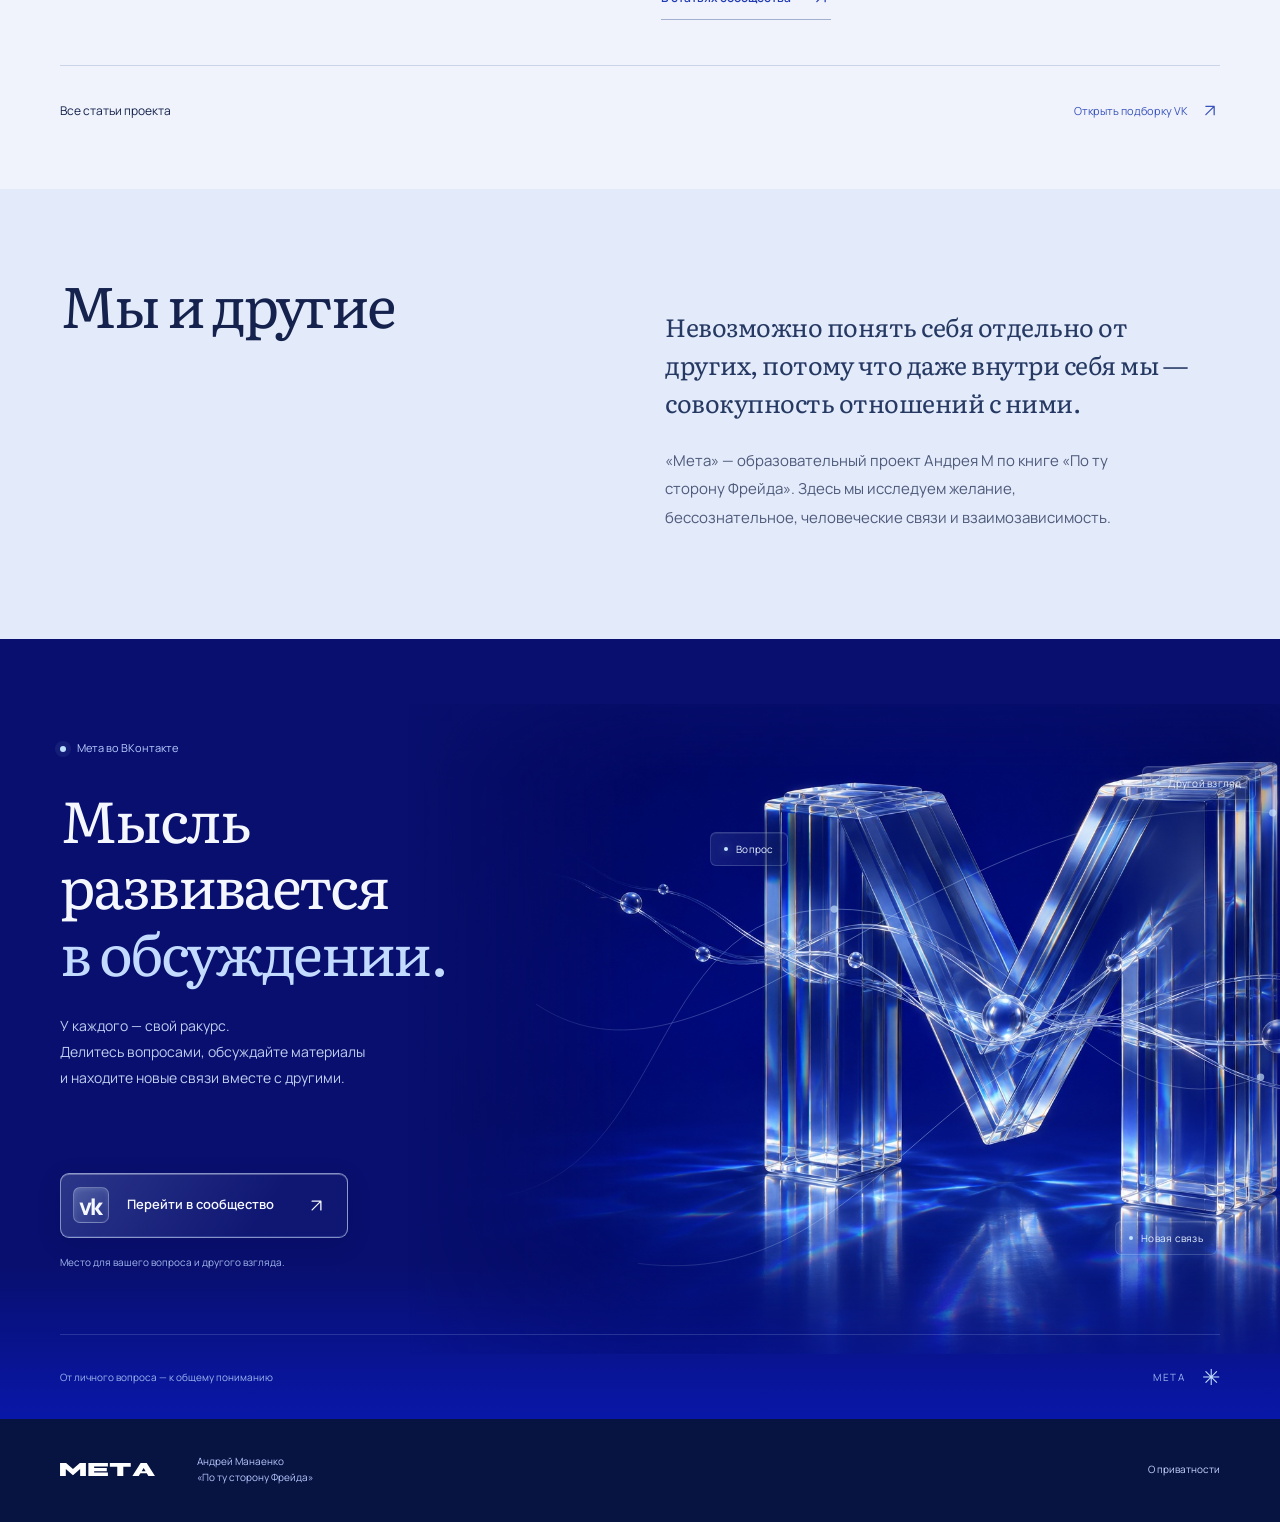
==== commit c18dae69: "Update hero headline order on site and mini app" ====
--- a/index.html
+++ b/index.html
@@ -39,7 +39,7 @@
         });
       })();
     </script>
-    <script type="module" crossorigin src="./assets/index-C-mcLQRm.js"></script>
+    <script type="module" crossorigin src="./assets/index-DkXlCRZv.js"></script>
     <link rel="stylesheet" crossorigin href="./assets/index-cf37MB7x.css">
   </head>
   <body>
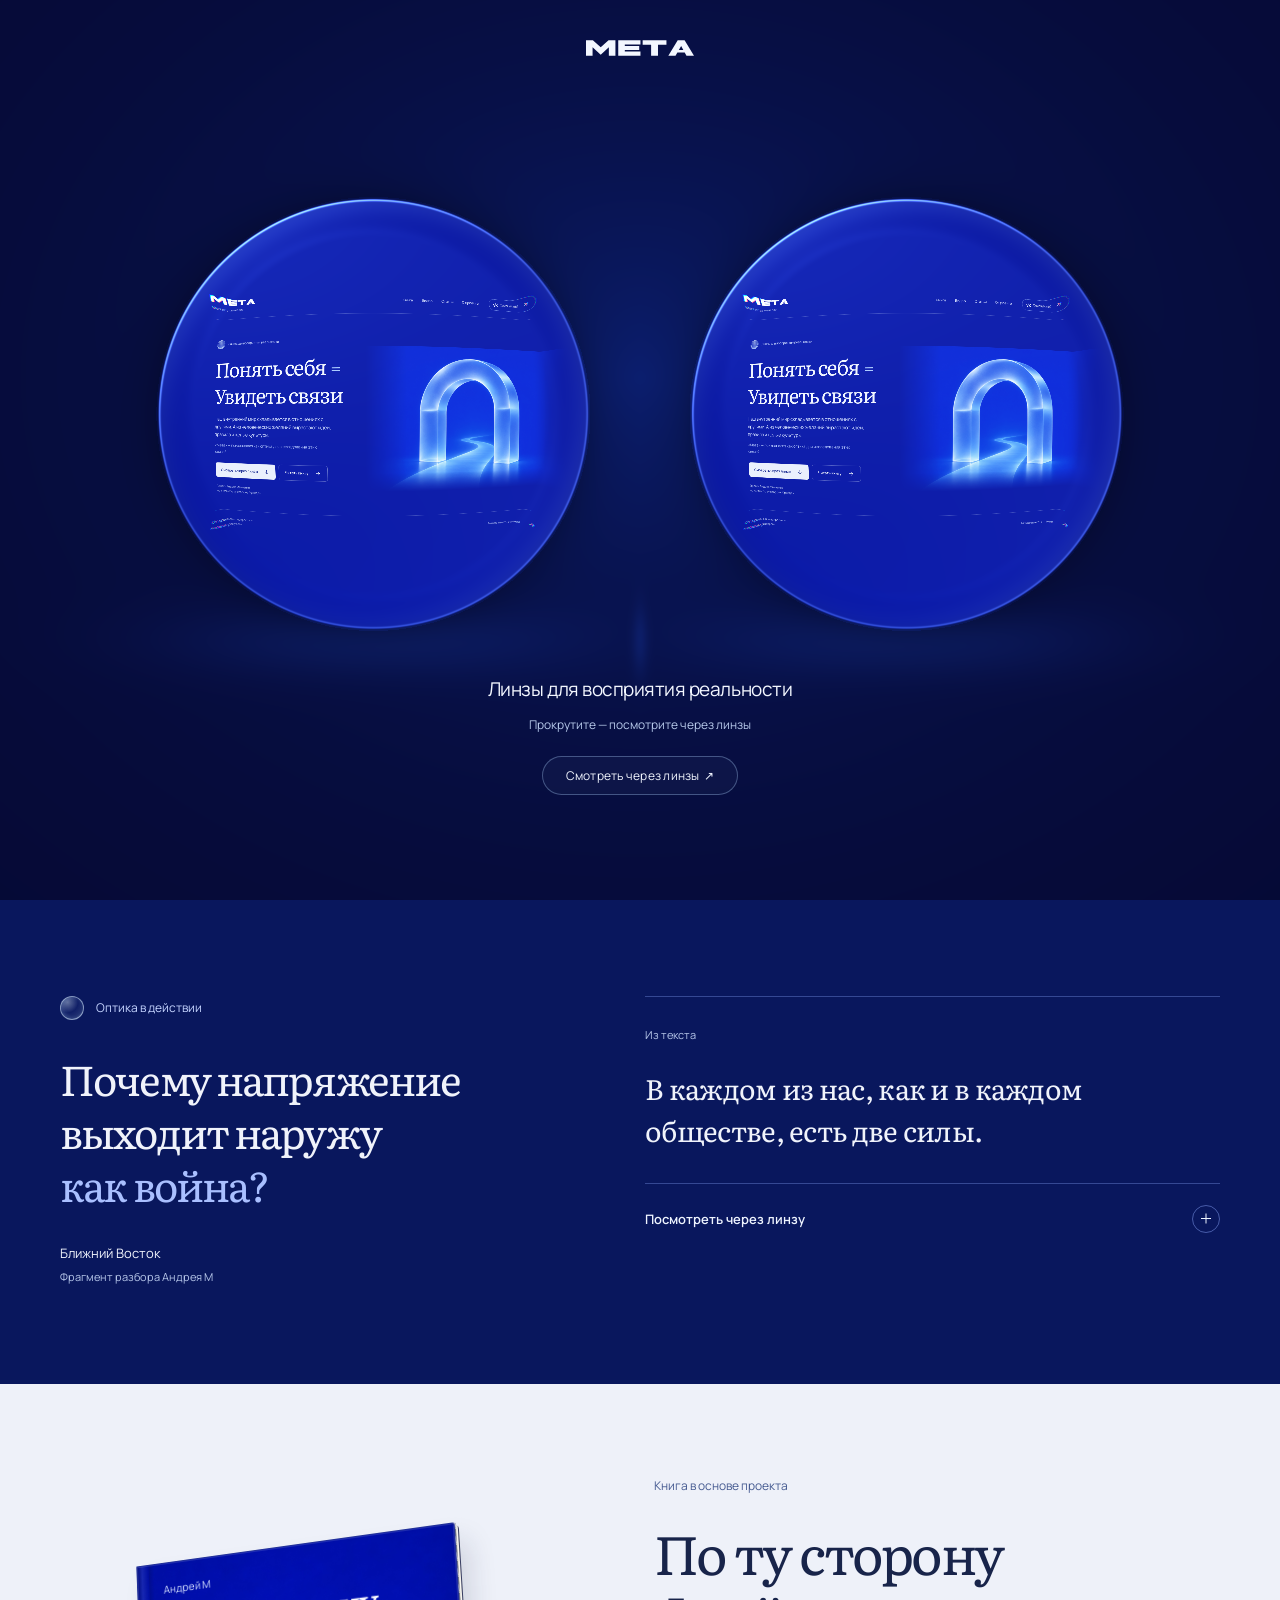
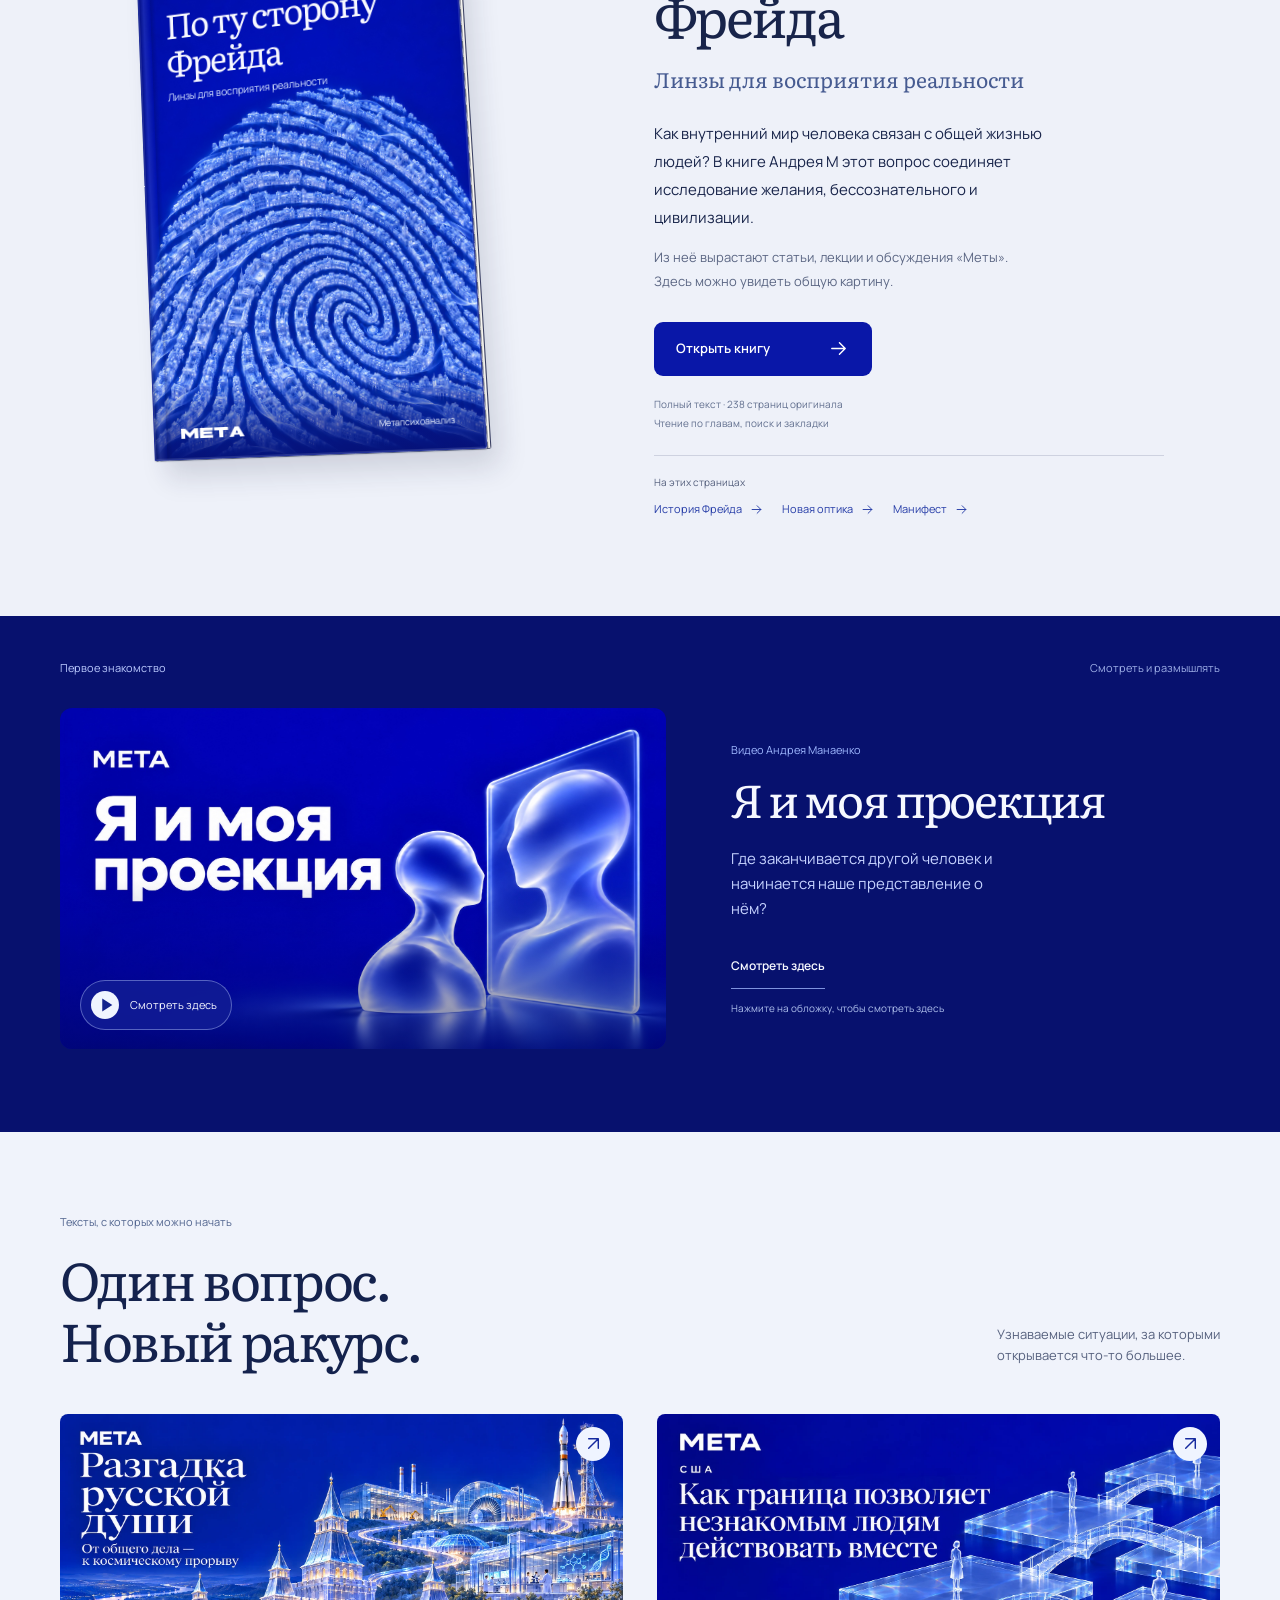
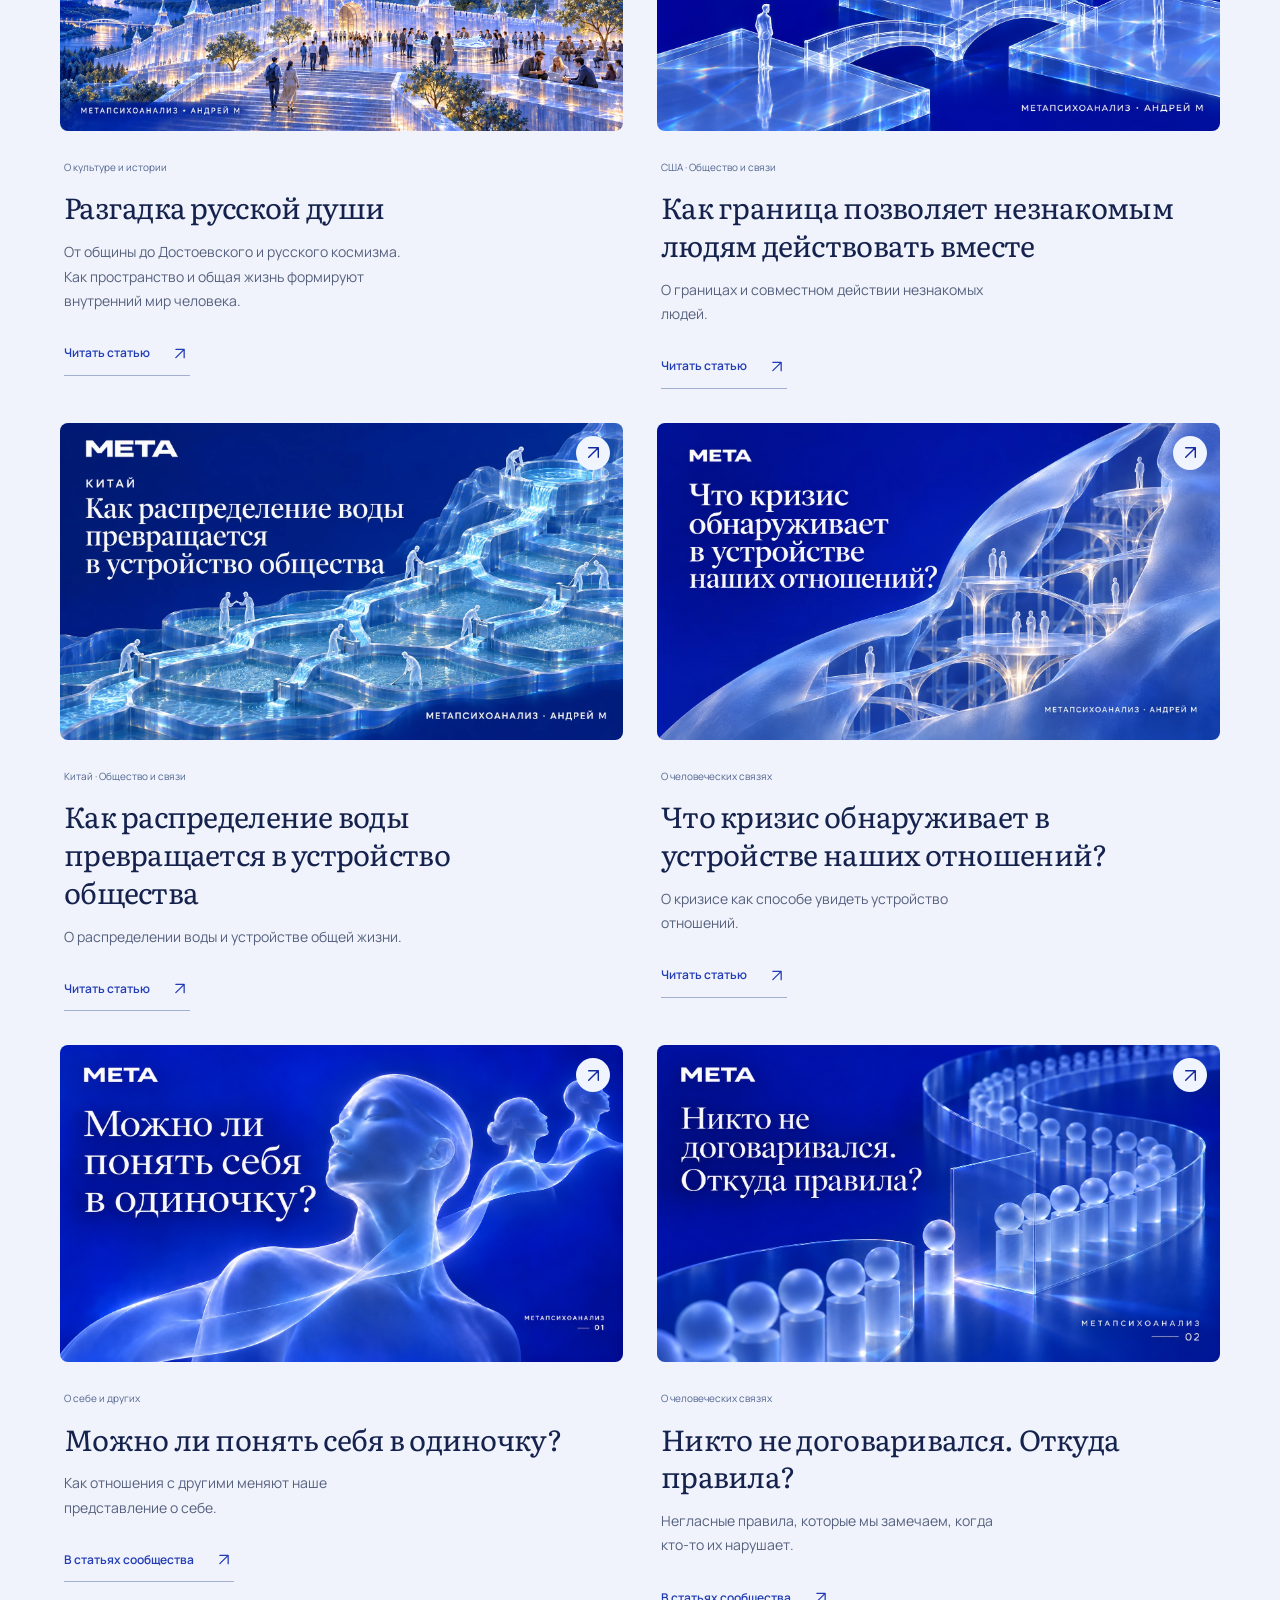
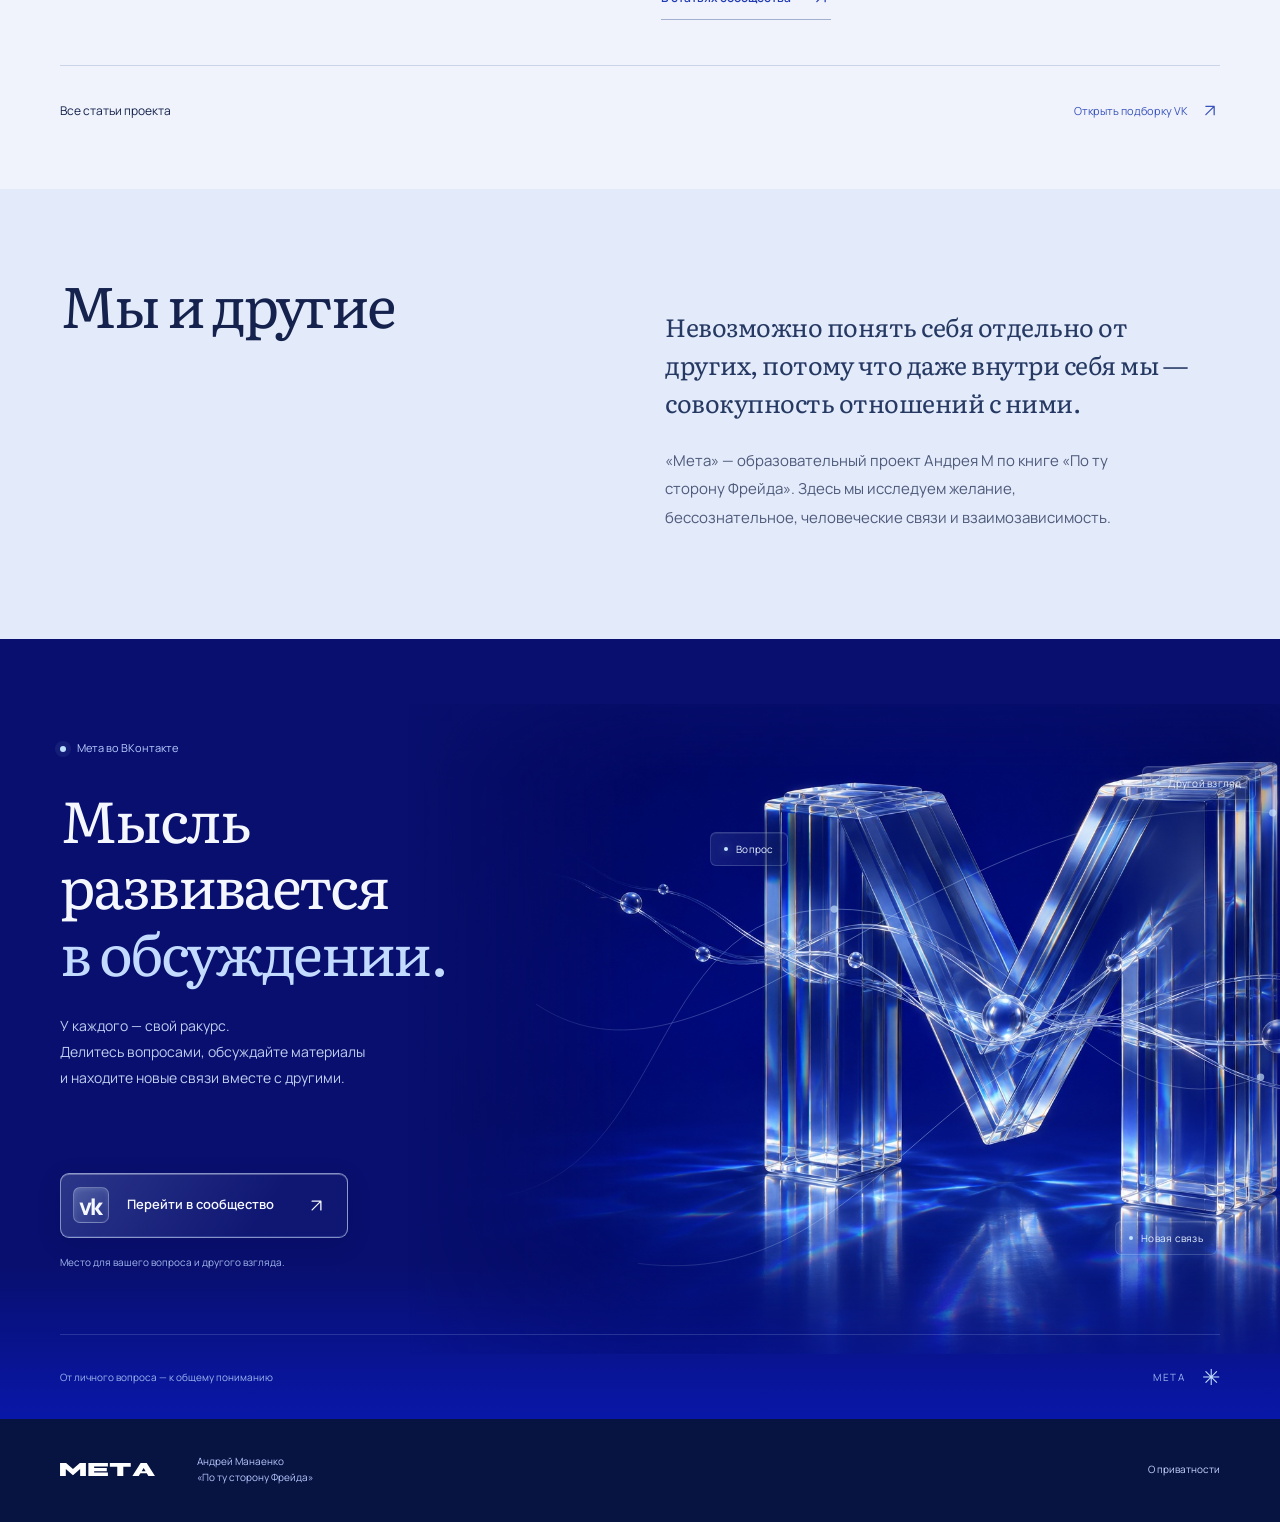
==== commit a276cc1f: "Remove period from hero headline" ====
--- a/index.html
+++ b/index.html
@@ -39,7 +39,7 @@
         });
       })();
     </script>
-    <script type="module" crossorigin src="./assets/index-DkXlCRZv.js"></script>
+    <script type="module" crossorigin src="./assets/index-C3JVWbD7.js"></script>
     <link rel="stylesheet" crossorigin href="./assets/index-cf37MB7x.css">
   </head>
   <body>
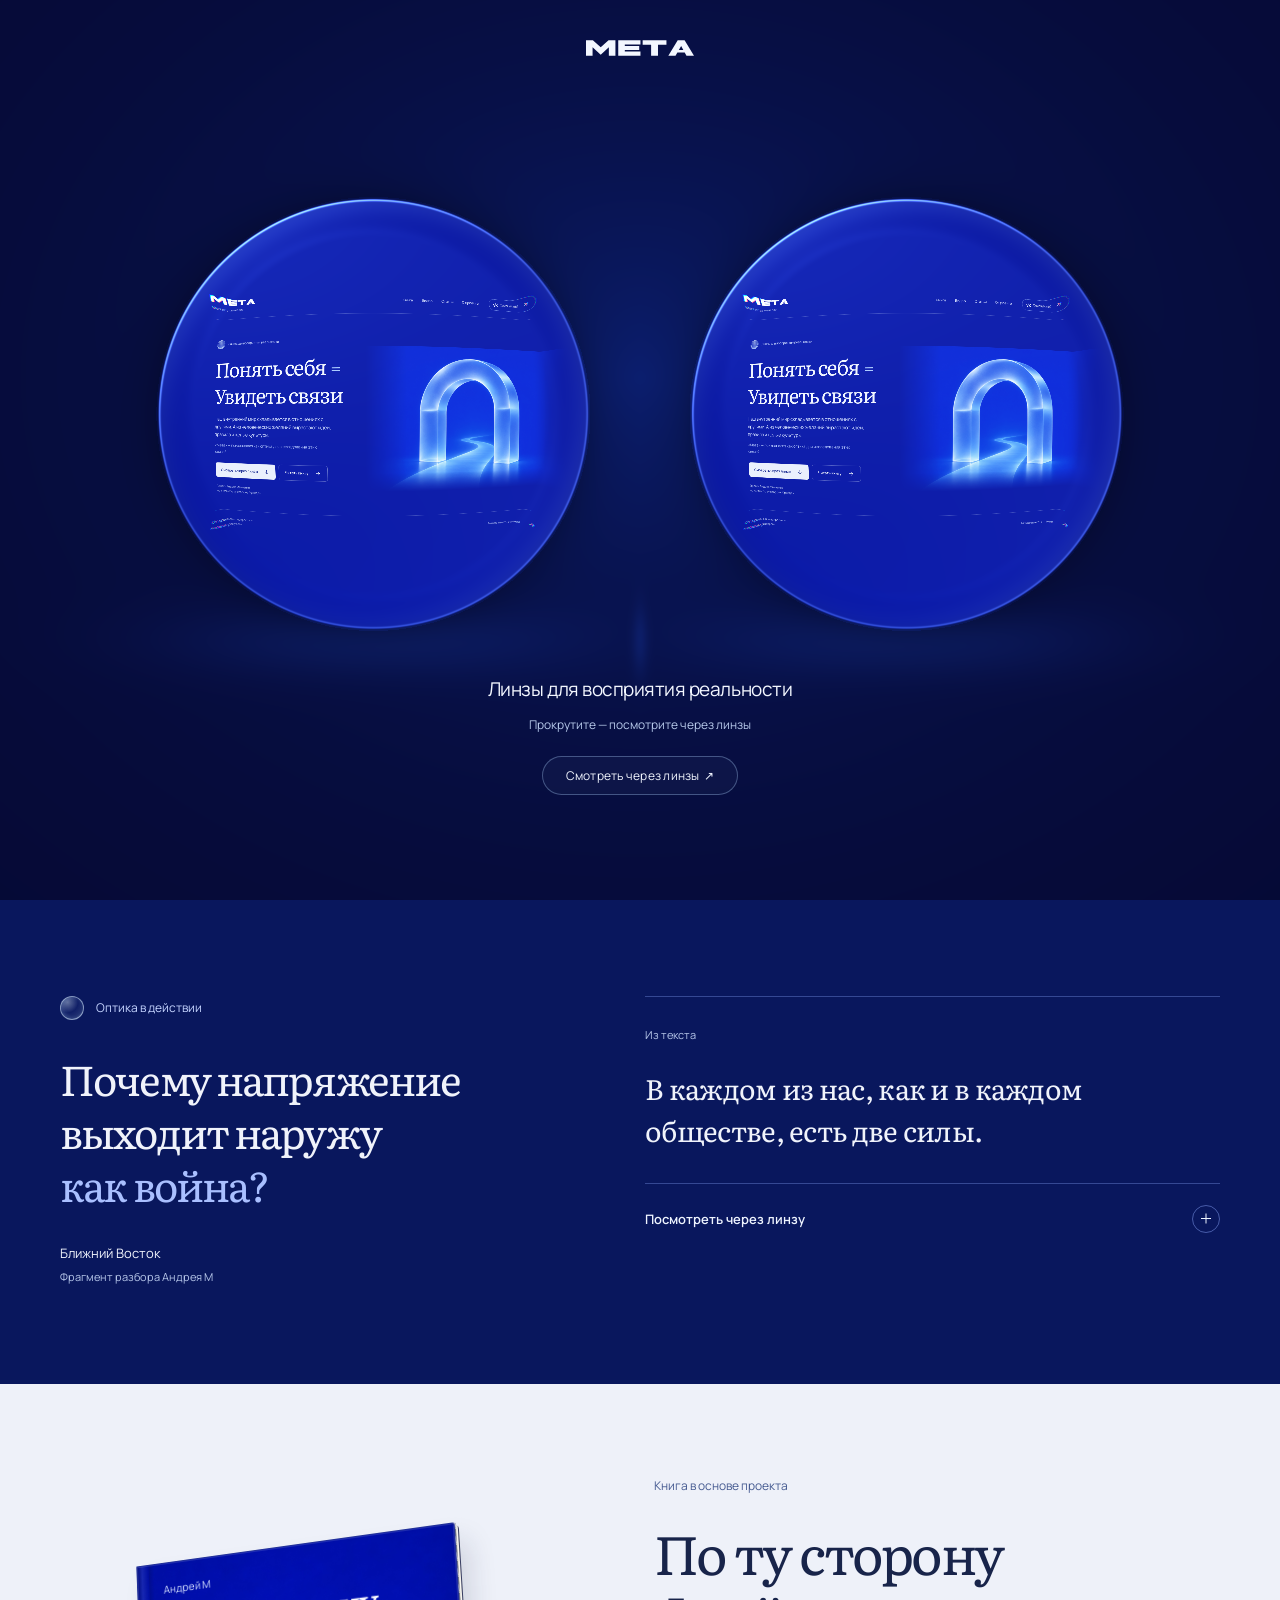
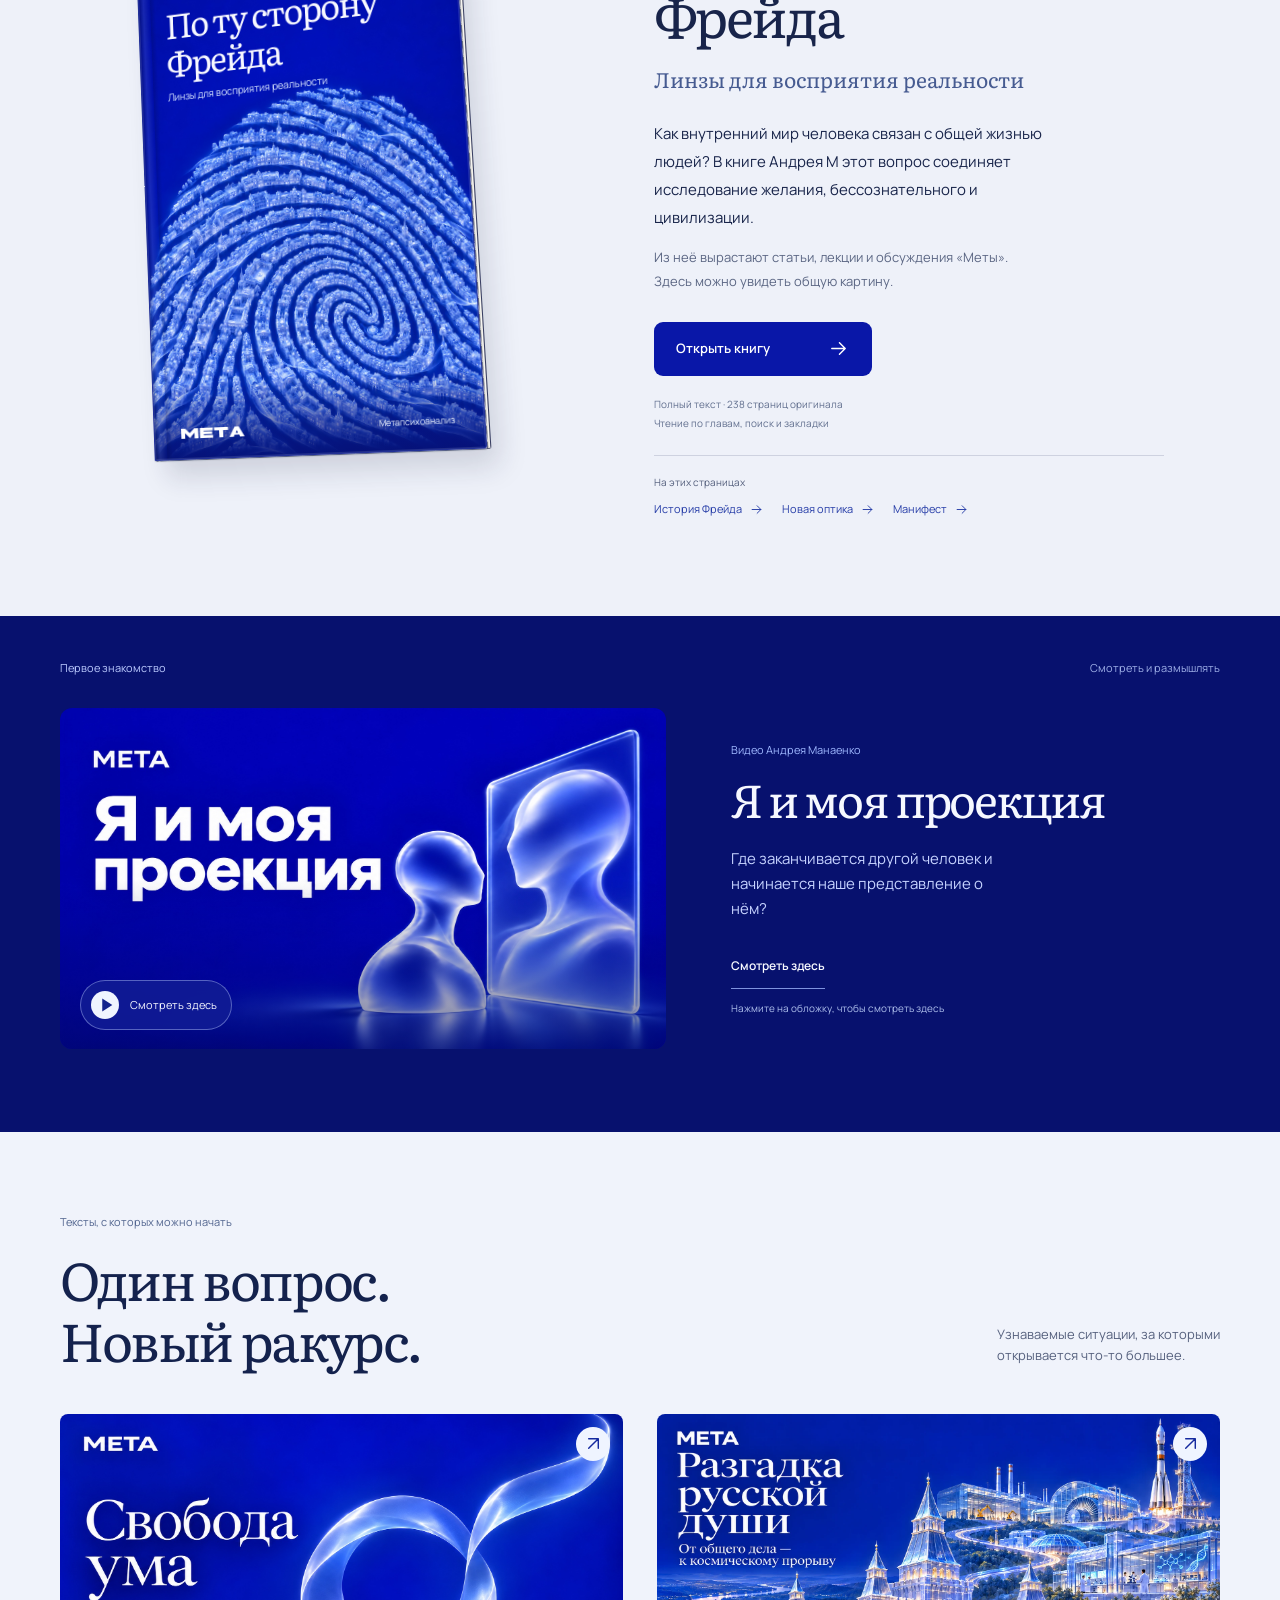
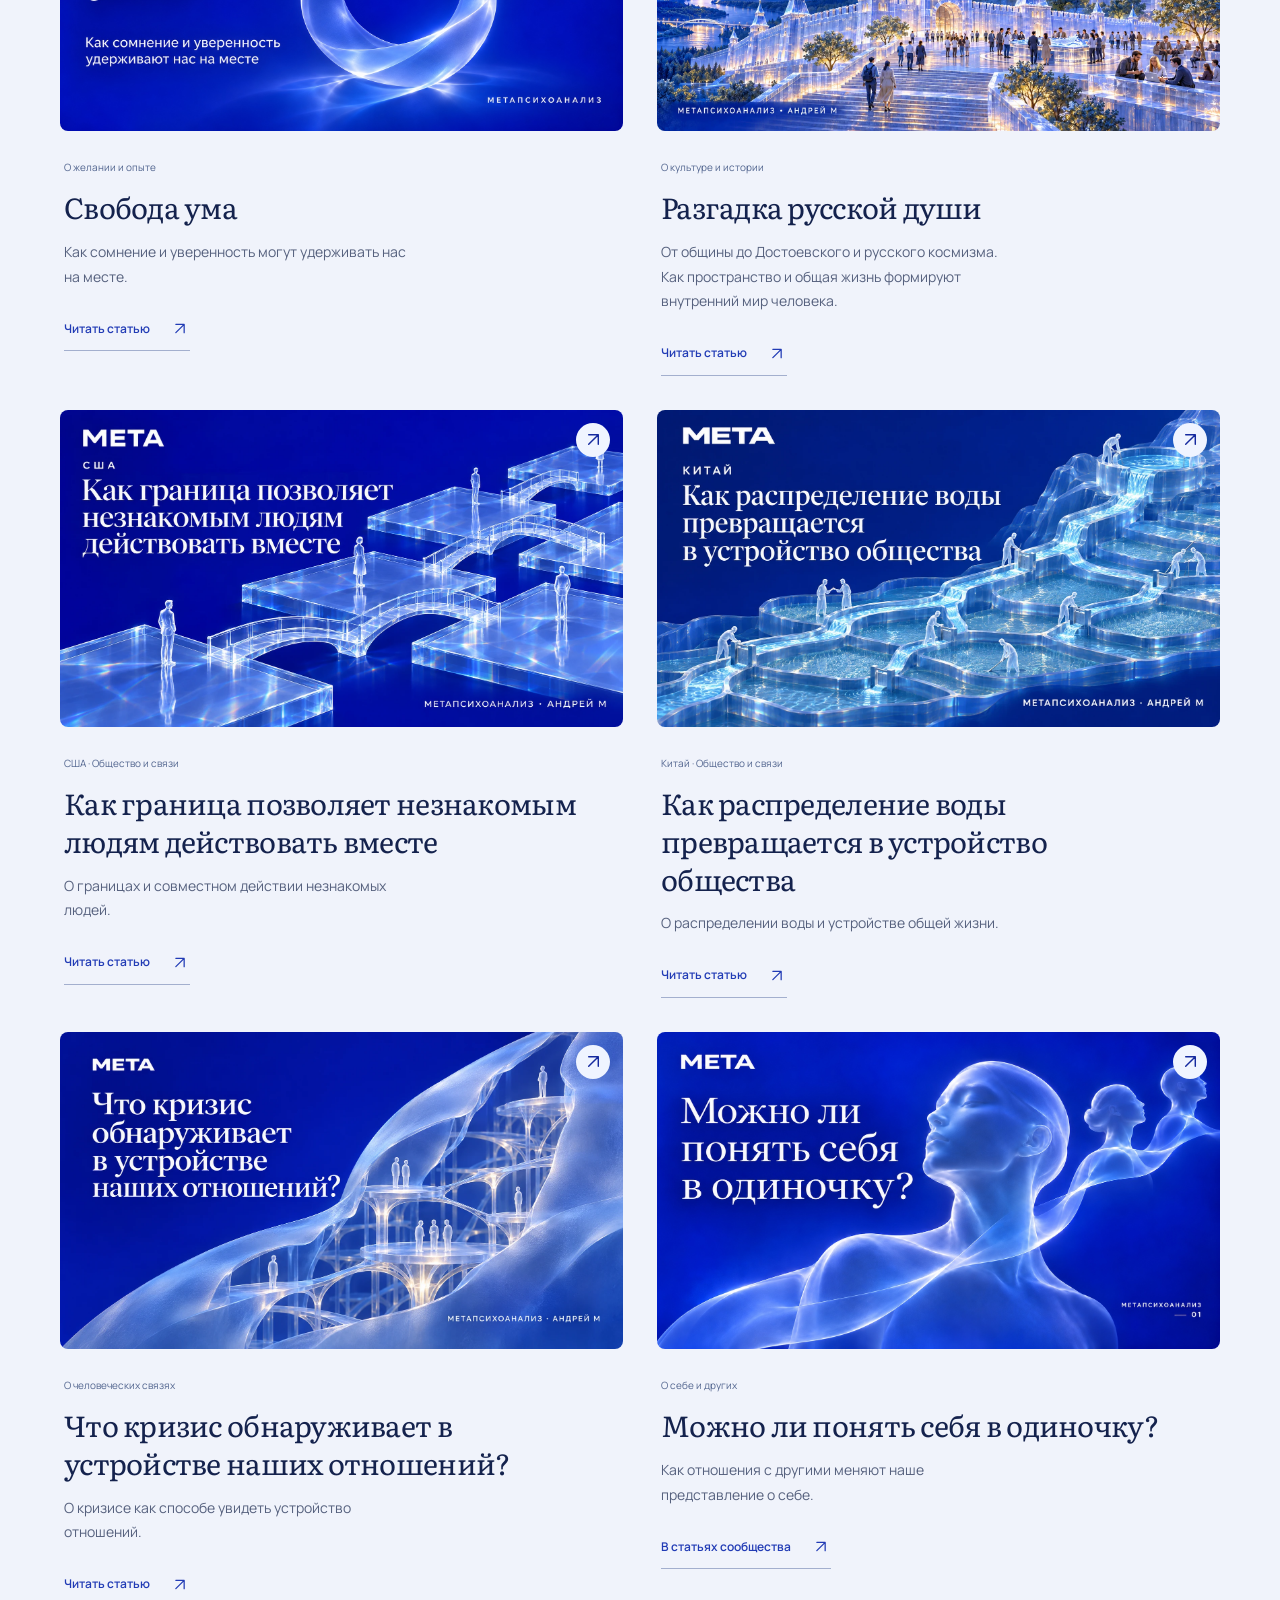
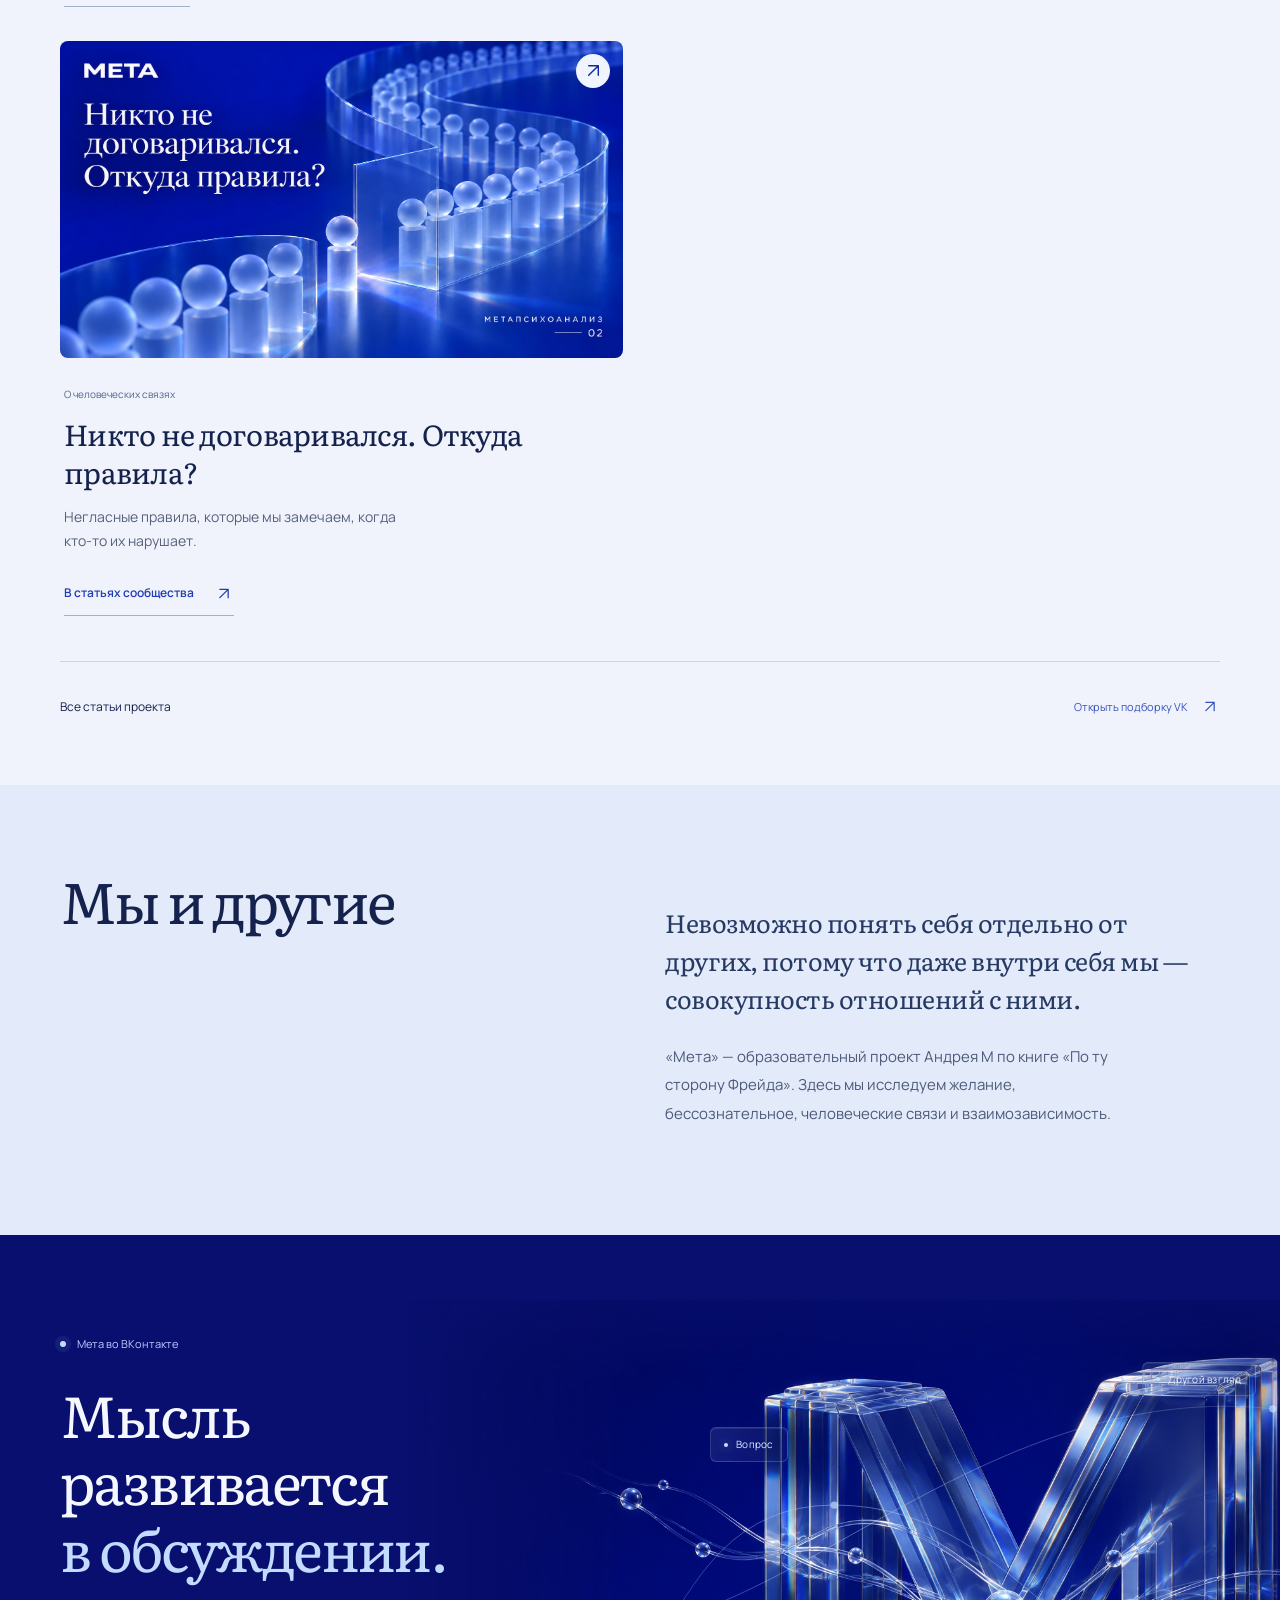
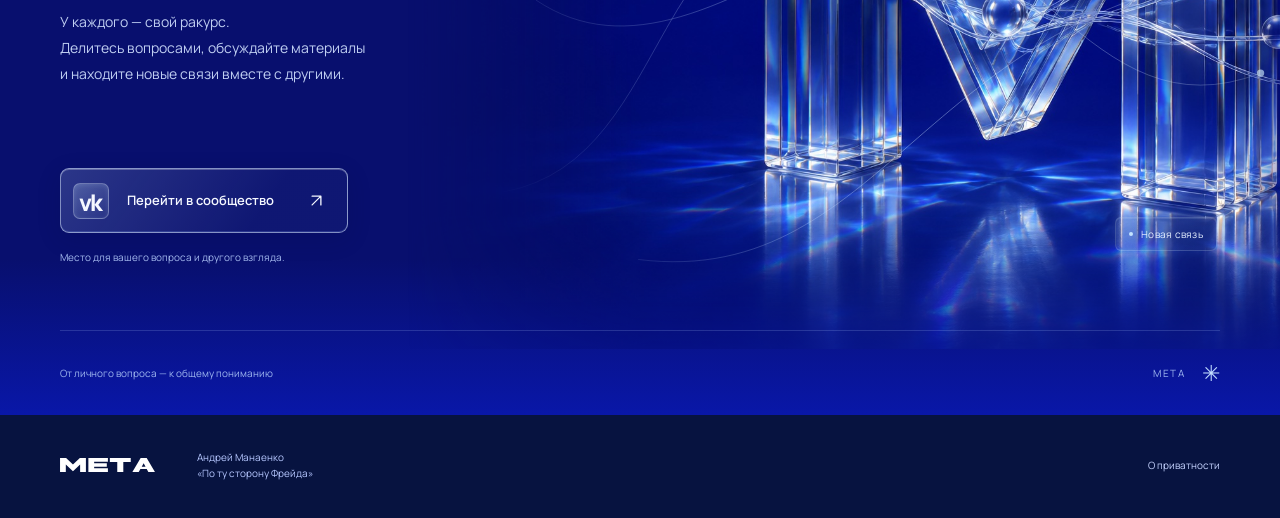
==== commit ab6ee676: "Publish Freedom of Mind article on site and mini app" ====
--- a/index.html
+++ b/index.html
@@ -39,7 +39,7 @@
         });
       })();
     </script>
-    <script type="module" crossorigin src="./assets/index-C3JVWbD7.js"></script>
+    <script type="module" crossorigin src="./assets/index-DjBlUaQ_.js"></script>
     <link rel="stylesheet" crossorigin href="./assets/index-cf37MB7x.css">
   </head>
   <body>
